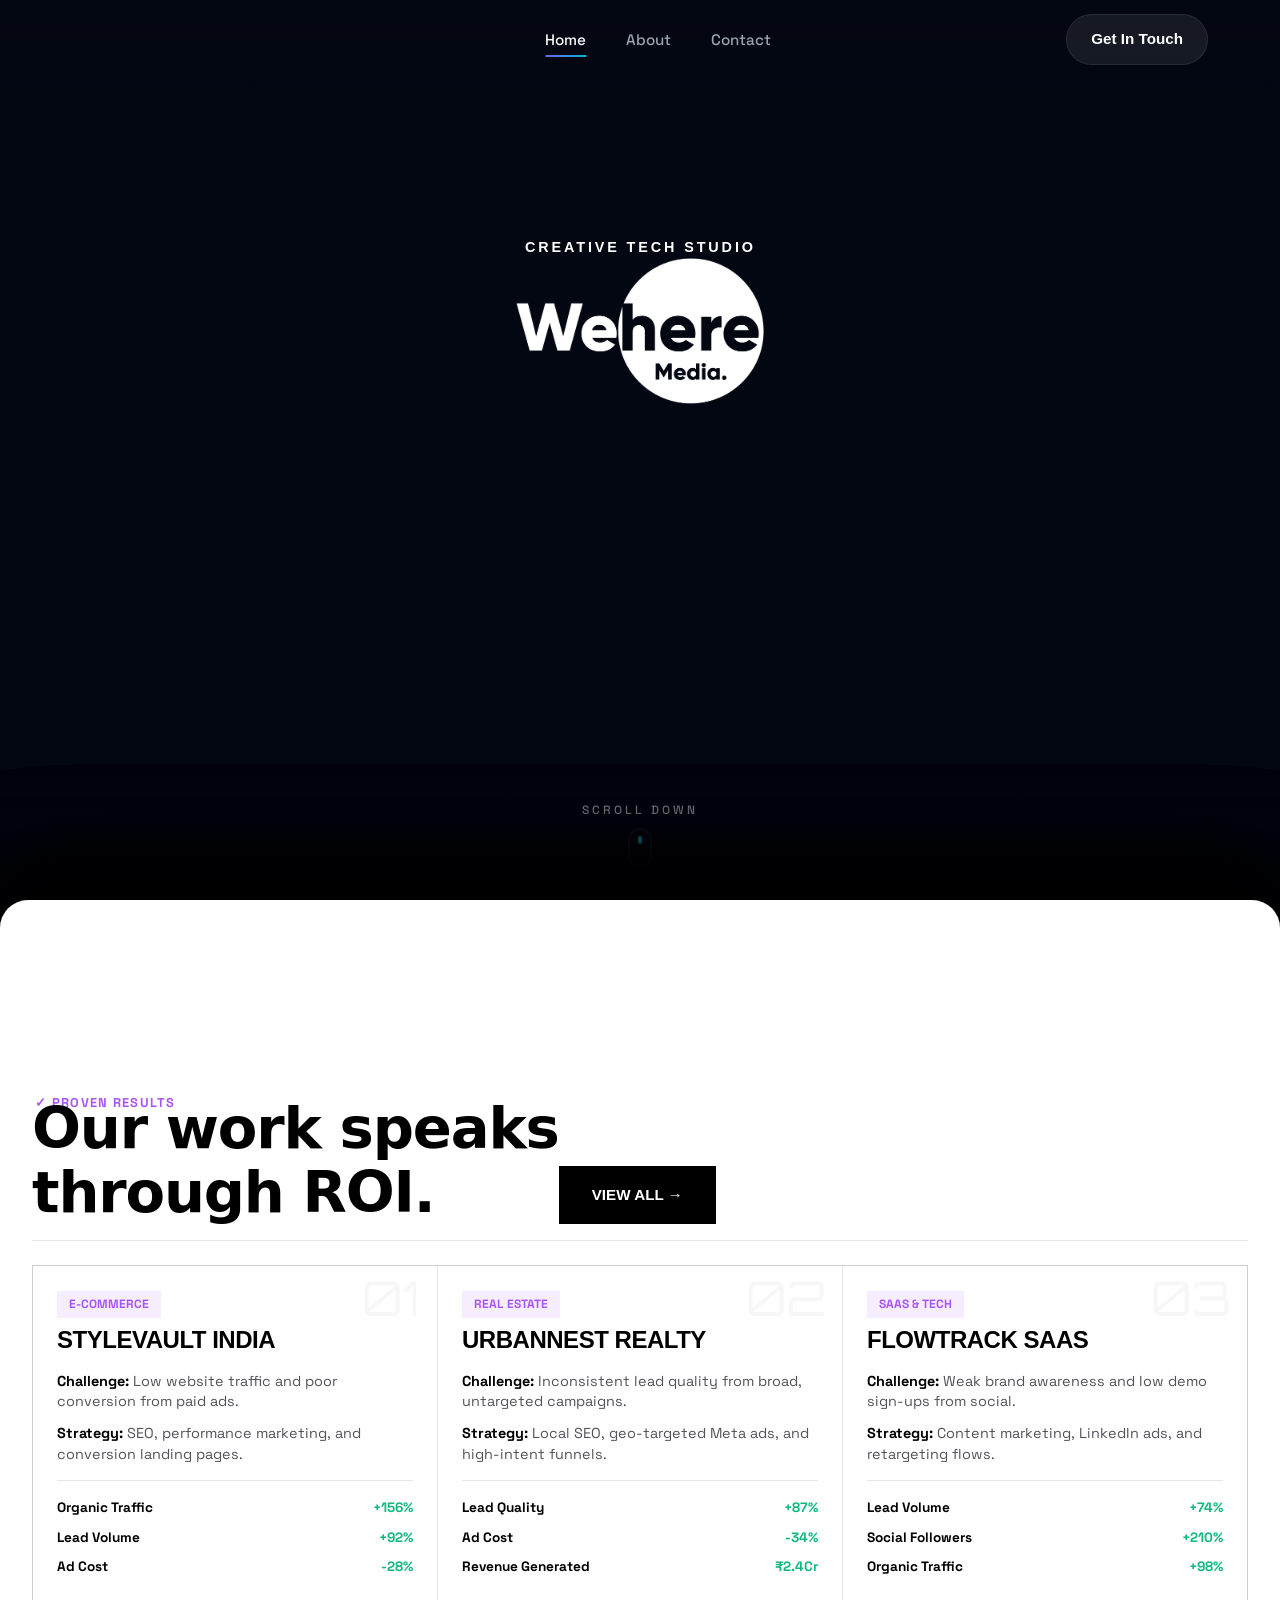
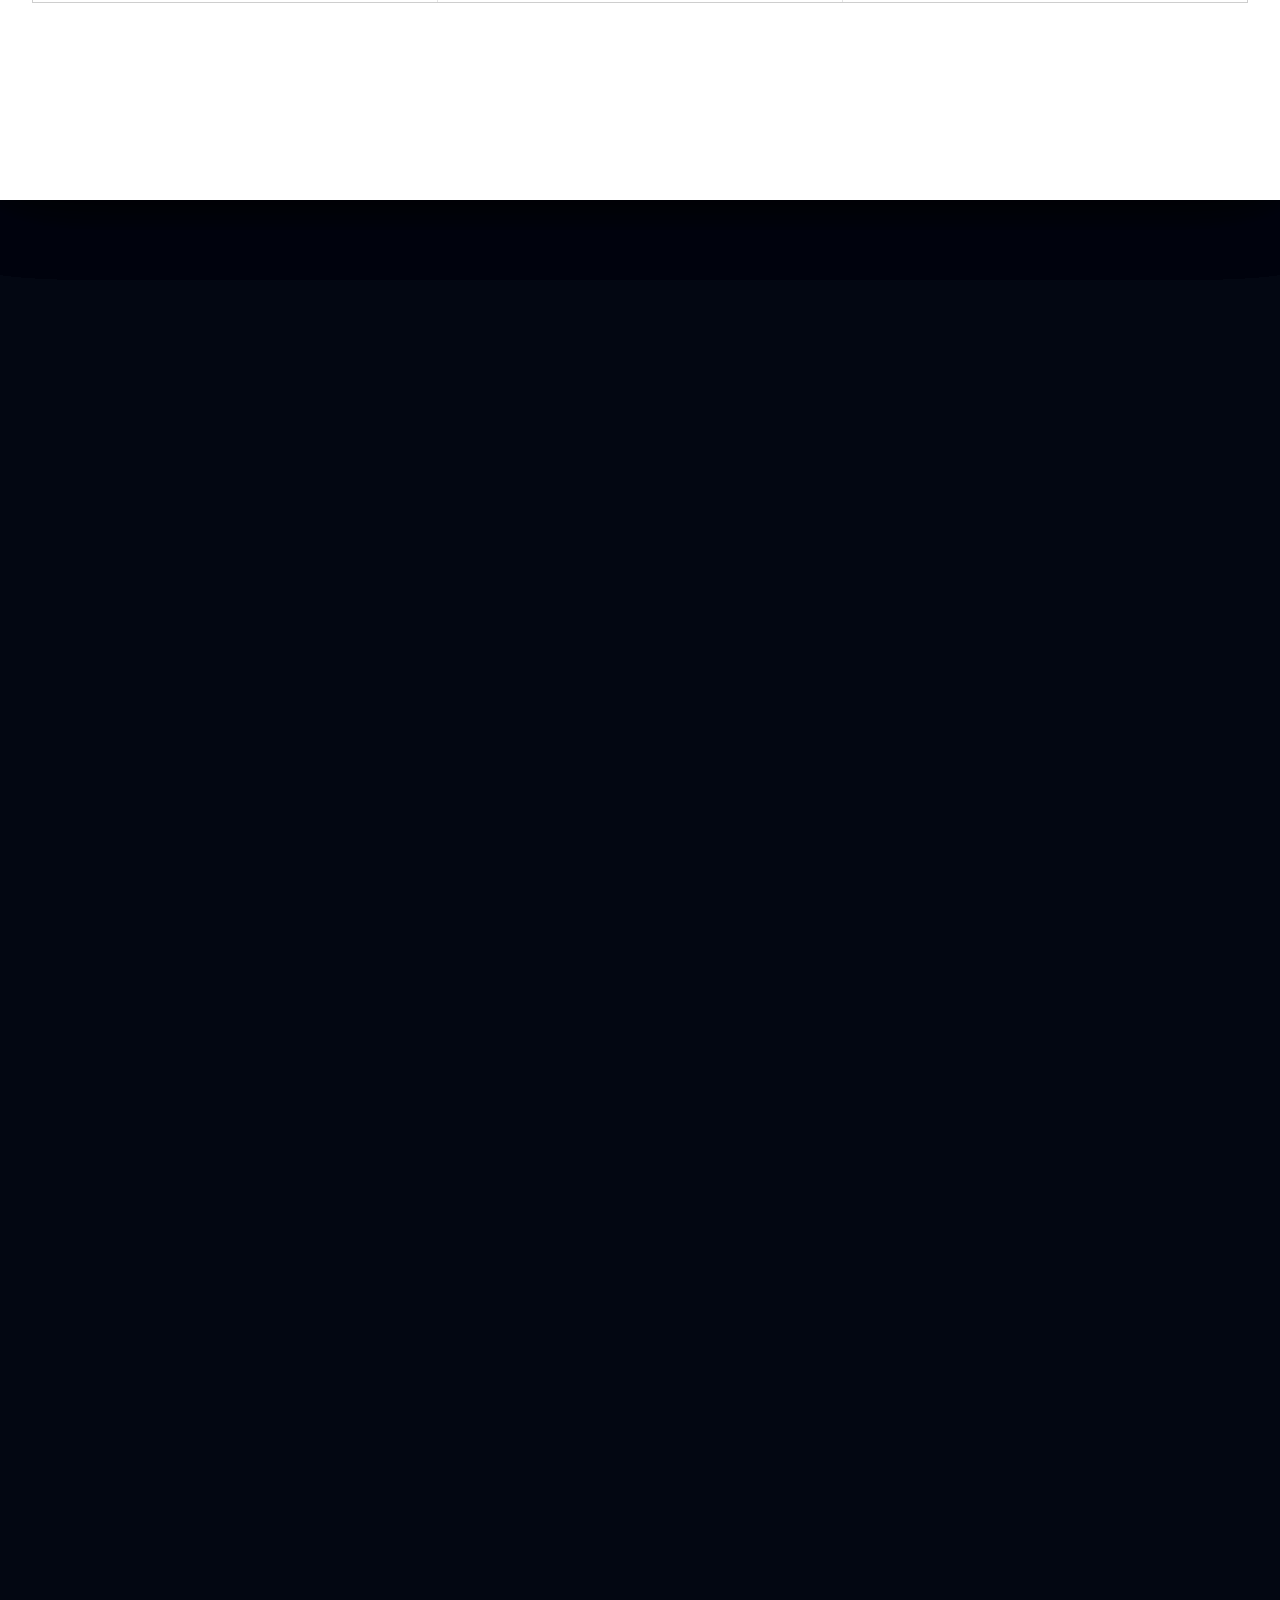
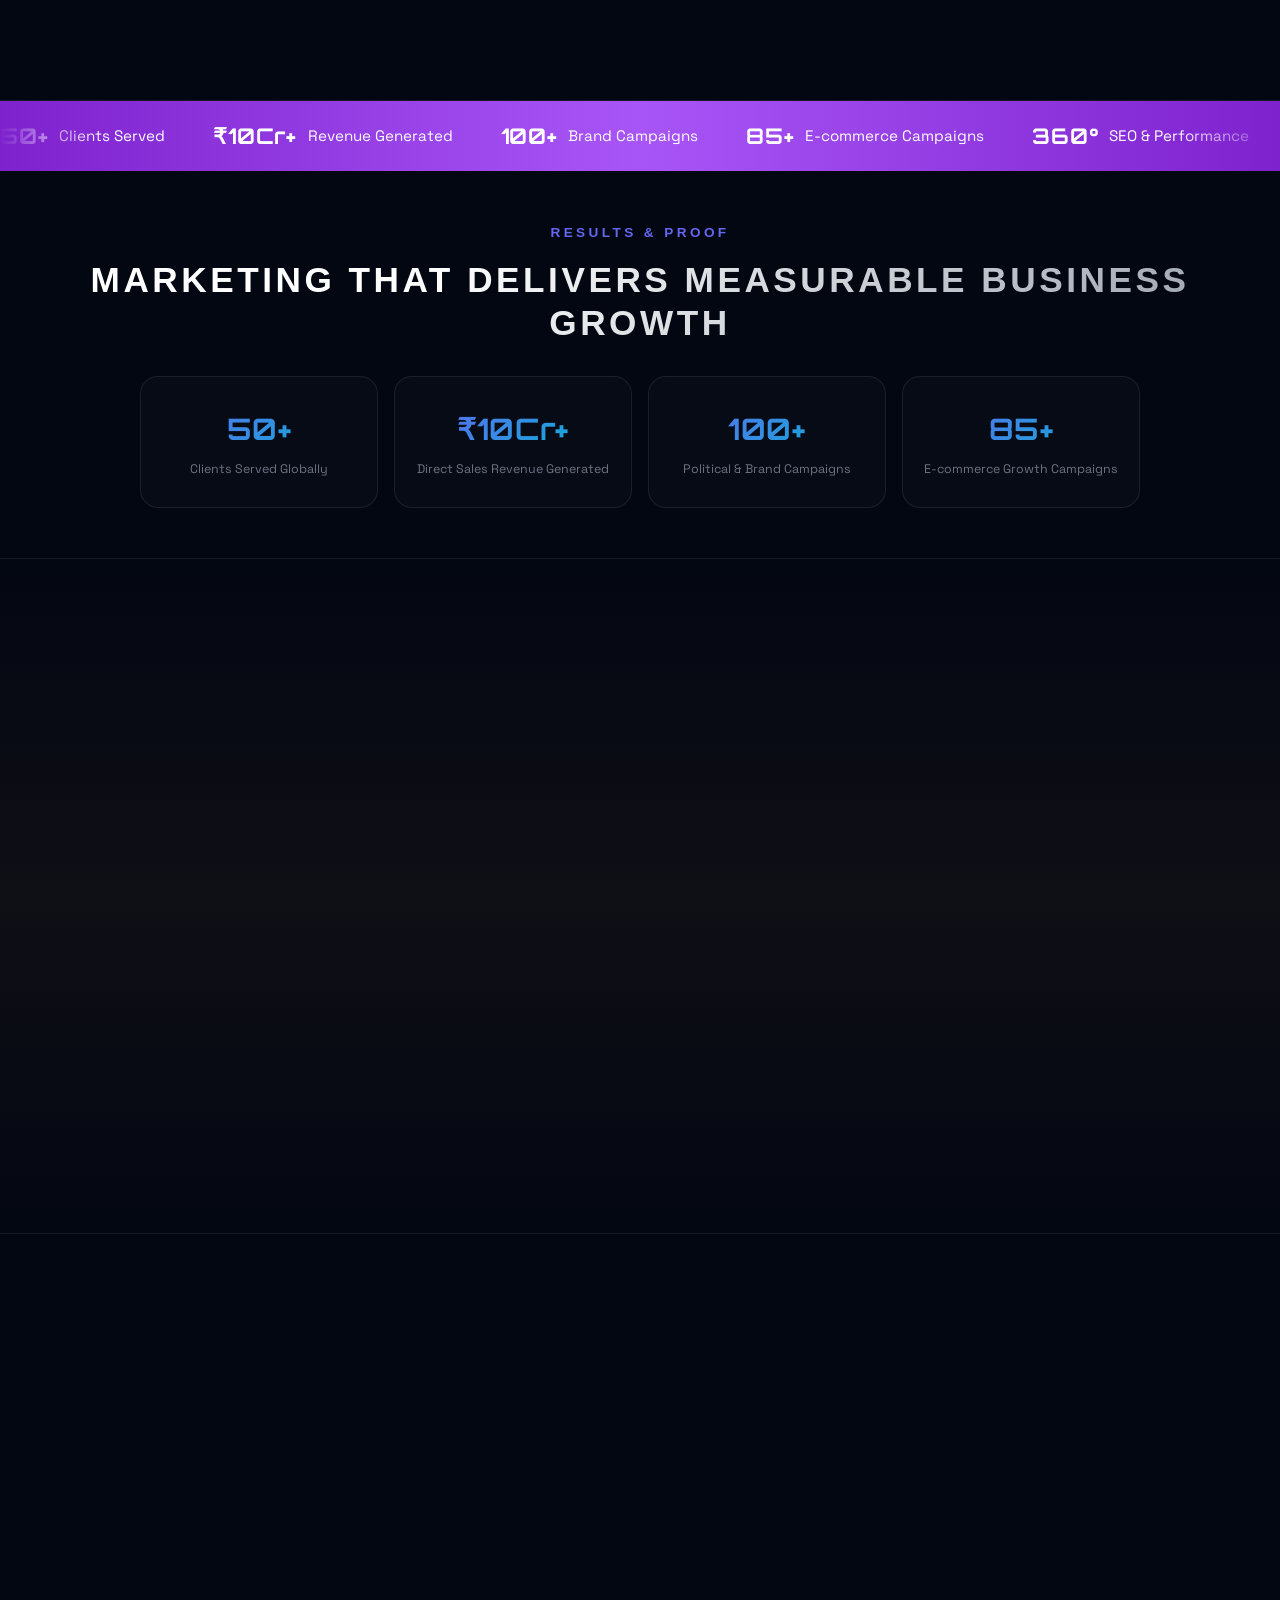
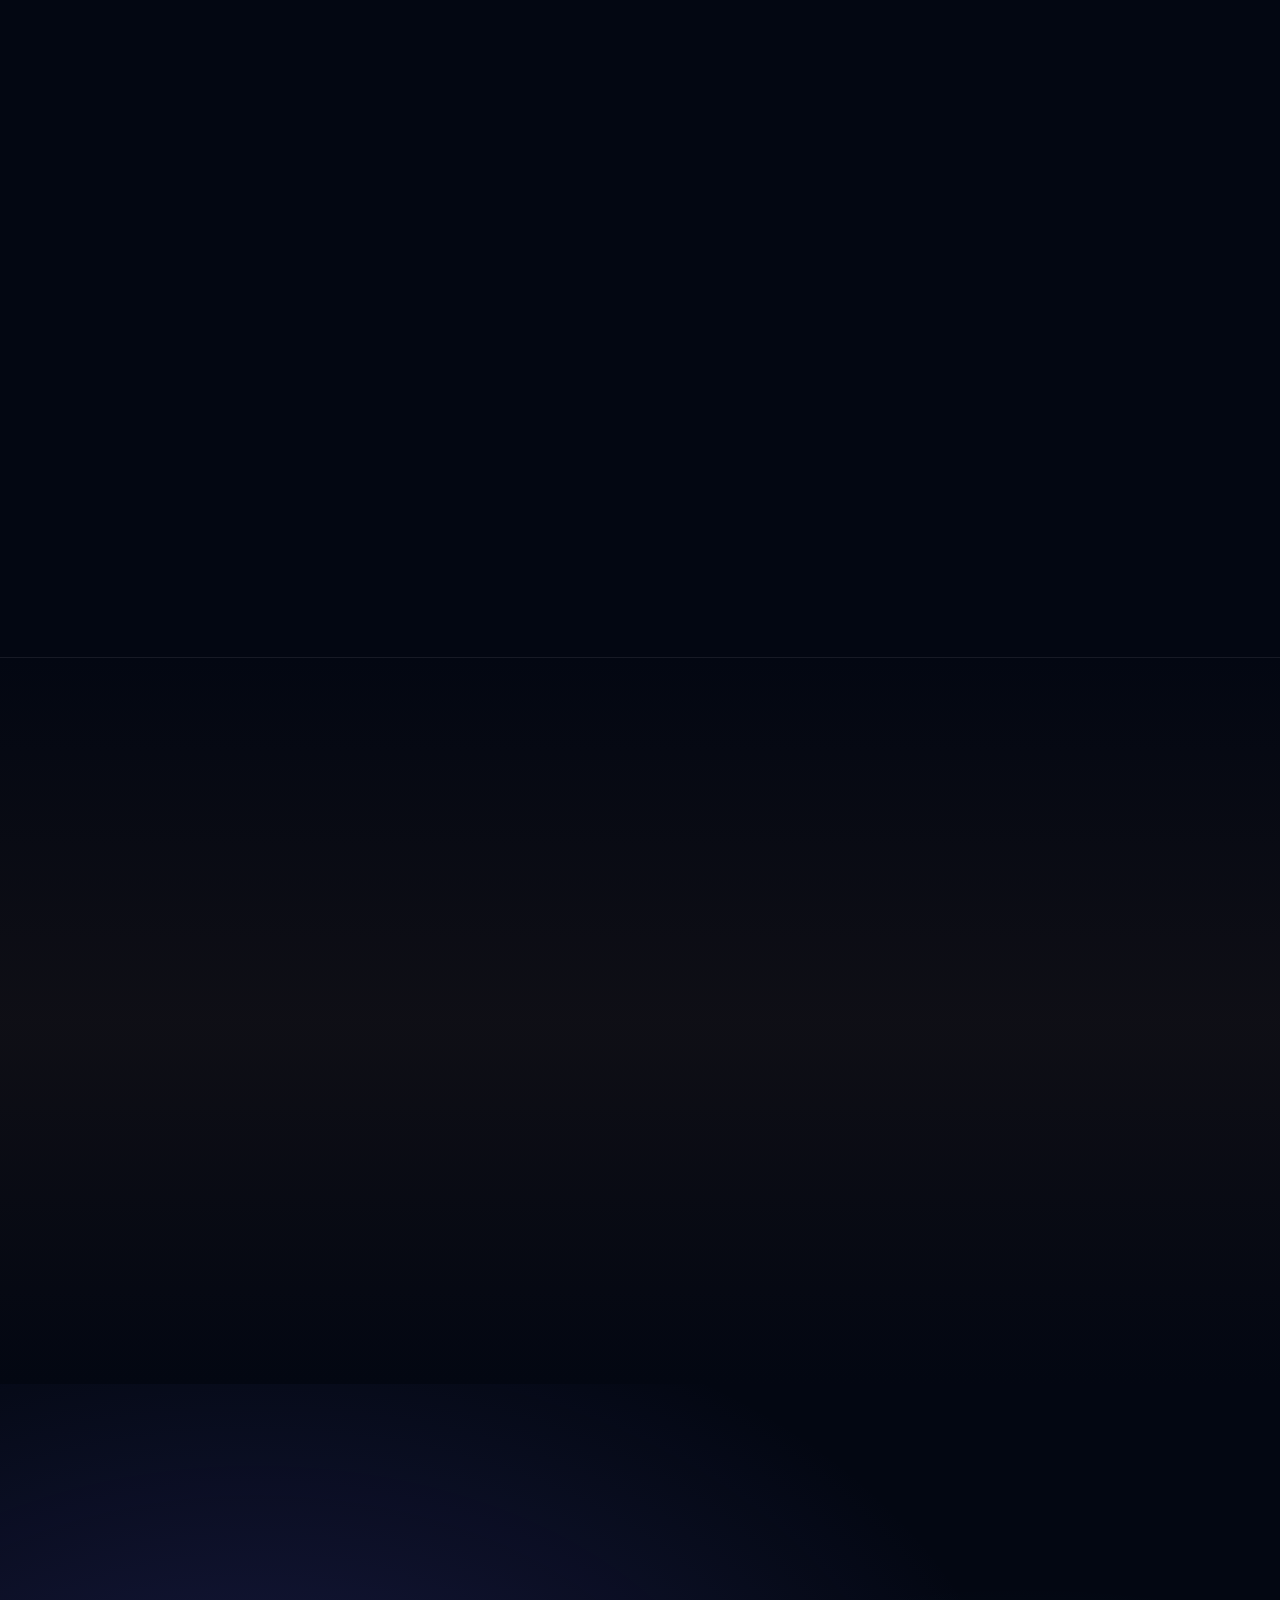
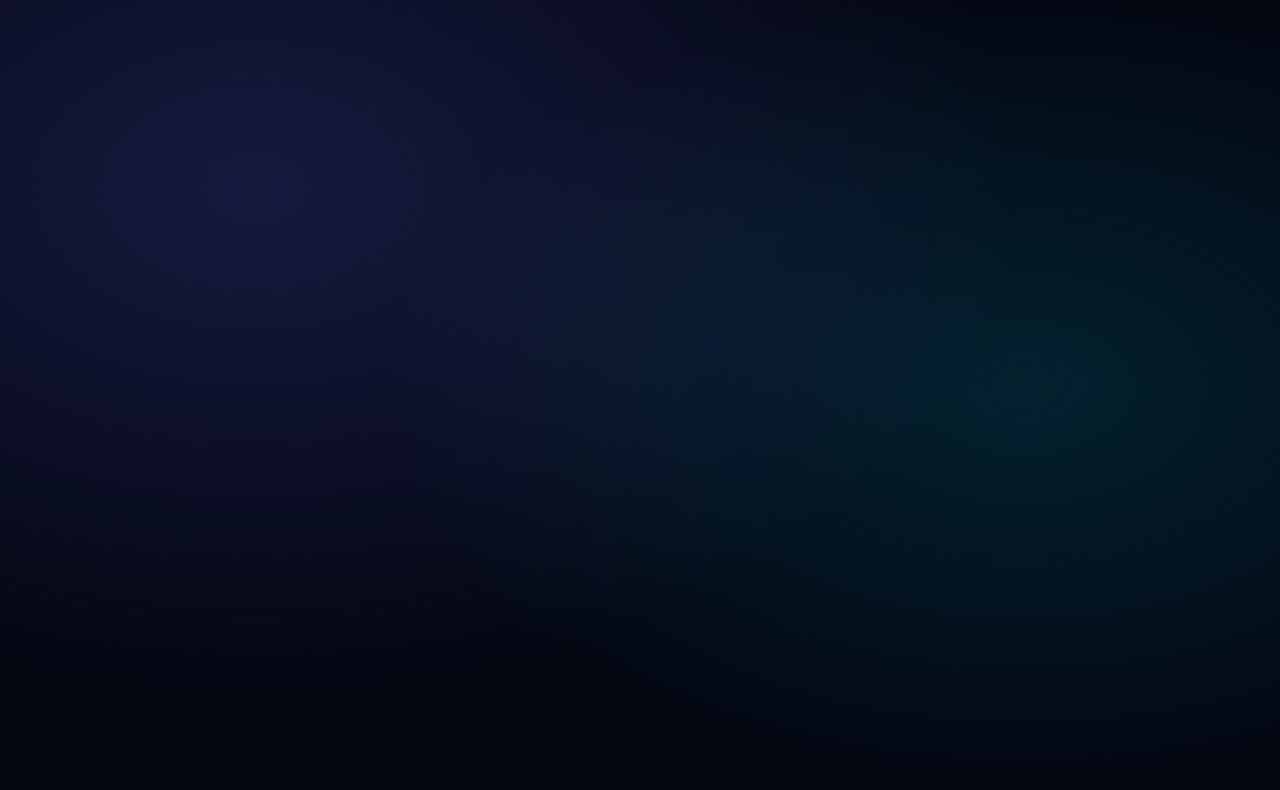
==== index.html @ 3d8b49f6 "first commit" ====
<!DOCTYPE html>
<html lang="en">

<head>
    <meta charset="UTF-8">
    <meta name="viewport" content="width=device-width, initial-scale=1.0">
    <meta name="description"
        content="We Here - An immersive, premium responsive website with cinematic scroll-driven background video playback and frosted-glass aesthetics.">
    <title>We Here | Immersive Cinematic Scroll Experience</title>
    <!-- Stylesheet -->
    <link rel="stylesheet" href="styles.css">
</head>

<body>

    <!-- STICKY NAVIGATION BAR -->
    <header class="header-nav" id="main-nav">
        <div class="container">
            <a href="#" class="logo" id="nav-logo-wrap">
                <img src="assets/main-logo.webp" alt="Wehere Media Logo" class="logo-img" id="nav-logo"
                    style="opacity: 0; height: 100px; width: auto;" />
            </a>

            <nav class="nav-links">
                <ul class="nav-menu" id="nav-menu">
                    <li><a href="index.html" class="nav-link active-link">Home</a></li>
                    <li><a href="about.html" class="nav-link">About</a></li>
                    <li><a href="contact.html" class="nav-link">Contact</a></li>
                </ul>
            </nav>

            <div class="nav-actions">
                <a href="contact.html" class="btn btn-secondary">Get In Touch</a>
                <button class="mobile-toggle" id="mobile-toggle" aria-label="Toggle Menu">
                    <span></span>
                    <span></span>
                    <span></span>
                </button>
            </div>
        </div>
    </header>

    <!-- UNIFIED APP SCROLLER WRAPPER -->
    <div class="app-scroller">

        <!-- FIXED/STICKY VIEWPORT CONTAINER FOR DESKTOP SCROLLYTELLING -->
        <div class="viewport-container" id="viewport-container">

            <!-- HERO STICKY STAGE -->
            <div class="hero-sticky-container" id="hero-sticky">
                <!-- Background Video -->
                <video class="hero-video-bg" id="hero-video" muted playsinline preload="auto"
                    src="assets/We Here SITE.mp4"></video>

                <!-- Dark Contrast Overlay -->
                <div class="hero-overlay"></div>

                <!-- Scrollytelling Overlay Slides -->
                <div class="hero-slides-wrapper">
                    <!-- Slide 1 (SEO Optimized Main Presentation) -->
                    <div class="hero-slide active" data-peak="0.50">
                        <span class="slide-tag" id="hero-tag">Creative Tech Studio</span>
                        <div class="hero-logo-placeholder">
                            <img src="assets/main-logo.webp" alt="Wehere Media Logo" class="hero-logo-img"
                                id="hero-logo-placeholder" />
                        </div>
                        <h1 id="hero-heading" style="opacity: 0; transform: translateY(-172px);">
                            <span class="gradient-accent-text">Immersive Web</span>
                            <span class="stroke-only-text">Experiences</span>
                        </h1>
                        <a href="#experience" class="btn btn-primary" id="hero-cta"
                            style="opacity: 0; transform: translateY(20px);">Begin the Scroll</a>
                    </div>
                </div>

                <!-- Scroll Indicator -->
                <div class="scroll-indicator" id="scroll-indicator">
                    <span>Scroll Down</span>
                    <div class="scroll-mouse">
                        <div class="scroll-wheel"></div>
                    </div>
                </div>
            </div>

            <!-- THE REVEALING / TRANSITIONING PANEL -->
            <!-- Emerges from the bottom-right corner of the hero section and expands to cover the screen -->
            <div class="transitioning-panel" id="transitioning-panel">
                <div class="horizontal-slides-container" id="horizontal-slides">

                    <!-- SERVICES INTRO PANEL -->
                    <div class="horizontal-slide-panel services-intro-panel" id="services-intro-panel">
                        <section class="features-section" id="experience" style="width: 100%;">
                            <div class="container">
                                <div class="section-header services-intro-header">
                                    <span class="section-tag">What We Offer</span>
                                    <h2 class="section-title gradient-text">Our Digital Marketing Services</h2>
                                    <p class="section-desc">Scroll to explore each service in detail.</p>
                                </div>
                            </div>
                        </section>
                    </div>

                    <!-- SERVICE PANEL 01 -->
                    <div class="horizontal-slide-panel service-slide-panel panel-light" id="service-seo-panel">
                        <section class="service-panel-section">
                            <div class="service-panel-inner sp-layout">
                                <div class="sp-top">
                                    <div class="sp-brand">WE HERE</div>
                                    <p class="sp-desc">Improve your rankings, organic traffic, and website visibility on
                                        Google through data-driven SEO strategies and technical optimization.</p>
                                    <a href="services/seo.html" class="sp-arrow">↗</a>
                                </div>
                                <div class="sp-image-wrapper">
                                    <img src="https://images.unsplash.com/photo-1460925895917-afdab827c52f?q=80&w=2426&auto=format&fit=crop"
                                        alt="Optimization" class="sp-image">
                                </div>
                                <div class="sp-bottom">
                                    <span class="sp-label">SEARCH ENGINE</span>
                                    <h3 class="sp-title">Optimization</h3>
                                </div>
                            </div>
                        </section>
                    </div>

                    <!-- SERVICE PANEL 02 -->
                    <div class="horizontal-slide-panel service-slide-panel panel-dark" id="service-social-panel">
                        <section class="service-panel-section">
                            <div class="service-panel-inner sp-layout">
                                <div class="sp-top">
                                    <div class="sp-brand">WE HERE</div>
                                    <p class="sp-desc">Build brand awareness and engagement across Instagram, Facebook,
                                        LinkedIn, and more with compelling creative campaigns.</p>
                                    <a href="services/social-media-marketing.html" class="sp-arrow">↗</a>
                                </div>
                                <div class="sp-image-wrapper">
                                    <img src="https://images.unsplash.com/photo-1611162617474-5b21e879e113?q=80&w=2574&auto=format&fit=crop"
                                        alt="Marketing" class="sp-image">
                                </div>
                                <div class="sp-bottom">
                                    <span class="sp-label">SOCIAL MEDIA</span>
                                    <h3 class="sp-title">Marketing</h3>
                                </div>
                            </div>
                        </section>
                    </div>

                    <!-- SERVICE PANEL 03 -->
                    <div class="horizontal-slide-panel service-slide-panel panel-light" id="service-performance-panel">
                        <section class="service-panel-section">
                            <div class="service-panel-inner sp-layout">
                                <div class="sp-top">
                                    <div class="sp-brand">WE HERE</div>
                                    <p class="sp-desc">Run data-driven ad campaigns focused on leads, sales, and
                                        measurable ROI across Google, Meta, and LinkedIn platforms.</p>
                                    <a href="services/performance-marketing.html" class="sp-arrow">↗</a>
                                </div>
                                <div class="sp-image-wrapper">
                                    <img src="https://images.unsplash.com/photo-1551288049-bebda4e38f71?q=80&w=2670&auto=format&fit=crop"
                                        alt="Marketing" class="sp-image">
                                </div>
                                <div class="sp-bottom">
                                    <span class="sp-label">PERFORMANCE</span>
                                    <h3 class="sp-title">Marketing</h3>
                                </div>
                            </div>
                        </section>
                    </div>

                    <!-- SERVICE PANEL 04 -->
                    <div class="horizontal-slide-panel service-slide-panel panel-dark" id="service-content-panel">
                        <section class="service-panel-section">
                            <div class="service-panel-inner sp-layout">
                                <div class="sp-top">
                                    <div class="sp-brand">WE HERE</div>
                                    <p class="sp-desc">Create blogs, website content, captions, reels, scripts, and
                                        brand communication that converts your audience.</p>
                                    <a href="services/content-marketing.html" class="sp-arrow">↗</a>
                                </div>
                                <div class="sp-image-wrapper">
                                    <img src="https://images.unsplash.com/photo-1542435503-956c469947f6?q=80&w=2574&auto=format&fit=crop"
                                        alt="Strategy" class="sp-image">
                                </div>
                                <div class="sp-bottom">
                                    <span class="sp-label">CONTENT</span>
                                    <h3 class="sp-title">Strategy</h3>
                                </div>
                            </div>
                        </section>
                    </div>

                    <!-- SERVICE PANEL 05 -->
                    <div class="horizontal-slide-panel service-slide-panel panel-light" id="service-web-panel">
                        <section class="service-panel-section">
                            <div class="service-panel-inner sp-layout">
                                <div class="sp-top">
                                    <div class="sp-brand">WE HERE</div>
                                    <p class="sp-desc">Design and develop high-converting, fast, and secure websites
                                        that serve as your ultimate digital storefront.</p>
                                    <a href="services/website-design-development.html" class="sp-arrow">↗</a>
                                </div>
                                <div class="sp-image-wrapper">
                                    <img src="https://images.unsplash.com/photo-1547658719-da2b51169166?q=80&w=2564&auto=format&fit=crop"
                                        alt="Development" class="sp-image">
                                </div>
                                <div class="sp-bottom">
                                    <span class="sp-label">FRONTEND & UI</span>
                                    <h3 class="sp-title">Development</h3>
                                </div>
                            </div>
                        </section>
                    </div>

                    <!-- SERVICE PANEL 06 -->
                    <div class="horizontal-slide-panel service-slide-panel panel-dark" id="service-branding-panel">
                        <section class="service-panel-section">
                            <div class="service-panel-inner sp-layout">
                                <div class="sp-top">
                                    <div class="sp-brand">WE HERE</div>
                                    <p class="sp-desc">Develop strong brand messaging, campaign concepts, visual
                                        direction, and ad creatives that stand out.</p>
                                    <a href="services/branding.html" class="sp-arrow">↗</a>
                                </div>
                                <div class="sp-image-wrapper">
                                    <img src="https://images.unsplash.com/photo-1561070791-2526d30994b5?q=80&w=2000&auto=format&fit=crop"
                                        alt="Branding" class="sp-image">
                                </div>
                                <div class="sp-bottom">
                                    <span class="sp-label">CREATIVE</span>
                                    <h3 class="sp-title">Branding</h3>
                                </div>
                            </div>
                        </section>
                    </div>

                    <!-- SERVICE PANEL 07 -->
                    <div class="horizontal-slide-panel service-slide-panel panel-light" id="service-google-panel">
                        <section class="service-panel-section">
                            <div class="service-panel-inner sp-layout">
                                <div class="sp-top">
                                    <div class="sp-brand">WE HERE</div>
                                    <p class="sp-desc">Reach high-intent customers through search, display, YouTube, and
                                        remarketing campaigns.</p>
                                    <a href="services/google-ads.html" class="sp-arrow">↗</a>
                                </div>
                                <div class="sp-image-wrapper">
                                    <img src="https://images.unsplash.com/photo-1573804633927-bfcbcd909acd?q=80&w=2627&auto=format&fit=crop"
                                        alt="Google Ads" class="sp-image">
                                </div>
                                <div class="sp-bottom">
                                    <span class="sp-label">SEARCH & DISPLAY</span>
                                    <h3 class="sp-title">Google Ads</h3>
                                </div>
                            </div>
                        </section>
                    </div>

                    <!-- SERVICE PANEL 08 -->
                    <div class="horizontal-slide-panel service-slide-panel panel-dark" id="service-meta-panel">
                        <section class="service-panel-section">
                            <div class="service-panel-inner sp-layout">
                                <div class="sp-top">
                                    <div class="sp-brand">WE HERE</div>
                                    <p class="sp-desc">Generate leads and sales through high-converting Facebook and
                                        Instagram advertising campaigns.</p>
                                    <a href="services/meta-ads.html" class="sp-arrow">↗</a>
                                </div>
                                <div class="sp-image-wrapper">
                                    <img src="https://images.unsplash.com/photo-1611162616475-46b635cb6868?q=80&w=2574&auto=format&fit=crop"
                                        alt="Meta Ads" class="sp-image">
                                </div>
                                <div class="sp-bottom">
                                    <span class="sp-label">SOCIAL CAMPAIGNS</span>
                                    <h3 class="sp-title">Meta Ads</h3>
                                </div>
                            </div>
                        </section>
                    </div>
                    <!-- PANEL 2: INTERACTIVE SHOWCASE UI PLAYGROUND -->
                    <div class="horizontal-slide-panel full-slide-panel" id="showcase-panel">
                        <section class="showcase-section" id="showcase" style="width: 100%;">
                            <div class="container">
                                <div class="showcase-wrapper">
                                    <div class="showcase-content">
                                        <span class="section-tag">Interactive Showcase</span>
                                        <h2 class="section-title gradient-text">A Stunning UI Playground</h2>
                                        <p class="section-desc" style="margin-bottom: 2rem;">Hover, scroll, and click.
                                            This page is designed to feel highly alive, responding to every gesture with
                                            delightful micro-interactions.</p>

                                        <ul
                                            style="list-style: none; display: flex; flex-direction: column; gap: 1rem; margin-bottom: 2rem;">
                                            <li style="display: flex; align-items: center; gap: 0.8rem;">
                                                <span style="color: var(--color-secondary); font-size: 1.2rem;">✔</span>
                                                <span>Ultra-Smooth WebGL/HTML5 Sync</span>
                                            </li>
                                            <li style="display: flex; align-items: center; gap: 0.8rem;">
                                                <span style="color: var(--color-secondary); font-size: 1.2rem;">✔</span>
                                                <span>Zero Autoplay Obstruction Issues</span>
                                            </li>
                                            <li style="display: flex; align-items: center; gap: 0.8rem;">
                                                <span style="color: var(--color-secondary); font-size: 1.2rem;">✔</span>
                                                <span>Tailored, Dark Theme Nightfall Colorways</span>
                                            </li>
                                        </ul>

                                        <a href="mailto:hello@wehere.com" class="btn btn-primary">Start a Project</a>
                                    </div>

                                    <div class="showcase-media">
                                        <div class="mac-frame">
                                            <div class="mac-header">
                                                <span class="mac-dots"></span>
                                            </div>
                                            <div class="showcase-inner-image">
                                                <div class="floating-glass-card">
                                                    <div class="glass-header">
                                                        <span style="font-weight:600; font-size:0.8rem;">Interactive
                                                            State</span>
                                                        <span class="glass-pill">Operational</span>
                                                    </div>
                                                    <div class="glass-body">
                                                        <div class="glass-row"></div>
                                                        <div class="glass-row"></div>
                                                        <div class="glass-row"></div>
                                                    </div>
                                                </div>
                                            </div>
                                        </div>
                                    </div>
                                </div>
                            </div>
                        </section>
                    </div>

                </div>
            </div>

        </div>

        <!-- VERTICAL SCROLL TRACK FOR SCRUBBING -->
        <div class="scroll-track" id="scroll-track"></div>

        <!-- PROBLEM SECTION — overlaps previous panel on scroll (desktop) -->
        <section class="overlay-section problem-section" id="problem" style="background: #000; color: #fff;">
            <div class="container"
                style="max-width: 1400px; padding-top: calc(var(--header-height) + 1rem); padding-bottom: 1rem;">

                <div class="sp-top"
                    style="position: relative; display: flex; flex-direction: column; gap: 0.5rem; margin-bottom: 1.5rem; border-bottom: 1px solid rgba(255,255,255,0.1); padding-bottom: 1rem; overflow: hidden;">
                    <img src="assets/dashboard-graphic.png" alt=""
                        style="position: absolute; top: 50%; right: 0; transform: translateY(-50%); max-width: 600px; width: 100%; opacity: 0.5; mix-blend-mode: screen; pointer-events: none; z-index: 0; object-fit: contain;">
                    <div style="position: relative; z-index: 1;">
                        <p class="sp-label" style="color: #a855f7; font-size: 0.8rem;">⚡ THE CHALLENGE</p>
                        <h2 class="sp-title"
                            style="font-size: clamp(2rem, 4.5vw, 4.5rem); letter-spacing: -0.02em; line-height: 1.1;">
                            Struggling to get results<br>from your marketing?</h2>
                    </div>
                </div>

                <div class="problem-bento"
                    style="display: grid; grid-template-columns: repeat(3, 1fr); gap: 1px; background: rgba(255,255,255,0.1); border: 1px solid rgba(255,255,255,0.1);">

                    <div class="p-card"
                        style="background: var(--color-bg-base); padding: 2.5rem 2rem; min-height: 220px; position: relative; overflow: hidden; display: flex; flex-direction: column; gap: 0.75rem;">
                        <span
                            style="font-family: 'Orbitron', sans-serif; font-size: 3rem; color: rgba(255,255,255,0.05); position: absolute; top: 0.5rem; right: 1rem; line-height: 1; pointer-events: none;">01</span>
                        <h3 style="font-size: 1.25rem; font-weight: 700; margin: 0; color: #fff;">Wasted Ad Spend</h3>
                        <p style="font-size: 0.9rem; color: #a1a1aa; margin: 0; line-height: 1.4;">Your ads are burning
                            budget with minimal conversions and no clear ROI visibility.</p>
                    </div>

                    <div class="p-card"
                        style="background: var(--color-bg-base); padding: 2.5rem 2rem; min-height: 220px; position: relative; overflow: hidden; display: flex; flex-direction: column; gap: 0.75rem;">
                        <span
                            style="font-family: 'Orbitron', sans-serif; font-size: 3rem; color: rgba(255,255,255,0.05); position: absolute; top: 0.5rem; right: 1rem; line-height: 1; pointer-events: none;">02</span>
                        <h3 style="font-size: 1.25rem; font-weight: 700; margin: 0; color: #fff;">Invisible on Google
                        </h3>
                        <p style="font-size: 0.9rem; color: #a1a1aa; margin: 0; line-height: 1.4;">Your website is
                            invisible on search engines while competitors dominate page one.</p>
                    </div>

                    <div class="p-card"
                        style="background: var(--color-bg-base); padding: 2.5rem 2rem; min-height: 220px; position: relative; overflow: hidden; display: flex; flex-direction: column; gap: 0.75rem;">
                        <span
                            style="font-family: 'Orbitron', sans-serif; font-size: 3rem; color: rgba(255,255,255,0.05); position: absolute; top: 0.5rem; right: 1rem; line-height: 1; pointer-events: none;">03</span>
                        <h3 style="font-size: 1.25rem; font-weight: 700; margin: 0; color: #fff;">Zero Engagement</h3>
                        <p style="font-size: 0.9rem; color: #a1a1aa; margin: 0; line-height: 1.4;">Social media content
                            gets posted but generates zero meaningful audience engagement.</p>
                    </div>

                    <div class="p-card"
                        style="background: var(--color-bg-base); padding: 2.5rem 2rem; min-height: 220px; position: relative; overflow: hidden; display: flex; flex-direction: column; gap: 0.75rem;">
                        <span
                            style="font-family: 'Orbitron', sans-serif; font-size: 3rem; color: rgba(255,255,255,0.05); position: absolute; top: 0.5rem; right: 1rem; line-height: 1; pointer-events: none;">04</span>
                        <h3 style="font-size: 1.25rem; font-weight: 700; margin: 0; color: #fff;">Stagnant Pipeline</h3>
                        <p style="font-size: 0.9rem; color: #a1a1aa; margin: 0; line-height: 1.4;">Competitors are
                            rapidly scaling leads while your sales pipeline stays completely stagnant.</p>
                    </div>

                    <div class="p-card"
                        style="background: var(--color-bg-base); padding: 2.5rem 2rem; min-height: 220px; position: relative; overflow: hidden; display: flex; flex-direction: column; gap: 0.75rem;">
                        <span
                            style="font-family: 'Orbitron', sans-serif; font-size: 3rem; color: rgba(255,255,255,0.05); position: absolute; top: 0.5rem; right: 1rem; line-height: 1; pointer-events: none;">05</span>
                        <h3 style="font-size: 1.25rem; font-weight: 700; margin: 0; color: #fff;">Scattered Branding
                        </h3>
                        <p style="font-size: 0.9rem; color: #a1a1aa; margin: 0; line-height: 1.4;">Your brand message is
                            scattered with no consistent voice across digital channels.</p>
                    </div>

                    <div class="p-card"
                        style="background: var(--color-bg-base); padding: 2.5rem 2rem; min-height: 220px; position: relative; overflow: hidden; display: flex; flex-direction: column; gap: 0.75rem;">
                        <span
                            style="font-family: 'Orbitron', sans-serif; font-size: 3rem; color: rgba(255,255,255,0.05); position: absolute; top: 0.5rem; right: 1rem; line-height: 1; pointer-events: none;">06</span>
                        <h3 style="font-size: 1.25rem; font-weight: 700; margin: 0; color: #fff;">Vanity Metrics</h3>
                        <p style="font-size: 0.9rem; color: #a1a1aa; margin: 0; line-height: 1.4;">Current agency
                            reports show vanity metrics but zero real business growth proof.</p>
                    </div>

                </div>
            </div>
        </section>

        <!-- WHY CHOOSE US — overlaps problem section on scroll (desktop) -->
        <section class="overlay-section why-choose-section" id="why-choose-us" style="background: #fff; color: #000;">
            <div class="container"
                style="max-width: 1400px; padding-top: calc(var(--header-height) + 1rem); padding-bottom: 1rem;">

                <div class="sp-top"
                    style="position: relative; display: flex; flex-direction: column; gap: 0.5rem; margin-bottom: 1.5rem; border-bottom: 1px solid rgba(0,0,0,0.1); padding-bottom: 1rem; overflow: hidden;">
                    <img src="assets/solution-graphic.png" alt=""
                        style="position: absolute; top: 50%; right: 0; transform: translateY(-50%); max-width: 600px; width: 100%; opacity: 0.5; mix-blend-mode: multiply; pointer-events: none; z-index: 0; object-fit: contain;">
                    <div style="position: relative; z-index: 1;">
                        <p class="sp-label" style="color: #a855f7; font-size: 0.8rem; font-weight: 800;">✓ THE SOLUTION
                        </p>
                        <h2 class="sp-title"
                            style="font-size: clamp(2rem, 4.5vw, 4.5rem); letter-spacing: -0.02em; line-height: 1.1; color: #000;">
                            Why choose WeHere<br>as your partner?</h2>
                    </div>
                </div>

                <div class="problem-bento"
                    style="display: grid; grid-template-columns: repeat(4, 1fr); gap: 1px; background: rgba(0,0,0,0.1); border: 1px solid rgba(0,0,0,0.1);">

                    <div class="p-card light-card"
                        style="background: #ffffff; padding: 2.5rem 2rem; min-height: 220px; position: relative; overflow: hidden; display: flex; flex-direction: column; gap: 0.5rem;">
                        <span
                            style="font-family: 'Orbitron', sans-serif; font-size: 3rem; color: rgba(0,0,0,0.03); position: absolute; top: 0.5rem; right: 1rem; line-height: 1; pointer-events: none;">01</span>
                        <h3
                            style="font-size: 1.15rem; font-weight: 800; margin: 0; color: #000; text-transform: uppercase;">
                            Strategy-First</h3>
                        <p style="font-size: 0.85rem; color: #52525b; margin: 0; line-height: 1.4;">No execution without
                            a clear, data-driven roadmap.</p>
                    </div>
                    <div class="p-card light-card"
                        style="background: #ffffff; padding: 2.5rem 2rem; min-height: 220px; position: relative; overflow: hidden; display: flex; flex-direction: column; gap: 0.5rem;">
                        <span
                            style="font-family: 'Orbitron', sans-serif; font-size: 3rem; color: rgba(0,0,0,0.03); position: absolute; top: 0.5rem; right: 1rem; line-height: 1; pointer-events: none;">02</span>
                        <h3
                            style="font-size: 1.15rem; font-weight: 800; margin: 0; color: #000; text-transform: uppercase;">
                            Creative Ads</h3>
                        <p style="font-size: 0.85rem; color: #52525b; margin: 0; line-height: 1.4;">Campaigns that
                            actually resonate and convert real audiences.</p>
                    </div>
                    <div class="p-card light-card"
                        style="background: #ffffff; padding: 2.5rem 2rem; min-height: 220px; position: relative; overflow: hidden; display: flex; flex-direction: column; gap: 0.5rem;">
                        <span
                            style="font-family: 'Orbitron', sans-serif; font-size: 3rem; color: rgba(0,0,0,0.03); position: absolute; top: 0.5rem; right: 1rem; line-height: 1; pointer-events: none;">03</span>
                        <h3
                            style="font-size: 1.15rem; font-weight: 800; margin: 0; color: #000; text-transform: uppercase;">
                            SEO Engine</h3>
                        <p style="font-size: 0.85rem; color: #52525b; margin: 0; line-height: 1.4;">Content architecture
                            built for sustainable organic growth.</p>
                    </div>
                    <div class="p-card light-card"
                        style="background: #ffffff; padding: 2.5rem 2rem; min-height: 220px; position: relative; overflow: hidden; display: flex; flex-direction: column; gap: 0.5rem;">
                        <span
                            style="font-family: 'Orbitron', sans-serif; font-size: 3rem; color: rgba(0,0,0,0.03); position: absolute; top: 0.5rem; right: 1rem; line-height: 1; pointer-events: none;">04</span>
                        <h3
                            style="font-size: 1.15rem; font-weight: 800; margin: 0; color: #000; text-transform: uppercase;">
                            ROAS Focus</h3>
                        <p style="font-size: 0.85rem; color: #52525b; margin: 0; line-height: 1.4;">Performance
                            campaigns laser-focused on leads and sales.</p>
                    </div>
                    <div class="p-card light-card"
                        style="background: #ffffff; padding: 2.5rem 2rem; min-height: 220px; position: relative; overflow: hidden; display: flex; flex-direction: column; gap: 0.5rem;">
                        <span
                            style="font-family: 'Orbitron', sans-serif; font-size: 3rem; color: rgba(0,0,0,0.03); position: absolute; top: 0.5rem; right: 1rem; line-height: 1; pointer-events: none;">05</span>
                        <h3
                            style="font-size: 1.15rem; font-weight: 800; margin: 0; color: #000; text-transform: uppercase;">
                            Transparency</h3>
                        <p style="font-size: 0.85rem; color: #52525b; margin: 0; line-height: 1.4;">Crystal clear
                            reporting with real revenue attribution models.</p>
                    </div>
                    <div class="p-card light-card"
                        style="background: #ffffff; padding: 2.5rem 2rem; min-height: 220px; position: relative; overflow: hidden; display: flex; flex-direction: column; gap: 0.5rem;">
                        <span
                            style="font-family: 'Orbitron', sans-serif; font-size: 3rem; color: rgba(0,0,0,0.03); position: absolute; top: 0.5rem; right: 1rem; line-height: 1; pointer-events: none;">06</span>
                        <h3
                            style="font-size: 1.15rem; font-weight: 800; margin: 0; color: #000; text-transform: uppercase;">
                            Deep Intel</h3>
                        <p style="font-size: 0.85rem; color: #52525b; margin: 0; line-height: 1.4;">Thorough industry
                            research and competitor intelligence analysis.</p>
                    </div>
                    <div class="p-card light-card"
                        style="background: #ffffff; padding: 2.5rem 2rem; min-height: 220px; position: relative; overflow: hidden; display: flex; flex-direction: column; gap: 0.5rem;">
                        <span
                            style="font-family: 'Orbitron', sans-serif; font-size: 3rem; color: rgba(0,0,0,0.03); position: absolute; top: 0.5rem; right: 1rem; line-height: 1; pointer-events: none;">07</span>
                        <h3
                            style="font-size: 1.15rem; font-weight: 800; margin: 0; color: #000; text-transform: uppercase;">
                            AI Workflows</h3>
                        <p style="font-size: 0.85rem; color: #52525b; margin: 0; line-height: 1.4;">Proprietary
                            AI-powered marketing workflows for speed and precision.</p>
                    </div>
                    <div class="p-card light-card"
                        style="background: #ffffff; padding: 2.5rem 2rem; min-height: 220px; position: relative; overflow: hidden; display: flex; flex-direction: column; gap: 0.5rem;">
                        <span
                            style="font-family: 'Orbitron', sans-serif; font-size: 3rem; color: rgba(0,0,0,0.03); position: absolute; top: 0.5rem; right: 1rem; line-height: 1; pointer-events: none;">08</span>
                        <h3
                            style="font-size: 1.15rem; font-weight: 800; margin: 0; color: #000; text-transform: uppercase;">
                            Growth Focus</h3>
                        <p style="font-size: 0.85rem; color: #52525b; margin: 0; line-height: 1.4;">Unwavering real
                            business growth focus—not just vanity metrics.</p>
                    </div>

                </div>
            </div>
        </section>

        <!-- PROCESS — overlaps why choose us, 6 narrow steps scroll right to left -->
        <section class="process-section" id="process">
            <div class="process-section-shell">
                <div class="process-section-header">
                    <span class="section-tag">How We Work</span>
                    <h2 class="section-title gradient-text">Our Digital Marketing Process</h2>
                </div>
                <div class="process-slides-viewport">
                    <div class="process-slides-track" id="process-slides">
                        <article class="process-step-panel">
                            <div class="process-step-header">
                                <span class="process-step-num">01</span>
                                <h3>Business Discovery</h3>
                            </div>
                            <p>Deep-dive into your business model, audience personas, market dynamics, growth goals, and
                                current digital footprint.</p>
                            <div class="process-step-details">
                                <h4>Key Activities</h4>
                                <ul>
                                    <li>Market &amp; Competitor Analysis</li>
                                    <li>Audience Persona Development</li>
                                    <li>KPI &amp; Growth Goal Setting</li>
                                </ul>
                            </div>
                        </article>
                        <article class="process-step-panel">
                            <div class="process-step-header">
                                <span class="process-step-num">02</span>
                                <h3>Website &amp; Competitor Audit</h3>
                            </div>
                            <p>Comprehensive technical SEO audit, competitor keyword mapping, content gap analysis, and
                                conversion funnel review.</p>
                            <div class="process-step-details">
                                <h4>Key Activities</h4>
                                <ul>
                                    <li>Technical SEO Audit</li>
                                    <li>Keyword Gap Analysis</li>
                                    <li>Conversion Funnel Review</li>
                                </ul>
                            </div>
                        </article>
                        <article class="process-step-panel">
                            <div class="process-step-header">
                                <span class="process-step-num">03</span>
                                <h3>Strategy Planning</h3>
                            </div>
                            <p>Custom digital marketing blueprint aligned to your budget, timelines, KPIs, and business
                                growth milestones.</p>
                            <div class="process-step-details">
                                <h4>Key Activities</h4>
                                <ul>
                                    <li>Multi-Channel Roadmap</li>
                                    <li>Budget &amp; Resource Allocation</li>
                                    <li>Content &amp; Creative Direction</li>
                                </ul>
                            </div>
                        </article>
                        <article class="process-step-panel">
                            <div class="process-step-header">
                                <span class="process-step-num">04</span>
                                <h3>Campaign Execution</h3>
                            </div>
                            <p>Launch SEO, paid ads, social campaigns, content engines, website updates, and creative
                                assets across all channels.</p>
                            <div class="process-step-details">
                                <h4>Key Activities</h4>
                                <ul>
                                    <li>Ad Account Setup &amp; Launch</li>
                                    <li>SEO Implementation</li>
                                    <li>Social Media Rollout</li>
                                </ul>
                            </div>
                        </article>
                        <article class="process-step-panel">
                            <div class="process-step-header">
                                <span class="process-step-num">05</span>
                                <h3>Tracking &amp; Optimization</h3>
                            </div>
                            <p>Real-time performance monitoring, A/B creative testing, bid optimization, and continuous
                                ROAS improvement cycles.</p>
                            <div class="process-step-details">
                                <h4>Key Activities</h4>
                                <ul>
                                    <li>A/B Testing &amp; Scaling</li>
                                    <li>Bid &amp; Budget Adjustments</li>
                                    <li>Conversion Rate Optimization</li>
                                </ul>
                            </div>
                        </article>
                        <article class="process-step-panel">
                            <div class="process-step-header">
                                <span class="process-step-num">06</span>
                                <h3>Monthly Reporting</h3>
                            </div>
                            <p>Transparent dashboards showing traffic, leads, conversions, revenue attribution,
                                rankings, and campaign insights.</p>
                            <div class="process-step-details">
                                <h4>Key Activities</h4>
                                <ul>
                                    <li>Custom Analytics Dashboards</li>
                                    <li>ROI &amp; ROAS Tracking</li>
                                    <li>Strategic Growth Insights</li>
                                </ul>
                            </div>
                        </article>
                    </div>
                </div>
            </div>
        </section>

        <!-- INDUSTRIES — overlaps process section on scroll -->
        <section class="overlay-section industries-section" id="industries" style="background: #000; color: #fff;">
            <div class="container"
                style="max-width: 1400px; padding-top: calc(var(--header-height) + 1rem); padding-bottom: 2rem;">

                <div class="sp-top"
                    style="position: relative; display: flex; flex-direction: column; gap: 0.5rem; margin-bottom: 1.5rem; border-bottom: 1px solid rgba(255,255,255,0.1); padding-bottom: 1rem; overflow: hidden;">
                    <img src="assets/dashboard-graphic.png" alt=""
                        style="position: absolute; top: -20%; right: 0; max-width: 600px; width: 100%; opacity: 0.4; mix-blend-mode: screen; pointer-events: none; z-index: 0; object-fit: contain;">
                    <div style="position: relative; z-index: 1;">
                        <p class="sp-label" style="color: #a855f7; font-size: 0.8rem;">⚡ INDUSTRIES WE SERVE</p>
                        <h2 class="sp-title"
                            style="font-size: clamp(2rem, 4.5vw, 4.5rem); letter-spacing: -0.02em; line-height: 1.1;">
                            Who do we help<br>scale faster?</h2>
                    </div>
                </div>

                <div class="industries-bento"
                    style="display: grid; grid-template-columns: repeat(4, 1fr); gap: 1px; background: rgba(255,255,255,0.1); border: 1px solid rgba(255,255,255,0.1);">

                    <a href="industries/e-commerce.html" class="i-card"
                        style="background: var(--color-bg-base); padding: 2rem 1.5rem; display: flex; align-items: center; justify-content: space-between; text-decoration: none;">
                        <span
                            style="font-size: 1.15rem; font-weight: 800; color: #fff; text-transform: uppercase;">E-commerce</span>
                        <span class="i-arrow" style="color: #52525b; font-size: 1.5rem;">↗</span>
                    </a>
                    <a href="industries/real-estate.html" class="i-card"
                        style="background: var(--color-bg-base); padding: 2rem 1.5rem; display: flex; align-items: center; justify-content: space-between; text-decoration: none;">
                        <span style="font-size: 1.15rem; font-weight: 800; color: #fff; text-transform: uppercase;">Real
                            Estate</span>
                        <span class="i-arrow" style="color: #52525b; font-size: 1.5rem;">↗</span>
                    </a>
                    <a href="industries/healthcare.html" class="i-card"
                        style="background: var(--color-bg-base); padding: 2rem 1.5rem; display: flex; align-items: center; justify-content: space-between; text-decoration: none;">
                        <span
                            style="font-size: 1.15rem; font-weight: 800; color: #fff; text-transform: uppercase;">Healthcare</span>
                        <span class="i-arrow" style="color: #52525b; font-size: 1.5rem;">↗</span>
                    </a>
                    <a href="industries/education.html" class="i-card"
                        style="background: var(--color-bg-base); padding: 2rem 1.5rem; display: flex; align-items: center; justify-content: space-between; text-decoration: none;">
                        <span
                            style="font-size: 1.15rem; font-weight: 800; color: #fff; text-transform: uppercase;">Education</span>
                        <span class="i-arrow" style="color: #52525b; font-size: 1.5rem;">↗</span>
                    </a>
                    <a href="industries/hospitality.html" class="i-card"
                        style="background: var(--color-bg-base); padding: 2rem 1.5rem; display: flex; align-items: center; justify-content: space-between; text-decoration: none;">
                        <span
                            style="font-size: 1.15rem; font-weight: 800; color: #fff; text-transform: uppercase;">Hospitality</span>
                        <span class="i-arrow" style="color: #52525b; font-size: 1.5rem;">↗</span>
                    </a>
                    <a href="industries/automotive.html" class="i-card"
                        style="background: var(--color-bg-base); padding: 2rem 1.5rem; display: flex; align-items: center; justify-content: space-between; text-decoration: none;">
                        <span
                            style="font-size: 1.15rem; font-weight: 800; color: #fff; text-transform: uppercase;">Automotive</span>
                        <span class="i-arrow" style="color: #52525b; font-size: 1.5rem;">↗</span>
                    </a>
                    <a href="industries/finance.html" class="i-card"
                        style="background: var(--color-bg-base); padding: 2rem 1.5rem; display: flex; align-items: center; justify-content: space-between; text-decoration: none;">
                        <span
                            style="font-size: 1.15rem; font-weight: 800; color: #fff; text-transform: uppercase;">Finance</span>
                        <span class="i-arrow" style="color: #52525b; font-size: 1.5rem;">↗</span>
                    </a>
                    <a href="industries/local-businesses.html" class="i-card"
                        style="background: var(--color-bg-base); padding: 2rem 1.5rem; display: flex; align-items: center; justify-content: space-between; text-decoration: none;">
                        <span
                            style="font-size: 1.15rem; font-weight: 800; color: #fff; text-transform: uppercase;">Local
                            Biz</span>
                        <span class="i-arrow" style="color: #52525b; font-size: 1.5rem;">↗</span>
                    </a>
                    <a href="industries/political-campaigns.html" class="i-card"
                        style="background: var(--color-bg-base); padding: 2rem 1.5rem; display: flex; align-items: center; justify-content: space-between; text-decoration: none;">
                        <span
                            style="font-size: 1.15rem; font-weight: 800; color: #fff; text-transform: uppercase;">Politics</span>
                        <span class="i-arrow" style="color: #52525b; font-size: 1.5rem;">↗</span>
                    </a>
                    <a href="industries/personal-brands.html" class="i-card"
                        style="background: var(--color-bg-base); padding: 2rem 1.5rem; display: flex; align-items: center; justify-content: space-between; text-decoration: none;">
                        <span
                            style="font-size: 1.15rem; font-weight: 800; color: #fff; text-transform: uppercase;">Brands</span>
                        <span class="i-arrow" style="color: #52525b; font-size: 1.5rem;">↗</span>
                    </a>
                    <a href="industries/saas-technology.html" class="i-card"
                        style="background: var(--color-bg-base); padding: 2rem 1.5rem; display: flex; align-items: center; justify-content: space-between; text-decoration: none;">
                        <span style="font-size: 1.15rem; font-weight: 800; color: #fff; text-transform: uppercase;">SaaS
                            & Tech</span>
                        <span class="i-arrow" style="color: #52525b; font-size: 1.5rem;">↗</span>
                    </a>
                    <a href="industries/luxury-services.html" class="i-card"
                        style="background: var(--color-bg-base); padding: 2rem 1.5rem; display: flex; align-items: center; justify-content: space-between; text-decoration: none;">
                        <span
                            style="font-size: 1.15rem; font-weight: 800; color: #fff; text-transform: uppercase;">Luxury</span>
                        <span class="i-arrow" style="color: #52525b; font-size: 1.5rem;">↗</span>
                    </a>

                </div>
            </div>
        </section>

        <!-- CASE STUDIES — overlaps industries section on scroll -->
        <section class="overlay-section case-studies-section" id="case-studies" style="background: #fff; color: #000;">
            <div class="container"
                style="max-width: 1400px; padding-top: calc(var(--header-height) + 1rem); padding-bottom: 2rem;">

                <div class="sp-top"
                    style="display: flex; flex-direction: column; gap: 0.5rem; margin-bottom: 1.5rem; border-bottom: 1px solid rgba(0,0,0,0.1); padding-bottom: 1rem;">
                    <div style="display: flex; justify-content: space-between; align-items: flex-end;">
                        <div>
                            <p class="sp-label" style="color: #a855f7; font-size: 0.8rem; font-weight: 800;">✓ PROVEN
                                RESULTS</p>
                            <h2 class="sp-title"
                                style="font-size: clamp(2rem, 4.5vw, 4.5rem); letter-spacing: -0.02em; line-height: 1.1; color: #000;">
                                Our work speaks<br>through ROI.</h2>
                        </div>
                        <a href="case-studies.html" class="btn"
                            style="background: #000; color: #fff; padding: 1rem 2rem; font-weight: 700; text-decoration: none; border-radius: 0;">VIEW
                            ALL →</a>
                    </div>
                </div>

                <div class="case-studies-bento"
                    style="display: grid; grid-template-columns: repeat(3, 1fr); gap: 1px; background: rgba(0,0,0,0.1); border: 1px solid rgba(0,0,0,0.1);">

                    <div class="cs-card light-card"
                        style="background: #ffffff; padding: 1.5rem; position: relative; overflow: hidden; display: flex; flex-direction: column; gap: 1rem; min-height: 220px;">
                        <span
                            style="font-family: 'Orbitron', sans-serif; font-size: 3rem; color: rgba(0,0,0,0.03); position: absolute; top: 0.5rem; right: 1rem; line-height: 1; pointer-events: none;">01</span>
                        <div>
                            <span
                                style="display: inline-block; background: rgba(168, 85, 247, 0.1); color: #a855f7; padding: 0.25rem 0.75rem; font-size: 0.75rem; font-weight: 800; text-transform: uppercase; margin-bottom: 0.5rem;">E-Commerce</span>
                            <h3
                                style="font-size: 1.5rem; font-weight: 800; margin: 0; color: #000; text-transform: uppercase;">
                                StyleVault India</h3>
                        </div>
                        <div style="display: flex; flex-direction: column; gap: 0.75rem;">
                            <p style="font-size: 0.9rem; color: #52525b; margin: 0; line-height: 1.4;"><strong
                                    style="color:#000;">Challenge:</strong> Low website traffic and poor conversion from
                                paid ads.</p>
                            <p style="font-size: 0.9rem; color: #52525b; margin: 0; line-height: 1.4;"><strong
                                    style="color:#000;">Strategy:</strong> SEO, performance marketing, and conversion
                                landing pages.</p>
                        </div>
                        <div
                            style="margin-top: auto; padding-top: 1rem; border-top: 1px solid rgba(0,0,0,0.1); display: flex; flex-direction: column; gap: 0.5rem;">
                            <div
                                style="display: flex; justify-content: space-between; font-size: 0.85rem; font-weight: 700; color: #000;">
                                <span>Organic Traffic</span> <span style="color: #10b981;">+156%</span>
                            </div>
                            <div
                                style="display: flex; justify-content: space-between; font-size: 0.85rem; font-weight: 700; color: #000;">
                                <span>Lead Volume</span> <span style="color: #10b981;">+92%</span>
                            </div>
                            <div
                                style="display: flex; justify-content: space-between; font-size: 0.85rem; font-weight: 700; color: #000;">
                                <span>Ad Cost</span> <span style="color: #10b981;">-28%</span>
                            </div>
                        </div>
                    </div>

                    <div class="cs-card light-card"
                        style="background: #ffffff; padding: 1.5rem; position: relative; overflow: hidden; display: flex; flex-direction: column; gap: 1rem; min-height: 220px;">
                        <span
                            style="font-family: 'Orbitron', sans-serif; font-size: 3rem; color: rgba(0,0,0,0.03); position: absolute; top: 0.5rem; right: 1rem; line-height: 1; pointer-events: none;">02</span>
                        <div>
                            <span
                                style="display: inline-block; background: rgba(168, 85, 247, 0.1); color: #a855f7; padding: 0.25rem 0.75rem; font-size: 0.75rem; font-weight: 800; text-transform: uppercase; margin-bottom: 0.5rem;">Real
                                Estate</span>
                            <h3
                                style="font-size: 1.5rem; font-weight: 800; margin: 0; color: #000; text-transform: uppercase;">
                                UrbanNest Realty</h3>
                        </div>
                        <div style="display: flex; flex-direction: column; gap: 0.75rem;">
                            <p style="font-size: 0.9rem; color: #52525b; margin: 0; line-height: 1.4;"><strong
                                    style="color:#000;">Challenge:</strong> Inconsistent lead quality from broad,
                                untargeted campaigns.</p>
                            <p style="font-size: 0.9rem; color: #52525b; margin: 0; line-height: 1.4;"><strong
                                    style="color:#000;">Strategy:</strong> Local SEO, geo-targeted Meta ads, and
                                high-intent funnels.</p>
                        </div>
                        <div
                            style="margin-top: auto; padding-top: 1rem; border-top: 1px solid rgba(0,0,0,0.1); display: flex; flex-direction: column; gap: 0.5rem;">
                            <div
                                style="display: flex; justify-content: space-between; font-size: 0.85rem; font-weight: 700; color: #000;">
                                <span>Lead Quality</span> <span style="color: #10b981;">+87%</span>
                            </div>
                            <div
                                style="display: flex; justify-content: space-between; font-size: 0.85rem; font-weight: 700; color: #000;">
                                <span>Ad Cost</span> <span style="color: #10b981;">-34%</span>
                            </div>
                            <div
                                style="display: flex; justify-content: space-between; font-size: 0.85rem; font-weight: 700; color: #000;">
                                <span>Revenue Generated</span> <span style="color: #10b981;">₹2.4Cr</span>
                            </div>
                        </div>
                    </div>

                    <div class="cs-card light-card"
                        style="background: #ffffff; padding: 1.5rem; position: relative; overflow: hidden; display: flex; flex-direction: column; gap: 1rem; min-height: 220px;">
                        <span
                            style="font-family: 'Orbitron', sans-serif; font-size: 3rem; color: rgba(0,0,0,0.03); position: absolute; top: 0.5rem; right: 1rem; line-height: 1; pointer-events: none;">03</span>
                        <div>
                            <span
                                style="display: inline-block; background: rgba(168, 85, 247, 0.1); color: #a855f7; padding: 0.25rem 0.75rem; font-size: 0.75rem; font-weight: 800; text-transform: uppercase; margin-bottom: 0.5rem;">SaaS
                                & Tech</span>
                            <h3
                                style="font-size: 1.5rem; font-weight: 800; margin: 0; color: #000; text-transform: uppercase;">
                                FlowTrack SaaS</h3>
                        </div>
                        <div style="display: flex; flex-direction: column; gap: 0.75rem;">
                            <p style="font-size: 0.9rem; color: #52525b; margin: 0; line-height: 1.4;"><strong
                                    style="color:#000;">Challenge:</strong> Weak brand awareness and low demo sign-ups
                                from social.</p>
                            <p style="font-size: 0.9rem; color: #52525b; margin: 0; line-height: 1.4;"><strong
                                    style="color:#000;">Strategy:</strong> Content marketing, LinkedIn ads, and
                                retargeting flows.</p>
                        </div>
                        <div
                            style="margin-top: auto; padding-top: 1rem; border-top: 1px solid rgba(0,0,0,0.1); display: flex; flex-direction: column; gap: 0.5rem;">
                            <div
                                style="display: flex; justify-content: space-between; font-size: 0.85rem; font-weight: 700; color: #000;">
                                <span>Lead Volume</span> <span style="color: #10b981;">+74%</span>
                            </div>
                            <div
                                style="display: flex; justify-content: space-between; font-size: 0.85rem; font-weight: 700; color: #000;">
                                <span>Social Followers</span> <span style="color: #10b981;">+210%</span>
                            </div>
                            <div
                                style="display: flex; justify-content: space-between; font-size: 0.85rem; font-weight: 700; color: #000;">
                                <span>Organic Traffic</span> <span style="color: #10b981;">+98%</span>
                            </div>
                        </div>
                    </div>

                </div>
            </div>
        </section>


    </div>

    <!-- SITE TAIL — unique scroll experience after scrollytelling -->
    <div class="site-tail" id="site-tail">

        <!-- 10. RESULTS — animated stat marquee band -->
        <section class="tail-section tail-results" id="results">
            <div class="tail-results-band">
                <div class="stats-marquee" aria-hidden="true">
                    <div class="stats-marquee-track">
                        <div class="marquee-stat"><strong>50+</strong><span>Clients Served</span></div>
                        <div class="marquee-stat"><strong>₹10Cr+</strong><span>Revenue Generated</span></div>
                        <div class="marquee-stat"><strong>100+</strong><span>Brand Campaigns</span></div>
                        <div class="marquee-stat"><strong>85+</strong><span>E-commerce Campaigns</span></div>
                        <div class="marquee-stat"><strong>360°</strong><span>SEO &amp; Performance</span></div>
                        <div class="marquee-stat"><strong>50+</strong><span>Clients Served</span></div>
                        <div class="marquee-stat"><strong>₹10Cr+</strong><span>Revenue Generated</span></div>
                        <div class="marquee-stat"><strong>100+</strong><span>Brand Campaigns</span></div>
                        <div class="marquee-stat"><strong>85+</strong><span>E-commerce Campaigns</span></div>
                        <div class="marquee-stat"><strong>360°</strong><span>SEO &amp; Performance</span></div>
                        <div class="marquee-stat"><strong>50+</strong><span>Clients Served</span></div>
                        <div class="marquee-stat"><strong>₹10Cr+</strong><span>Revenue Generated</span></div>
                        <div class="marquee-stat"><strong>100+</strong><span>Brand Campaigns</span></div>
                        <div class="marquee-stat"><strong>85+</strong><span>E-commerce Campaigns</span></div>
                        <div class="marquee-stat"><strong>360°</strong><span>SEO &amp; Performance</span></div>
                        <div class="marquee-stat"><strong>50+</strong><span>Clients Served</span></div>
                        <div class="marquee-stat"><strong>₹10Cr+</strong><span>Revenue Generated</span></div>
                        <div class="marquee-stat"><strong>100+</strong><span>Brand Campaigns</span></div>
                        <div class="marquee-stat"><strong>85+</strong><span>E-commerce Campaigns</span></div>
                        <div class="marquee-stat"><strong>360°</strong><span>SEO &amp; Performance</span></div>

                    </div>
                </div>
            </div>
            <div class="container tail-results-body">
                <span class="section-tag">Results &amp; Proof</span>
                <h2 class="section-title gradient-text">Marketing That Delivers Measurable Business Growth</h2>
                <div class="results-highlight-grid">
                    <div class="result-highlight"><span class="result-num">50+</span><span class="result-label">Clients
                            Served Globally</span></div>
                    <div class="result-highlight"><span class="result-num">₹10Cr+</span><span
                            class="result-label">Direct Sales Revenue Generated</span></div>
                    <div class="result-highlight"><span class="result-num">100+</span><span
                            class="result-label">Political &amp; Brand Campaigns</span></div>
                    <div class="result-highlight"><span class="result-num">85+</span><span
                            class="result-label">E-commerce Growth Campaigns</span></div>
                </div>
            </div>
        </section>

        <!-- 11. TESTIMONIALS — horizontal snap rail -->
        <!-- <section class="tail-section tail-testimonials" id="testimonials">
            <div class="container">
                <div class="tail-section-head">
                    <span class="section-tag">Client Stories</span>
                    <h2 class="section-title gradient-text">What Our Clients Say</h2>
                    <p class="tail-section-hint">Scroll sideways →</p>
                </div>
            </div>
            <div class="testimonials-rail-wrap">
                <div class="testimonials-rail">
                    <article class="testimonial-slide">
                        <div class="quote-mark">"</div>
                        <p>Their SEO and ad strategy doubled our qualified leads in three months. Reporting was clear
                            and the team was always proactive.</p>
                        <div class="testimonial-slide-foot">
                            <div class="testimonial-avatar">PS</div>
                            <div><strong>Priya Sharma</strong><span>StyleVault India · SEO &amp; Performance
                                    Marketing</span></div>
                        </div>
                    </article>
                    <article class="testimonial-slide">
                        <div class="quote-mark">"</div>
                        <p>We finally started getting serious property inquiries from the right locations. Their local
                            targeting approach made all the difference.</p>
                        <div class="testimonial-slide-foot">
                            <div class="testimonial-avatar">RK</div>
                            <div><strong>Rahul Kapoor</strong><span>UrbanNest Realty · Google Ads &amp; Social
                                    Media</span></div>
                        </div>
                    </article>
                    <article class="testimonial-slide">
                        <div class="quote-mark">"</div>
                        <p>Content, LinkedIn ads, and landing page optimization helped us grow demos consistently
                            without wasting budget.</p>
                        <div class="testimonial-slide-foot">
                            <div class="testimonial-avatar">AM</div>
                            <div><strong>Ananya Mehta</strong><span>FlowTrack SaaS · Content &amp; Meta Ads</span></div>
                        </div>
                    </article>
                    <article class="testimonial-slide">
                        <div class="quote-mark">"</div>
                        <p>Professional, transparent, and focused on revenue — not vanity metrics. Our ROAS improved
                            significantly after onboarding.</p>
                        <div class="testimonial-slide-foot">
                            <div class="testimonial-avatar">VG</div>
                            <div><strong>Vikram Gill</strong><span>Northline Foods · Performance Marketing</span></div>
                        </div>
                    </article>
                    <article class="testimonial-slide">
                        <div class="quote-mark">"</div>
                        <p>From strategy to execution, they understood our brand voice and delivered campaigns that
                            actually converted.</p>
                        <div class="testimonial-slide-foot">
                            <div class="testimonial-avatar">NK</div>
                            <div><strong>Neha Kaur</strong><span>Bloom Salon · Branding &amp; Social Media</span></div>
                        </div>
                    </article>
                </div>
            </div>
        </section> -->

        <!-- 12. LOCATION SEO — split radar visual -->
        <section class="tail-section tail-location" id="location-seo" style="overflow: hidden;">
            <div class="container location-split">
                <div class="location-copy tail-reveal" style="min-width: 0;">
                    <span class="section-tag">Local &amp; Global Reach</span>
                    <h2 class="section-title gradient-text">India-Based Agency Powering Global Digital Growth</h2>
                    <p>We provide full-stack digital marketing services for businesses across India and international
                        markets. Our team helps brands build visibility, attract high-intent customers, and scale online
                        through SEO, performance ads, social media, strategic content, and conversion-optimized web
                        design.</p>

                    <div class="location-stats">
                        <div class="stat-item">
                            <strong>15+</strong>
                            <span>Countries Served</span>
                        </div>
                        <div class="stat-item">
                            <strong>24/7</strong>
                            <span>Global Support</span>
                        </div>
                    </div>
                </div>
                <div class="location-visual tail-reveal" style="min-width: 0;">
                    <div class="holographic-map-container">
                        <div class="map-glow"></div>
                        <img src="assets/global-reach-map.png"
                            alt="We Here global reach map showing India-based digital marketing agency with worldwide client connections"
                            class="base-map" loading="lazy">

                        <div class="radar-overlay">
                            <span class="radar-ring"></span>
                            <span class="radar-ring delay-1"></span>
                            <span class="radar-ring delay-2"></span>
                            <span class="radar-core">IN</span>
                        </div>
                    </div>
                </div>
            </div>
        </section>

        <!-- 13. TOOLS — bento platform mosaic -->
        <section class="tail-section tail-tools" id="tools-platforms">
            <div class="container">
                <div class="tail-section-head tail-reveal">
                    <span class="section-tag">Our Stack</span>
                    <h2 class="section-title gradient-text">Platforms We Work With</h2>
                </div>
                <div class="tech-orbit-container tail-reveal">
                    <div class="orbit-center">
                        <span>Our<br>Stack</span>
                    </div>

                    <!-- Ring 1 -->
                    <div class="orbit-ring ring-1">
                        <div class="orbit-node" style="--angle: 0deg">
                            <div class="node-label"><span>Google Ads</span></div>
                        </div>
                        <div class="orbit-node" style="--angle: 90deg">
                            <div class="node-label"><span>Meta Ads</span></div>
                        </div>
                        <div class="orbit-node" style="--angle: 180deg">
                            <div class="node-label"><span>WordPress</span></div>
                        </div>
                        <div class="orbit-node" style="--angle: 270deg">
                            <div class="node-label"><span>Shopify</span></div>
                        </div>
                    </div>

                    <!-- Ring 2 -->
                    <div class="orbit-ring ring-2">
                        <div class="orbit-node" style="--angle: 0deg">
                            <div class="node-label"><span>Instagram</span></div>
                        </div>
                        <div class="orbit-node" style="--angle: 72deg">
                            <div class="node-label"><span>Facebook</span></div>
                        </div>
                        <div class="orbit-node" style="--angle: 144deg">
                            <div class="node-label"><span>LinkedIn</span></div>
                        </div>
                        <div class="orbit-node" style="--angle: 216deg">
                            <div class="node-label"><span>Canva</span></div>
                        </div>
                        <div class="orbit-node" style="--angle: 288deg">
                            <div class="node-label"><span>YouTube</span></div>
                        </div>
                    </div>

                    <!-- Ring 3 -->
                    <div class="orbit-ring ring-3">
                        <div class="orbit-node" style="--angle: 36deg">
                            <div class="node-label"><span>Google Analytics</span></div>
                        </div>
                        <div class="orbit-node" style="--angle: 108deg">
                            <div class="node-label"><span>Search Console</span></div>
                        </div>
                        <div class="orbit-node" style="--angle: 180deg">
                            <div class="node-label"><span>Adobe Suite</span></div>
                        </div>
                        <div class="orbit-node" style="--angle: 252deg">
                            <div class="node-label"><span>AI Marketing Tools</span></div>
                        </div>
                        <div class="orbit-node" style="--angle: 324deg">
                            <div class="node-label"><span>CRM Platforms</span></div>
                        </div>
                    </div>
                </div>
            </div>
        </section>

        <!-- 14. BLOG — magazine layout -->
        <!-- <section class="tail-section tail-blog" id="blog">
            <div class="container">
                <div class="tail-section-head tail-reveal">
                    <span class="section-tag">Insights</span>
                    <h2 class="section-title gradient-text">Digital Marketing Insights &amp; Resources</h2>
                </div>
                <div class="blog-magazine tail-reveal">
                    <a href="blog/how-to-choose-digital-marketing-agency.html" class="blog-featured">
                        <span class="blog-tag">Featured</span>
                        <h3>How to Choose the Right Digital Marketing Agency</h3>
                        <p>The critical questions every business must ask before committing to a long-term digital
                            marketing partnership.</p>
                        <span class="blog-read">Read article →</span>
                    </a>
                    <div class="blog-stack">
                        <a href="blog/seo-vs-paid-ads.html" class="blog-stack-item"><span>SEO vs Paid
                                Ads</span><small>Which strategy delivers better ROI for your business?</small></a>
                        <a href="blog/social-media-for-small-business.html" class="blog-stack-item"><span>Social Media
                                for SMBs</span><small>Practical social strategies that drive real growth</small></a>
                        <a href="blog/website-not-generating-leads.html" class="blog-stack-item"><span>Website Not
                                Converting?</span><small>Diagnose and fix your lead generation gaps</small></a>
                        <a href="blog/best-digital-marketing-strategies-2026.html" class="blog-stack-item"><span>2026
                                Strategy Guide</span><small>The definitive digital marketing playbook</small></a>
                        <a href="blog/performance-marketing-roi.html" class="blog-stack-item"><span>Performance
                                Marketing ROI</span><small>How to track, test, and scale campaigns
                                profitably</small></a>
                    </div>
                </div>
            </div>
        </section> -->

        <!-- 15. FAQ — sticky split layout -->
        <section class="tail-section tail-faq" id="faq">
            <div class="container faq-split">
                <div class="faq-split-head tail-reveal">
                    <span class="section-tag">FAQ</span>
                    <h2 class="section-title gradient-text">Frequently Asked Questions About Digital Marketing Services
                    </h2>
                    <p>Clear answers to the questions businesses ask before starting digital marketing.</p>
                </div>
                <div class="faq-accordion tail-reveal">
                    <details class="faq-item" open>
                        <summary>What are digital marketing services?</summary>
                        <p>Digital marketing services include SEO, social media marketing, paid ads, content marketing,
                            website optimization, email marketing, and online brand strategy.</p>
                    </details>
                    <details class="faq-item">
                        <summary>Why does my business need digital marketing?</summary>
                        <p>Digital marketing helps your business reach more people online, generate leads, increase
                            sales, and build brand trust.</p>
                    </details>
                    <details class="faq-item">
                        <summary>How long does digital marketing take to show results?</summary>
                        <p>Paid ads can generate faster results, while SEO and organic content usually take longer but
                            build sustainable growth.</p>
                    </details>
                    <details class="faq-item">
                        <summary>Which digital marketing service is best for my business?</summary>
                        <p>It depends on your goals. SEO is good for long-term visibility, paid ads are good for quick
                            leads, and social media is good for brand awareness.</p>
                    </details>
                    <details class="faq-item">
                        <summary>Do you provide monthly digital marketing packages?</summary>
                        <p>Yes, we offer customized monthly plans based on the client's business goals, budget,
                            platforms, and required services.</p>
                    </details>
                    <details class="faq-item">
                        <summary>Can digital marketing help small businesses?</summary>
                        <p>Yes, digital marketing is highly useful for small businesses because it helps them compete
                            online, target local customers, and generate cost-effective leads.</p>
                    </details>
                </div>
            </div>
        </section>

        <!-- 16 & 17. FINAL CTA + FOOTER -->
        <section class="tail-section tail-cta" id="final-cta">
            <div class="cta-mesh-bg" aria-hidden="true"></div>
            <div class="container">
                <div class="final-cta-box tail-reveal">
                    <span class="section-tag">Let's Grow Together</span>
                    <h2 class="section-title gradient-text">Ready to Scale Your Business Online?</h2>
                    <p class="final-cta-desc">Let's architect a digital marketing strategy that drives measurable
                        visibility, qualified traffic, high-intent leads, and sustainable revenue growth.</p>
                    <div class="final-cta-buttons">
                        <a href="contact.html" class="btn btn-primary">Get
                            Free Marketing Audit</a>
                        <a href="contact.html" class="btn btn-secondary">Book
                            a Consultation</a>
                    </div>
                </div>
            </div>
            <footer class="footer site-footer tail-reveal">
                <div class="container">
                    <div class="footer-top">
                        <div class="footer-brand">
                            <a href="#" class="logo footer-logo">
                                <img src="assets/main-logo.webp" alt="Wehere Media Logo" class="logo-img" style="height: 180px; width: auto;" />
                            </a>
                            <p>We Here is a digital marketing agency helping brands across India and global markets grow
                                through SEO, paid ads, social media, content, and high-converting websites.</p>
                            <p class="footer-contact"><a href="mailto:hello@wehere.com">hello@wehere.com</a> · <a
                                    href="tel:+911234567890">+91 12345 67890</a></p>
                        </div>
                        <div class="footer-links">
                            <div class="footer-group">
                                <h4>Services</h4>
                                <ul>
                                    <li><a href="services/search-engine-optimization.html">SEO</a></li>
                                    <li><a href="services/social-media-marketing.html">Social Media</a></li>
                                    <li><a href="services/performance-marketing.html">Performance Marketing</a></li>
                                    <li><a href="services/content-marketing.html">Content Marketing</a></li>
                                    <li><a href="services/website-design-development.html">Website Design</a></li>
                                </ul>
                            </div>
                            <div class="footer-group">
                                <h4>Industries</h4>
                                <ul>
                                    <li><a href="industries/e-commerce.html">E-commerce</a></li>
                                    <li><a href="industries/real-estate.html">Real Estate</a></li>
                                    <li><a href="industries/healthcare.html">Healthcare</a></li>
                                    <li><a href="industries/saas-technology.html">SaaS &amp; Technology</a></li>
                                </ul>
                            </div>
                            <div class="footer-group">
                                <h4>Resources</h4>
                                <ul>
                                    <li><a href="about.html">About Us</a></li>
                                    <li><a href="contact.html">Contact Us</a></li>
                                    <li><a href="#blog">Blog</a></li>
                                    <li><a href="case-studies.html">Case Studies</a></li>
                                    <li><a href="#faq">FAQ</a></li>
                                    <li><a href="privacy-policy.html">Privacy Policy</a></li>
                                    <li><a href="terms-and-conditions.html">Terms &amp; Conditions</a></li>
                                </ul>
                            </div>
                        </div>
                    </div>
                    <div class="footer-bottom">
                        <p>&copy; 2026 We Here. All rights reserved.</p>
                        <div class="social-links">
                            <a href="#" class="social-link" aria-label="Twitter">𝕏</a>
                            <a href="#" class="social-link" aria-label="LinkedIn">in</a>
                            <a href="#" class="social-link" aria-label="Instagram">◎</a>
                        </div>
                    </div>
                </div>
            </footer>
        </section>

    </div>

    <!-- LENIS SMOOTH SCROLL SYSTEM CDN -->
    <script src="https://unpkg.com/lenis@1.1.18/dist/lenis.min.js"></script>

    <!-- INTERACTIVE JAVASCRIPT SYSTEM -->
    <script src="main.js" defer></script>
</body>

</html>
---- styles.css ----
/* -------------------------------------------------------------
 * WE HERE - Premium Responsive Web Experience Design System
 * ------------------------------------------------------------- */

/* --- Google Fonts --- */
@import url('https://fonts.googleapis.com/css2?family=Inter:wght@300;400;500;600;700&family=Outfit:wght@300;400;500;600;700;800&family=Syncopate:wght@700&family=Space+Grotesk:wght@300;400;500;600&family=Orbitron:wght@500;600;700;800;900&display=swap');

/* --- Design Tokens / Variables --- */
:root {
    /* Color Palette */
    --color-bg-base: #030712;
    --color-bg-surface: #0b0f19;
    --color-bg-surface-elevated: #111827;

    --color-primary: #6366f1;
    /* Electric Indigo */
    --color-primary-glow: rgba(99, 102, 241, 0.15);
    --color-secondary: #06b6d4;
    /* Vibrant Cyan */
    --color-secondary-glow: rgba(6, 182, 212, 0.15);

    --color-text-primary: #f9fafb;
    --color-text-secondary: #9ca3af;
    --color-text-muted: #6b7280;

    --color-white: #ffffff;
    --color-border: rgba(255, 255, 255, 0.08);
    --color-border-hover: rgba(255, 255, 255, 0.15);

    /* Typography */
    --font-heading: 'Syncopate', sans-serif;
    --font-body: 'Space Grotesk', sans-serif;

    /* Layout & Spacing */
    --container-max-width: 1200px;
    --header-height: 80px;

    /* Animation & Transitions */
    --transition-smooth: all 0.4s cubic-bezier(0.16, 1, 0.3, 1);
    --transition-quick: all 0.2s ease;
}

/* --- Lenis Smooth Scroll Integration --- */
html.lenis,
html.lenis body {
    height: auto;
}

.lenis.lenis-smooth {
    scroll-behavior: auto !important;
}

.lenis.lenis-smooth [data-lenis-prevent] {
    overflow: clip;
}

.lenis.lenis-stopped {
    overflow: hidden;
}

.lenis.lenis-scrolling iframe {
    pointer-events: none;
}

/* --- Base Resets & Defaults --- */
*,
*::before,
*::after {
    box-sizing: border-box;
    margin: 0;
    padding: 0;
}

html {
    font-size: 16px;
    background-color: var(--color-bg-base);
    color: var(--color-text-primary);
    font-family: var(--font-body);
    -webkit-font-smoothing: antialiased;
}

body {
    overflow-x: hidden;
    line-height: 1.6;
}

/* Custom Scrollbar */
::-webkit-scrollbar {
    width: 10px;
}

::-webkit-scrollbar-track {
    background: var(--color-bg-base);
}

::-webkit-scrollbar-thumb {
    background: #1f2937;
    border-radius: 5px;
    border: 2px solid var(--color-bg-base);
}

::-webkit-scrollbar-thumb:hover {
    background: #374151;
}

/* Typography Presets */
h1,
h2,
h3,
h4,
h5,
h6 {
    font-family: var(--font-heading);
    font-weight: 700;
    letter-spacing: -0.02em;
    line-height: 1.2;
}

p {
    color: var(--color-text-secondary);
}

a {
    color: inherit;
    text-decoration: none;
    transition: var(--transition-quick);
}

/* --- Layout Utility Classes --- */
.container {
    width: 100%;
    max-width: var(--container-max-width);
    margin: 0 auto;
    padding: 0 2rem;
}

.gradient-text {
    background: linear-gradient(135deg, var(--color-white) 30%, var(--color-text-secondary) 100%);
    -webkit-background-clip: text;
    -webkit-text-fill-color: transparent;
}

.gradient-accent-text {
    background: linear-gradient(135deg, #a5b4fc 0%, var(--color-primary) 50%, var(--color-secondary) 100%);
    -webkit-background-clip: text;
    -webkit-text-fill-color: transparent;
}

/* --- Buttons --- */
.btn {
    display: inline-flex;
    align-items: center;
    justify-content: center;
    padding: 0.75rem 1.5rem;
    border-radius: 50px;
    font-family: var(--font-heading);
    font-weight: 600;
    font-size: 0.95rem;
    cursor: pointer;
    transition: var(--transition-smooth);
    border: 1px solid transparent;
    position: relative;
    overflow: hidden;
}

.btn-primary {
    background: linear-gradient(135deg, var(--color-primary), #4f46e5);
    color: var(--color-white);
    box-shadow: 0 4px 20px rgba(99, 102, 241, 0.3);
}

.btn-primary:hover {
    transform: translateY(-2px);
    box-shadow: 0 6px 24px rgba(99, 102, 241, 0.45);
}

.btn-secondary {
    background: rgba(255, 255, 255, 0.08);
    border-color: var(--color-border);
    color: var(--color-white);
}

.btn-secondary:hover {
    background: rgba(255, 255, 255, 0.1);
    border-color: var(--color-border-hover);
    transform: translateY(-2px);
}

/* --- Sticky Transparent Navigation Header --- */
.header-nav {
    position: fixed;
    top: 0;
    left: 0;
    width: 100%;
    height: var(--header-height);
    z-index: 1000;
    transition: var(--transition-smooth);
    border-bottom: 1px solid transparent;
    display: flex;
    align-items: center;
}

/* Dynamic Navbar State on Scroll & Secondary Pages */
.header-nav.scrolled,
.header-nav.secondary-nav {
    background: rgba(3, 7, 18, 0.95);
    height: 70px;
    border-bottom: 1px solid var(--color-border);
    box-shadow: 0 4px 30px rgba(0, 0, 0, 0.4);
}

.header-nav .container {
    display: flex;
    justify-content: space-between;
    align-items: center;
}

/* Logo Brand */
.logo {
    font-family: var(--font-heading);
    font-weight: 800;
    font-size: 1.6rem;
    letter-spacing: -0.03em;
    display: flex;
    align-items: center;
    gap: 0.5rem;
    transition: opacity 0.3s ease;
}

.logo-img,
#nav-logo {
    display: block;
    object-fit: contain;
}

.logo-dot {
    width: 8px;
    height: 8px;
    background: var(--color-secondary);
    border-radius: 50%;
    display: inline-block;
    box-shadow: 0 0 10px var(--color-secondary);
}

/* Giant Hero Logo & Floating Docking Logo Styles (Images) */
.hero-logo-placeholder {
    margin-bottom: 1.5rem;
    margin-top: -5rem;
    text-align: center;
    user-select: none;
}

.hero-logo-img {
    height: 20vw;
    width: auto;
    display: inline-block;
    vertical-align: middle;
}

.floating-logo-img {
    position: fixed;
    z-index: 9999;
    pointer-events: none;
    display: none;
    object-fit: contain;
    will-change: left, top, width, height, opacity;
}

@media (max-width: 991px) {
    .hero-logo-placeholder {
        margin-top: -3.25rem;
    }

    .hero-logo-img {
        height: 84px;
    }
}

/* Nav Links */
.nav-menu {
    display: flex;
    align-items: center;
    list-style: none;
    gap: 2.5rem;
}

.nav-link {
    font-size: 0.95rem;
    font-weight: 500;
    color: var(--color-text-secondary);
    position: relative;
    padding: 0.5rem 0;
}

.nav-link:hover,
.nav-link.active-link {
    color: var(--color-text-primary);
}

.nav-link::after {
    content: '';
    position: absolute;
    bottom: 0;
    left: 50%;
    width: 0;
    height: 2px;
    background: linear-gradient(90deg, var(--color-primary), var(--color-secondary));
    transition: var(--transition-quick);
    transform: translateX(-50%);
}

.nav-link:hover::after,
.nav-link.active-link::after {
    width: 100%;
}

.nav-actions {
    display: flex;
    align-items: center;
    gap: 1rem;
}

/* Responsive Mobile Toggle */
.mobile-toggle {
    display: none;
    background: none;
    border: none;
    cursor: pointer;
    flex-direction: column;
    gap: 6px;
    z-index: 1010;
}

.mobile-toggle span {
    display: block;
    width: 25px;
    height: 2px;
    background: var(--color-text-primary);
    transition: var(--transition-quick);
}

/* --- Scroll-driven Video Hero Section --- */
.hero-scroll-track {
    height: 400vh;
    /* Giving enough scroll buffer for controlling the video playback */
    position: relative;
}

.hero-sticky-container {
    position: sticky;
    top: 0;
    height: 100vh;
    width: 100%;
    overflow: hidden;
    display: flex;
    justify-content: center;
    align-items: center;
}

/* The Background Video - Edge to Edge, Cover */
.hero-video-bg {
    position: absolute;
    top: 50%;
    left: 50%;
    width: 100%;
    height: 100%;
    transform: translate(-50%, -50%);
    object-fit: cover;
    z-index: 1;
    pointer-events: none;
    /* Make sure click doesn't trigger anything */
    will-change: transform;
}

/* Cinematic Dark Gradient Overlay */
.hero-overlay {
    position: absolute;
    top: 0;
    left: 0;
    width: 100%;
    height: 100%;
    background: linear-gradient(to bottom,
            rgba(3, 7, 18, 0.4) 0%,
            transparent 15%,
            transparent 85%,
            rgba(3, 7, 18, 0.6) 100%);
    z-index: 2;
}

/* Slides Content Container */
.hero-slides-wrapper {
    position: relative;
    width: 100%;
    height: 100%;
    z-index: 3;
}

.hero-slide {
    position: absolute;
    top: 0;
    left: 0;
    width: 100%;
    height: 100%;
    display: flex;
    flex-direction: column;
    justify-content: center;
    align-items: center;
    text-align: center;
    padding: 0 1.5rem;
    opacity: 0;
    transform: translateY(20px);
    transition: opacity 0.5s ease, transform 0.5s ease;
    pointer-events: none;
}

/* Active Slide State */
.hero-slide.active {
    opacity: 1;
    transform: translateY(0);
    pointer-events: auto;
}

/* Slide Typography */
.hero-slide .slide-tag {
    font-family: var(--font-heading);
    font-size: 0.9rem;
    text-transform: uppercase;
    letter-spacing: 0.2em;
    color: #ffffff;
    margin-bottom: 1.5rem;
    font-weight: 600;
    white-space: nowrap;
    will-change: transform;
}

.hero-slide h1 {
    font-family: 'Orbitron', sans-serif;
    font-size: 3.4rem;
    max-width: 1100px;
    margin-top: -3.35rem;
    margin-bottom: 1.8rem;
    font-weight: 700;
    letter-spacing: 0.14em;
    text-transform: uppercase;
    line-height: 1.05;
    color: transparent;
    background: none;
}

/* Filled line — deep purple bottom to bright magenta top */
.hero-slide h1 .gradient-accent-text {
    font-family: inherit;
    -webkit-text-stroke: 0 transparent;
    -webkit-text-fill-color: transparent;
    color: transparent;
    background: linear-gradient(to top,
            #f0abfc 0%,
            #c026d3 50%,
            #7c3aed 85%,
            #5b21b6 100%);
    -webkit-background-clip: text;
    background-clip: text;
    display: block;
    position: relative;
    z-index: 2;
    line-height: 1.15;
    margin-bottom: 0.12em;
    filter: drop-shadow(0 0 18px rgba(192, 38, 211, 0.22));
}

/* Outline line — hollow with soft white stroke, tucked under line above */
.hero-slide h1 .stroke-only-text {
    font-family: inherit;
    font-size: 5rem;
    font-weight: inherit;
    letter-spacing: inherit;
    font-style: normal;
    line-height: 0.92;
    -webkit-text-fill-color: transparent;
    color: transparent;
    background: none;
    -webkit-background-clip: border-box;
    background-clip: border-box;
    -webkit-text-stroke: 1.25px rgba(255, 255, 255, 0.88);
    paint-order: stroke fill;
    display: block;
    position: relative;
    z-index: 1;
    margin-top: 0.18em;
    -webkit-mask-image: linear-gradient(to bottom,
            transparent 0%,
            rgba(0, 0, 0, 0.2) 14%,
            rgba(0, 0, 0, 0.72) 30%,
            black 48%,
            black 100%);
    mask-image: linear-gradient(to bottom,
            transparent 0%,
            rgba(0, 0, 0, 0.2) 14%,
            rgba(0, 0, 0, 0.72) 30%,
            black 48%,
            black 100%);
}

.hero-slide .btn#hero-cta {
    margin-top: 0.25rem;
}

.hero-slide p {
    font-family: var(--font-body);
    font-size: 1.2rem;
    max-width: 650px;
    margin-bottom: 2.5rem;
    color: var(--color-text-secondary);
    font-weight: 400;
    line-height: 1.7;
    letter-spacing: 0.03em;
    will-change: transform, opacity;
}

/* Hero content scroll-driven animation support */
.hero-slide .slide-tag,
.hero-slide h1,
.hero-slide .btn {
    will-change: transform, opacity;
}

/* Scroll Indicator Overlay */
.scroll-indicator {
    position: absolute;
    bottom: 2rem;
    left: 50%;
    transform: translateX(-50%);
    z-index: 10;
    display: flex;
    flex-direction: column;
    align-items: center;
    gap: 0.5rem;
    opacity: 0.8;
    transition: var(--transition-smooth);
}

.scroll-indicator.hide {
    opacity: 0;
    pointer-events: none;
}

.scroll-indicator span {
    font-size: 0.75rem;
    text-transform: uppercase;
    letter-spacing: 0.25em;
    color: var(--color-text-secondary);
    font-weight: 500;
}

.scroll-mouse {
    width: 24px;
    height: 40px;
    border: 2px solid var(--color-border);
    border-radius: 20px;
    position: relative;
}

.scroll-wheel {
    width: 4px;
    height: 8px;
    background-color: var(--color-secondary);
    border-radius: 2px;
    position: absolute;
    top: 6px;
    left: 50%;
    transform: translateX(-50%);
    animation: scroll-wheel-anim 1.6s infinite ease-in-out;
}

@keyframes scroll-wheel-anim {
    0% {
        top: 6px;
        opacity: 1;
    }

    50% {
        top: 18px;
        opacity: 0;
    }

    100% {
        top: 6px;
        opacity: 1;
    }
}

/* --- Features Bento Grid Section --- */
.features-section {
    padding: 8rem 0;
    background: var(--color-bg-base);
    position: relative;
}

.section-header {
    text-align: center;
    margin-bottom: 5rem;
}

.section-tag {
    font-family: var(--font-heading);
    font-size: 0.85rem;
    text-transform: uppercase;
    letter-spacing: 0.25em;
    color: var(--color-primary);
    font-weight: 600;
    margin-bottom: 1rem;
    display: inline-block;
}

.section-title {
    font-size: 2.2rem;
    letter-spacing: 0.1em;
    text-transform: uppercase;
    margin-bottom: 1.5rem;
}

.section-desc {
    font-size: 1.1rem;
    max-width: 600px;
    margin: 0 auto;
}

/* Bento Grid */
.bento-grid {
    display: grid;
    grid-template-columns: repeat(3, 1fr);
    gap: 2rem;
    margin-top: 3rem;
}

/* Service slide panels — narrow horizontal strips */
.services-intro-panel {
    border-right: 1px solid var(--color-border);
}

.service-panel-section {
    width: 100%;
    height: 100%;
    display: flex;
    align-items: center;
    justify-content: center;
}

.service-panel-inner {
    width: 100%;
    max-width: 100%;
    display: flex;
    flex-direction: column;
    gap: 1rem;
    padding: 0 0.5rem;
}

.service-panel-index {
    font-size: 0.72rem;
    letter-spacing: 0.2em;
    color: var(--color-secondary);
    font-weight: 600;
}

.service-panel-head {
    display: flex;
    align-items: flex-start;
    gap: 0.85rem;
}

.service-panel-head .icon-box {
    width: 44px;
    height: 44px;
    flex-shrink: 0;
    border-radius: 12px;
    margin-bottom: 0;
}

.service-panel-head h3 {
    font-size: 1.05rem;
    letter-spacing: 0.04em;
    line-height: 1.25;
    margin: 0;
    padding-top: 0.35rem;
}

.service-panel-desc {
    font-size: 0.88rem;
    line-height: 1.55;
    color: var(--color-text-muted);
    margin: 0;
    max-width: 36ch;
}

.service-panel-graphic {
    flex: 1;
    min-height: 100px;
    max-height: 140px;
    border-radius: 16px;
    background: rgba(255, 255, 255, 0.02);
    border: 1px solid rgba(255, 255, 255, 0.06);
    display: flex;
    align-items: center;
    justify-content: center;
    padding: 1rem 1.25rem;
}

.service-panel-graphic svg {
    width: 100%;
    height: 100%;
    max-height: 100px;
}

.service-panel-cta {
    align-self: flex-start;
    padding: 0.65rem 1.25rem;
    font-size: 0.82rem;
}

.services-intro-header .section-desc {
    margin-top: 0.75rem;
    max-width: 28ch;
}

/* --- Problem Section — overlaps previous content on scroll --- */
.problem-section {
    position: relative;
    z-index: 2;
    padding: 7rem 0 8rem;
    background: linear-gradient(180deg, var(--color-bg-base) 0%, var(--color-bg-surface) 45%, var(--color-bg-base) 100%);
    border-top: 1px solid var(--color-border);
    margin-top: -4rem;
}

.problem-section::before {
    content: '';
    position: absolute;
    top: 10%;
    right: -5%;
    width: 400px;
    height: 400px;
    background: radial-gradient(circle, rgba(239, 68, 68, 0.06) 0%, transparent 70%);
    pointer-events: none;
    filter: blur(60px);
}

.problem-header {
    margin-bottom: 3.5rem;
}

.problem-header .section-title {
    max-width: 820px;
    margin-left: auto;
    margin-right: auto;
    line-height: 1.25;
}

.problem-header .section-tag {
    color: #ef4444;
    background: rgba(239, 68, 68, 0.1);
    padding: 0.35rem 1rem;
    border-radius: 999px;
    border: 1px solid rgba(239, 68, 68, 0.2);
}

.problem-list {
    list-style: none;
    display: grid;
    grid-template-columns: repeat(2, minmax(0, 1fr));
    gap: 1.25rem;
    max-width: 960px;
    margin: 0 auto 3rem;
    padding: 0;
    counter-reset: problem-counter;
}

.problem-item {
    display: flex;
    align-items: flex-start;
    gap: 1rem;
    padding: 1.35rem 1.5rem;
    background: rgba(255, 255, 255, 0.02);
    border: 1px solid var(--color-border);
    border-radius: 18px;
    transition: var(--transition-smooth);
    position: relative;
    overflow: hidden;
    counter-increment: problem-counter;
    backdrop-filter: blur(8px);
    -webkit-backdrop-filter: blur(8px);
}

.problem-item::before {
    content: '';
    position: absolute;
    top: 0;
    left: 0;
    width: 3px;
    height: 100%;
    background: linear-gradient(180deg, #ef4444, rgba(239, 68, 68, 0.1));
    border-radius: 3px 0 0 3px;
    opacity: 0;
    transition: opacity 0.4s ease;
}

.problem-item:hover::before {
    opacity: 1;
}

.problem-item:hover {
    border-color: rgba(239, 68, 68, 0.35);
    background: rgba(239, 68, 68, 0.04);
    transform: translateY(-3px);
    box-shadow: 0 8px 32px rgba(239, 68, 68, 0.08);
}

.problem-marker {
    flex-shrink: 0;
    width: 28px;
    height: 28px;
    margin-top: 0.1rem;
    border-radius: 50%;
    background: rgba(239, 68, 68, 0.12);
    border: 1px solid rgba(239, 68, 68, 0.3);
    box-shadow: 0 0 16px rgba(239, 68, 68, 0.2);
    display: flex;
    align-items: center;
    justify-content: center;
    position: relative;
}

.problem-marker::after {
    content: '✕';
    color: #ef4444;
    font-size: 0.65rem;
    font-weight: 700;
}

.problem-item p {
    margin: 0;
    font-size: 1rem;
    line-height: 1.55;
    color: var(--color-text-secondary);
    font-weight: 400;
}

.problem-closing {
    max-width: 760px;
    margin: 0 auto;
    text-align: center;
    font-size: 1.12rem;
    line-height: 1.7;
    color: var(--color-text-muted);
    padding: 2rem 2.5rem;
    border-radius: 20px;
    background: linear-gradient(135deg, rgba(99, 102, 241, 0.08), rgba(6, 182, 212, 0.05));
    border: 1px solid rgba(99, 102, 241, 0.18);
    backdrop-filter: blur(12px);
    -webkit-backdrop-filter: blur(12px);
    position: relative;
}

.problem-closing::before {
    content: '💡';
    display: block;
    font-size: 1.5rem;
    margin-bottom: 0.75rem;
}

/* --- Why Choose Us Section — solution overlap --- */
.why-choose-section {
    position: relative;
    z-index: 3;
    padding: 7rem 0 8rem;
    background: linear-gradient(180deg, #0a0a12 0%, var(--color-bg-surface) 50%, #0a0a12 100%);
    border-top: 1px solid var(--color-border);
    margin-top: -4rem;
}

.why-choose-section::before {
    content: '';
    position: absolute;
    top: 15%;
    left: -8%;
    width: 500px;
    height: 500px;
    background: radial-gradient(circle, rgba(6, 182, 212, 0.06) 0%, transparent 70%);
    pointer-events: none;
    filter: blur(60px);
}

.why-choose-header {
    margin-bottom: 3rem;
}

.why-choose-header .section-tag {
    color: var(--color-secondary);
    background: rgba(6, 182, 212, 0.1);
    padding: 0.35rem 1rem;
    border-radius: 999px;
    border: 1px solid rgba(6, 182, 212, 0.2);
}

.why-choose-header .section-title {
    max-width: 860px;
    margin-left: auto;
    margin-right: auto;
    line-height: 1.25;
}

.why-choose-list {
    list-style: none;
    display: grid;
    grid-template-columns: repeat(2, minmax(0, 1fr));
    gap: 1rem;
    max-width: 980px;
    margin: 0 auto;
    padding: 0;
    counter-reset: why-counter;
}

.why-choose-item {
    display: flex;
    align-items: flex-start;
    gap: 1rem;
    padding: 1.25rem 1.35rem;
    background: rgba(255, 255, 255, 0.025);
    border: 1px solid var(--color-border);
    border-radius: 16px;
    transition: var(--transition-smooth);
    counter-increment: why-counter;
    backdrop-filter: blur(8px);
    -webkit-backdrop-filter: blur(8px);
    position: relative;
    overflow: hidden;
}

.why-choose-item::after {
    content: '';
    position: absolute;
    bottom: 0;
    right: 0;
    width: 60px;
    height: 60px;
    background: radial-gradient(circle, rgba(6, 182, 212, 0.08) 0%, transparent 70%);
    pointer-events: none;
    transition: var(--transition-smooth);
}

.why-choose-item:hover {
    border-color: rgba(6, 182, 212, 0.4);
    background: rgba(6, 182, 212, 0.05);
    transform: translateY(-3px);
    box-shadow: 0 8px 32px rgba(6, 182, 212, 0.08);
}

.why-choose-item:hover::after {
    width: 120px;
    height: 120px;
}

.why-choose-marker {
    flex-shrink: 0;
    width: 28px;
    height: 28px;
    display: flex;
    align-items: center;
    justify-content: center;
    border-radius: 10px;
    font-size: 0.72rem;
    font-weight: 700;
    color: #06b6d4;
    background: linear-gradient(135deg, rgba(6, 182, 212, 0.15), rgba(99, 102, 241, 0.1));
    border: 1px solid rgba(6, 182, 212, 0.3);
    box-shadow: 0 0 16px rgba(6, 182, 212, 0.15);
}

.why-choose-item p {
    margin: 0;
    font-size: 0.95rem;
    line-height: 1.5;
    color: var(--color-text-secondary);
    padding-top: 0.1rem;
    font-weight: 400;
}

/* --- Process Section — narrow steps, right to left --- */
.process-section {
    position: relative;
    z-index: 4;
    padding: 6rem 0 5rem;
    background: linear-gradient(180deg, var(--color-bg-base) 0%, #0c0c14 50%, var(--color-bg-base) 100%);
    border-top: 1px solid var(--color-border);
    margin-top: -4rem;
}

.process-section::before {
    content: '';
    position: absolute;
    bottom: 0;
    left: 50%;
    transform: translateX(-50%);
    width: 80%;
    height: 1px;
    background: linear-gradient(90deg, transparent, rgba(99, 102, 241, 0.3), rgba(6, 182, 212, 0.3), transparent);
}

.process-section-shell {
    width: 100%;
    height: 100%;
    display: flex;
    flex-direction: column;
    gap: 2rem;
}

.process-section-header {
    text-align: center;
    padding: 0 2rem;
    flex-shrink: 0;
}

.process-section-header .section-tag {
    color: var(--color-primary);
    background: rgba(99, 102, 241, 0.1);
    padding: 0.35rem 1rem;
    border-radius: 999px;
    border: 1px solid rgba(99, 102, 241, 0.2);
}

.process-section-header .section-title {
    max-width: 720px;
    margin: 0 auto;
    line-height: 1.25;
}

.process-slides-viewport {
    flex: 1;
    width: 100%;
    overflow: hidden;
    min-height: 0;
}

.process-slides-track {
    display: flex;
    flex-direction: row;
    height: 100%;
    will-change: transform;
}

.process-step-panel {
    flex-shrink: 0;
    height: 100%;
    min-height: 280px;
    padding: 2rem 2rem 2.5rem;
    border-right: 1px solid var(--color-border);
    background: linear-gradient(180deg, rgba(255, 255, 255, 0.02) 0%, rgba(99, 102, 241, 0.04) 100%);
    display: flex;
    flex-direction: column;
    gap: 1rem;
    box-sizing: border-box;
    position: relative;
    transition: var(--transition-smooth);
    overflow: hidden;
    z-index: 1;
}

.process-step-panel:hover {
    background: linear-gradient(180deg, rgba(99, 102, 241, 0.06) 0%, rgba(6, 182, 212, 0.04) 100%);
}

.process-step-panel::after {
    content: '';
    position: absolute;
    bottom: 0;
    left: 2rem;
    right: 2rem;
    height: 2px;
    background: linear-gradient(90deg, var(--color-primary), var(--color-secondary));
    opacity: 0;
    transition: opacity 0.4s ease;
}

.process-step-panel:hover::after {
    opacity: 0.5;
}

.process-step-header {
    display: flex;
    flex-direction: column;
    gap: 1rem;
    margin-bottom: 1.5rem;
}

.process-step-num {
    font-family: 'Orbitron', sans-serif;
    font-size: clamp(4.5rem, 7vw, 7rem);
    letter-spacing: 0.05em;
    font-weight: 800;
    line-height: 1;
    background: linear-gradient(135deg, rgba(99, 102, 241, 0.8), rgba(6, 182, 212, 0.6));
    -webkit-background-clip: text;
    -webkit-text-fill-color: transparent;
    background-clip: text;
    opacity: 0.9;
}

.process-step-panel h3 {
    font-size: clamp(2.5rem, 3.5vw, 3.5rem);
    letter-spacing: -0.02em;
    line-height: 1.1;
    font-weight: 700;
    margin: 0;
    text-transform: uppercase;
    color: #f8fafc;
}

.process-step-panel p {
    margin: 0 0 1.5rem 0;
    font-size: 0.95rem;
    line-height: 1.6;
    color: var(--color-text-secondary);
    max-width: 38ch;
}

.process-step-details {
    margin-top: auto;
    padding-top: 1.5rem;
    border-top: 1px dashed rgba(255, 255, 255, 0.1);
    display: flex;
    flex-direction: column;
    gap: 0.85rem;
}

.process-step-details h4 {
    margin: 0;
    font-size: 0.75rem;
    letter-spacing: 0.12em;
    text-transform: uppercase;
    color: var(--color-primary);
    font-weight: 700;
}

.process-step-details ul {
    list-style: none;
    padding: 0;
    margin: 0;
    display: flex;
    flex-direction: column;
    gap: 0.65rem;
}

.process-step-details li {
    font-size: 0.88rem;
    color: var(--color-text-main);
    display: flex;
    align-items: flex-start;
    gap: 0.65rem;
    line-height: 1.4;
    position: relative;
}

.process-step-details li::before {
    content: '◇';
    color: var(--color-secondary);
    font-size: 0.75rem;
    margin-top: 0.15rem;
}

/* --- Industries Section --- */
.industries-section {
    position: relative;
    z-index: 5;
    padding: 7rem 0 8rem;
    background: linear-gradient(180deg, var(--color-bg-base) 0%, #0b0b14 55%, var(--color-bg-base) 100%);
    border-top: 1px solid var(--color-border);
    margin-top: -4rem;
}

.industries-header {
    margin-bottom: 3rem;
}

.industries-header .section-title {
    max-width: 820px;
    margin-left: auto;
    margin-right: auto;
    line-height: 1.25;
}

.industries-grid {
    display: grid;
    grid-template-columns: repeat(4, minmax(0, 1fr));
    gap: 1rem;
    max-width: 1100px;
    margin: 0 auto;
}

.industries-header .section-tag {
    color: #a78bfa;
    background: rgba(167, 139, 250, 0.1);
    padding: 0.35rem 1rem;
    border-radius: 999px;
    border: 1px solid rgba(167, 139, 250, 0.2);
}

.industry-card {
    display: flex;
    align-items: center;
    justify-content: space-between;
    gap: 0.75rem;
    padding: 1.15rem 1.25rem;
    text-decoration: none;
    color: inherit;
    background: rgba(255, 255, 255, 0.02);
    border: 1px solid var(--color-border);
    border-radius: 16px;
    transition: var(--transition-smooth);
    position: relative;
    overflow: hidden;
    min-height: 56px;
}

.industry-card::before {
    content: '';
    position: absolute;
    inset: 0;
    background: radial-gradient(400px circle at var(--mouse-x, 50%) var(--mouse-y, 50%),
            rgba(99, 102, 241, 0.12),
            transparent 40%);
    opacity: 0;
    transition: opacity 0.3s ease;
    pointer-events: none;
}

.industry-card:hover::before {
    opacity: 1;
}

.industry-card:hover {
    border-color: rgba(99, 102, 241, 0.45);
    background: rgba(99, 102, 241, 0.06);
    transform: translateY(-3px);
    box-shadow: 0 8px 28px rgba(99, 102, 241, 0.1);
}

.industry-card-label {
    font-size: 0.88rem;
    font-weight: 600;
    letter-spacing: 0.04em;
    line-height: 1.3;
    position: relative;
    z-index: 1;
}

.industry-card-arrow {
    flex-shrink: 0;
    font-size: 0.9rem;
    color: var(--color-text-muted);
    transition: var(--transition-quick);
    position: relative;
    z-index: 1;
}

.industry-card:hover .industry-card-arrow {
    color: var(--color-secondary);
    transform: translateX(3px);
}

/* --- Case Studies Section --- */
.case-studies-section {
    position: relative;
    z-index: 6;
    padding: 7rem 0 8rem;
    background: linear-gradient(180deg, var(--color-bg-base) 0%, #0a0a12 50%, var(--color-bg-base) 100%);
    border-top: 1px solid var(--color-border);
    margin-top: -4rem;
}

.case-studies-header {
    margin-bottom: 2.5rem;
}

.case-studies-header .section-title {
    max-width: 720px;
    margin-left: auto;
    margin-right: auto;
    line-height: 1.25;
}

.case-studies-grid {
    display: grid;
    grid-template-columns: repeat(3, minmax(0, 1fr));
    gap: 1.25rem;
    max-width: 1180px;
    margin: 0 auto 2.5rem;
}

.case-study-card {
    padding: 1.5rem;
    background: rgba(255, 255, 255, 0.02);
    border: 1px solid var(--color-border);
    border-radius: 20px;
    display: flex;
    flex-direction: column;
    gap: 0.85rem;
    transition: var(--transition-smooth);
}

.case-study-card:hover {
    border-color: rgba(6, 182, 212, 0.35);
    background: rgba(6, 182, 212, 0.04);
    transform: translateY(-4px);
    box-shadow: 0 12px 40px rgba(6, 182, 212, 0.08);
}

.case-studies-header .section-tag {
    color: var(--color-secondary);
    background: rgba(6, 182, 212, 0.1);
    padding: 0.35rem 1rem;
    border-radius: 999px;
    border: 1px solid rgba(6, 182, 212, 0.2);
}

.case-study-top {
    display: flex;
    flex-direction: column;
    gap: 0.35rem;
    padding-bottom: 0.65rem;
    border-bottom: 1px solid rgba(255, 255, 255, 0.06);
}

.case-study-client {
    font-size: 1rem;
    letter-spacing: 0.04em;
    margin: 0;
    line-height: 1.3;
}

.case-study-industry {
    font-size: 0.72rem;
    letter-spacing: 0.14em;
    text-transform: uppercase;
    color: var(--color-secondary);
    font-weight: 600;
}

.case-study-line {
    margin: 0;
    font-size: 0.82rem;
    line-height: 1.55;
    color: var(--color-text-muted);
}

.case-study-line span {
    display: block;
    font-size: 0.68rem;
    letter-spacing: 0.12em;
    text-transform: uppercase;
    color: var(--color-primary);
    font-weight: 600;
    margin-bottom: 0.2rem;
}

.case-study-metrics {
    list-style: none;
    margin: 0.25rem 0 0;
    padding: 0;
    display: flex;
    flex-direction: column;
    gap: 0.4rem;
}

.case-study-metrics li {
    font-size: 0.78rem;
    line-height: 1.4;
    color: var(--color-text-main);
    padding: 0.45rem 0.65rem;
    border-radius: 8px;
    background: rgba(99, 102, 241, 0.08);
    border: 1px solid rgba(99, 102, 241, 0.15);
}

.case-studies-cta {
    text-align: center;
}

/* ==========================================================================
   SITE TAIL — unique layouts after scrollytelling (sections 10–17)
   ========================================================================== */
.site-tail {
    position: relative;
    z-index: 50;
    background: var(--color-bg-base);
}

body.scrolly-complete .site-tail {
    z-index: 60;
}

.tail-section {
    border-top: 1px solid var(--color-border);
    overflow: hidden;
}

.tail-section:nth-child(even) {
    background: linear-gradient(180deg, var(--color-bg-base) 0%, rgba(15, 15, 22, 0.98) 50%, var(--color-bg-base) 100%);
}

.tail-section-head {
    margin-bottom: 2rem;
}

.tail-section-hint {
    font-size: 0.78rem;
    letter-spacing: 0.14em;
    text-transform: uppercase;
    color: var(--color-text-muted);
    margin: 0.5rem 0 0;
}

.tail-reveal {
    opacity: 1;
    transform: none;
    transition: opacity 0.7s ease, transform 0.7s cubic-bezier(0.22, 1, 0.36, 1);
}

.tail-reveal:not(.is-inview) {
    opacity: 0;
    transform: translateY(36px);
}

.tail-reveal.is-inview,
.tail-section.is-inview {
    opacity: 1;
    transform: translateY(0);
}

/* 10. Results — marquee band */
.tail-results {
    padding-top: 0;
}

.tail-results-band {
    background: linear-gradient(90deg, #7e22ce, #a855f7, #7e22ce);
    padding: 1.1rem 0;
    margin-bottom: 3rem;
}

.stats-marquee {
    overflow: hidden;
    mask-image: linear-gradient(90deg, transparent, #000 8%, #000 92%, transparent);
}

.stats-marquee-track {
    display: flex;
    gap: 3rem;
    width: max-content;
    animation: stats-marquee 28s linear infinite;
}

@keyframes stats-marquee {
    from {
        transform: translateX(0);
    }

    to {
        transform: translateX(-50%);
    }
}

.marquee-stat {
    display: flex;
    align-items: center;
    gap: 0.65rem;
    white-space: nowrap;
    color: #fff;
    font-size: 0.95rem;
}

.marquee-stat strong {
    font-family: 'Orbitron', sans-serif;
    font-size: 1.35rem;
    letter-spacing: 0.04em;
}

.tail-results-body {
    text-align: center;
    margin-bottom: 50px;
}

.results-highlight-grid {
    display: grid;
    grid-template-columns: repeat(4, minmax(0, 1fr));
    gap: 1rem;
    max-width: 1000px;
    margin: 2rem auto 0;
}

.result-num {
    font-family: 'Orbitron', sans-serif;
    font-size: 1.85rem;
    font-weight: 700;
    background: linear-gradient(135deg, #6366f1, #06b6d4);
    -webkit-background-clip: text;
    background-clip: text;
    color: transparent;
    letter-spacing: 0.02em;
}

.result-label {
    font-size: 0.78rem;
    line-height: 1.4;
    color: var(--color-text-muted);
}

.result-highlight {
    padding: 1.75rem 1.25rem;
    border-radius: 18px;
    border: 1px solid var(--color-border);
    background: rgba(255, 255, 255, 0.02);
    display: flex;
    flex-direction: column;
    gap: 0.55rem;
    text-align: center;
    transition: var(--transition-smooth);
    position: relative;
    overflow: hidden;
}

.result-highlight::before {
    content: '';
    position: absolute;
    top: 0;
    left: 0;
    width: 100%;
    height: 3px;
    background: linear-gradient(90deg, var(--color-primary), var(--color-secondary));
    opacity: 0;
    transition: opacity 0.4s ease;
}

.result-highlight:hover {
    border-color: rgba(99, 102, 241, 0.3);
    transform: translateY(-3px);
    box-shadow: 0 8px 28px rgba(99, 102, 241, 0.08);
}

.result-highlight:hover::before {
    opacity: 1;
}

/* 11. Testimonials — horizontal snap rail */
.tail-testimonials {
    padding-bottom: 4rem;
}

.testimonials-rail-wrap {
    padding: 0 0 0 max(1.5rem, calc((100vw - 1200px) / 2 + 1.5rem));
}

.testimonials-rail {
    display: flex;
    gap: 1.25rem;
    overflow-x: auto;
    scroll-snap-type: x mandatory;
    scroll-padding-left: 1.5rem;
    padding-bottom: 1rem;
    -webkit-overflow-scrolling: touch;
    scrollbar-width: thin;
}

.testimonial-slide {
    flex: 0 0 min(420px, 82vw);
    scroll-snap-align: start;
    padding: 2rem;
    border-radius: 24px;
    border: 1px solid var(--color-border);
    background: rgba(255, 255, 255, 0.025);
    display: flex;
    flex-direction: column;
    gap: 1rem;
    transition: var(--transition-smooth);
    position: relative;
    overflow: hidden;
}

.testimonial-slide::before {
    content: '';
    position: absolute;
    top: 0;
    left: 0;
    width: 100%;
    height: 2px;
    background: linear-gradient(90deg, var(--color-primary), var(--color-secondary));
    opacity: 0;
    transition: opacity 0.4s ease;
}

.testimonial-slide:hover {
    border-color: rgba(99, 102, 241, 0.25);
    background: rgba(99, 102, 241, 0.03);
    transform: translateY(-3px);
}

.testimonial-slide:hover::before {
    opacity: 1;
}

.quote-mark {
    font-size: 3.5rem;
    line-height: 1;
    background: linear-gradient(135deg, var(--color-primary), var(--color-secondary));
    -webkit-background-clip: text;
    -webkit-text-fill-color: transparent;
    background-clip: text;
    opacity: 0.7;
    font-family: Georgia, serif;
}

.testimonial-slide p {
    margin: 0;
    font-size: 1rem;
    line-height: 1.65;
    color: var(--color-text-main);
    flex: 1;
}

.testimonial-slide-foot {
    display: flex;
    align-items: center;
    gap: 0.85rem;
    padding-top: 0.75rem;
    border-top: 1px solid rgba(255, 255, 255, 0.06);
}

.testimonial-slide-foot strong {
    display: block;
    font-size: 0.88rem;
}

.testimonial-slide-foot span {
    font-size: 0.75rem;
    color: var(--color-text-muted);
}

.testimonial-avatar {
    width: 44px;
    height: 44px;
    border-radius: 50%;
    display: flex;
    align-items: center;
    justify-content: center;
    font-size: 0.78rem;
    font-weight: 700;
    color: var(--color-secondary);
    background: rgba(6, 182, 212, 0.12);
    border: 1px solid rgba(6, 182, 212, 0.3);
    flex-shrink: 0;
}

/* 12. Location — Holographic split */
.tail-location {
    padding: 6rem 0;
}

.location-split {
    display: grid;
    grid-template-columns: 1.1fr 0.9fr;
    gap: 5rem;
    align-items: center;
}

.location-copy {
    position: relative;
    z-index: 2;
}

.location-copy p {
    font-size: 1.05rem;
    line-height: 1.7;
    color: var(--color-text-muted);
    margin: 1.5rem 0 2rem;
}

.location-stats {
    display: flex;
    gap: 2.5rem;
    margin-top: 2.5rem;
    padding-top: 2.5rem;
    border-top: 1px solid rgba(255, 255, 255, 0.08);
}

.stat-item {
    display: flex;
    flex-direction: column;
    gap: 0.5rem;
}

.stat-item strong {
    font-family: 'Orbitron', sans-serif;
    font-size: 2.5rem;
    background: linear-gradient(135deg, #6366f1, #06b6d4);
    -webkit-background-clip: text;
    background-clip: text;
    color: transparent;
    line-height: 1;
}

.stat-item span {
    font-size: 0.75rem;
    text-transform: uppercase;
    letter-spacing: 0.15em;
    color: var(--color-text-muted);
    font-weight: 600;
}

.location-visual {
    position: relative;
    perspective: 1000px;
}

.holographic-map-container {
    position: relative;
    width: 100%;
    max-width: 600px;
    margin: 0 auto;
    aspect-ratio: 4 / 3;
    display: flex;
    align-items: center;
    justify-content: center;
    background: transparent;
    border: none;
    box-shadow: none;
    /* Soft 3D tilt */
    transform: perspective(1000px) rotateY(-5deg) rotateX(2deg);
    transform-style: preserve-3d;
    transition: transform 0.6s cubic-bezier(0.22, 1, 0.36, 1);
}

.holographic-map-container:hover {
    transform: perspective(1000px) rotateY(0deg) rotateX(0deg);
}

.map-glow {
    position: absolute;
    top: 50%;
    left: 50%;
    transform: translate(-50%, -50%);
    width: 120%;
    height: 120%;
    background: radial-gradient(circle, rgba(99, 102, 241, 0.15) 0%, rgba(6, 182, 212, 0.05) 40%, transparent 70%);
    pointer-events: none;
    z-index: 0;
    animation: map-pulse 8s ease-in-out infinite alternate;
}

@keyframes map-pulse {
    0% {
        opacity: 0.4;
        transform: translate(-50%, -50%) scale(0.95);
    }

    100% {
        opacity: 1;
        transform: translate(-50%, -50%) scale(1.05);
    }
}

.base-map {
    width: 100%;
    height: 100%;
    object-fit: cover;
    object-position: 55% 45%;
    display: block;
    opacity: 0.85;
    position: relative;
    z-index: 1;
    filter: contrast(1.2) sepia(0.5) hue-rotate(190deg) saturate(2);
    mix-blend-mode: screen;
    /* Fades the hard edges out seamlessly into the background */
    -webkit-mask-image: radial-gradient(circle at 55% 45%, rgba(0, 0, 0, 1) 35%, rgba(0, 0, 0, 0) 70%);
    mask-image: radial-gradient(circle at 55% 45%, rgba(0, 0, 0, 1) 35%, rgba(0, 0, 0, 0) 70%);
}

.radar-overlay {
    position: absolute;
    top: 0;
    left: 0;
    width: 100%;
    height: 100%;
    z-index: 2;
    pointer-events: none;
}

.radar-core {
    position: absolute;
    top: 48%;
    left: 55%;
    transform: translate(-50%, -50%);
    width: 48px;
    height: 48px;
    border-radius: 50%;
    display: flex;
    align-items: center;
    justify-content: center;
    font-weight: 700;
    font-size: 0.9rem;
    letter-spacing: 1px;
    /* Glassmorphic premium core instead of solid block */
    background: rgba(99, 102, 241, 0.2);
    backdrop-filter: blur(6px);
    border: 1px solid rgba(99, 102, 241, 0.8);
    color: #fff;
    box-shadow: 0 0 20px rgba(99, 102, 241, 0.6), inset 0 0 10px rgba(99, 102, 241, 0.4);
    z-index: 3;
}

.radar-core::after {
    content: '';
    position: absolute;
    inset: -6px;
    border-radius: 50%;
    border: 1px dashed rgba(255, 255, 255, 0.4);
    animation: spin-dashed 10s linear infinite;
}

@keyframes spin-dashed {
    0% {
        transform: rotate(0deg);
    }

    100% {
        transform: rotate(360deg);
    }
}

.radar-ring {
    position: absolute;
    top: 48%;
    left: 55%;
    width: 320px;
    height: 320px;
    margin-left: -160px;
    margin-top: -160px;
    border: 1px solid rgba(99, 102, 241, 0.4);
    border-radius: 50%;
    animation: radar-wave 4.5s cubic-bezier(0.1, 0.8, 0.3, 1) infinite;
}

.radar-ring.delay-1 {
    animation-delay: 1.1s;
}

.radar-ring.delay-2 {
    animation-delay: 2.2s;
}

@keyframes radar-wave {
    0% {
        transform: scale(0.1);
        opacity: 1;
        border-width: 2px;
    }

    100% {
        transform: scale(2.5);
        opacity: 0;
        border-width: 1px;
    }
}


/* End of Location Map interactions */

/* 13. Tools — Orbital Tech Ecosystem */
.tail-tools {
    padding: 6rem 0;
}

.tech-orbit-container {
    position: relative;
    width: 100%;
    height: 700px;
    display: flex;
    align-items: center;
    justify-content: center;
    margin: 3rem auto 0;
}

.orbit-center {
    position: relative;
    width: 120px;
    height: 120px;
    border-radius: 50%;
    background: linear-gradient(135deg, #6366f1, #06b6d4);
    display: flex;
    align-items: center;
    justify-content: center;
    text-align: center;
    font-weight: 700;
    font-size: 1.1rem;
    color: #fff;
    box-shadow: 0 0 40px rgba(99, 102, 241, 0.4), inset 0 0 20px rgba(255, 255, 255, 0.4);
    z-index: 10;
}

.orbit-center::before {
    content: '';
    position: absolute;
    inset: -10px;
    border-radius: 50%;
    border: 1px solid rgba(99, 102, 241, 0.5);
    animation: pulse-ring 2s ease-out infinite;
}

.orbit-ring {
    position: absolute;
    top: 50%;
    left: 50%;
    border-radius: 50%;
    border: 1px dashed rgba(255, 255, 255, 0.15);
    transform-origin: center;
    pointer-events: none;
}

.ring-1 {
    width: 280px;
    height: 280px;
    animation: spin-cw 20s linear infinite;
    z-index: 3;
}

.ring-2 {
    width: 480px;
    height: 480px;
    animation: spin-ccw 35s linear infinite;
    z-index: 2;
}

.ring-3 {
    width: 680px;
    height: 680px;
    animation: spin-cw 50s linear infinite;
    z-index: 1;
}

.orbit-node {
    position: absolute;
    top: 50%;
    left: 50%;
    width: 0;
    height: 0;
    transform: rotate(var(--angle)) translateX(var(--radius));
    pointer-events: auto;
}

.ring-1 .orbit-node {
    --radius: 140px;
}

.ring-2 .orbit-node {
    --radius: 240px;
}

.ring-3 .orbit-node {
    --radius: 340px;
}

.node-label {
    position: absolute;
    top: 50%;
    left: 50%;
    transform: translate(-50%, -50%);
    padding: 0.6rem 1.4rem;
    border-radius: 100px;
    background: rgba(20, 20, 30, 0.85);
    backdrop-filter: blur(8px);
    border: 1px solid rgba(255, 255, 255, 0.08);
    color: var(--color-text-main);
    font-size: 0.9rem;
    font-weight: 600;
    white-space: nowrap;
    transition: all 0.3s ease;
    cursor: default;
    box-shadow: 0 4px 15px rgba(0, 0, 0, 0.3);
}

.node-label span {
    display: block;
    transition: transform 0.3s cubic-bezier(0.175, 0.885, 0.32, 1.275);
}

.node-label:hover {
    background: rgba(99, 102, 241, 0.15);
    border-color: rgba(99, 102, 241, 0.5);
    color: #fff;
    box-shadow: 0 0 20px rgba(99, 102, 241, 0.3);
    z-index: 20;
}

.node-label:hover span {
    transform: scale(1.1);
}

.ring-1 .node-label {
    animation: anti-spin-cw 20s linear infinite;
}

.ring-2 .node-label {
    animation: anti-spin-ccw 35s linear infinite;
}

.ring-3 .node-label {
    animation: anti-spin-cw 50s linear infinite;
}

/* Pause animations on hover for easy reading (disabled) */
/* .tech-orbit-container:hover .orbit-ring,
.tech-orbit-container:hover .node-label {
    animation-play-state: paused;
} */

@keyframes spin-cw {
    0% {
        transform: translate(-50%, -50%) rotate(0deg);
    }

    100% {
        transform: translate(-50%, -50%) rotate(360deg);
    }
}

@keyframes spin-ccw {
    0% {
        transform: translate(-50%, -50%) rotate(0deg);
    }

    100% {
        transform: translate(-50%, -50%) rotate(-360deg);
    }
}

@keyframes anti-spin-cw {
    0% {
        transform: translate(-50%, -50%) rotate(calc(0deg - var(--angle)));
    }

    100% {
        transform: translate(-50%, -50%) rotate(calc(-360deg - var(--angle)));
    }
}

@keyframes anti-spin-ccw {
    0% {
        transform: translate(-50%, -50%) rotate(calc(0deg - var(--angle)));
    }

    100% {
        transform: translate(-50%, -50%) rotate(calc(360deg - var(--angle)));
    }
}

/* 14. Blog — magazine layout */
.tail-blog {
    padding: 6rem 0;
}

.blog-magazine {
    display: grid;
    grid-template-columns: 1.2fr 1fr;
    gap: 1.25rem;
    max-width: 1000px;
    margin: 0 auto;
}

.blog-featured {
    display: flex;
    flex-direction: column;
    gap: 0.85rem;
    padding: 2rem;
    text-decoration: none;
    color: inherit;
    border-radius: 24px;
    border: 1px solid var(--color-border);
    background: linear-gradient(160deg, rgba(99, 102, 241, 0.12), rgba(255, 255, 255, 0.02));
    transition: var(--transition-smooth);
    min-height: 320px;
    justify-content: flex-end;
    position: relative;
    overflow: hidden;
}

.blog-featured::before {
    content: '';
    position: absolute;
    top: 0;
    right: 0;
    width: 200px;
    height: 200px;
    background: url('assets/blog-featured.png') center/cover no-repeat;
    opacity: 0.15;
    border-radius: 0 24px 0 0;
    pointer-events: none;
}

.blog-featured:hover {
    border-color: rgba(99, 102, 241, 0.5);
    transform: translateY(-3px);
}

.blog-featured h3 {
    margin: 0;
    font-size: 1.35rem;
    line-height: 1.3;
    letter-spacing: 0.03em;
}

.blog-featured p {
    margin: 0;
    font-size: 0.9rem;
    color: var(--color-text-muted);
    line-height: 1.55;
}

.blog-read {
    font-size: 0.82rem;
    color: var(--color-secondary);
    font-weight: 600;
}

.blog-tag {
    font-size: 0.65rem;
    letter-spacing: 0.14em;
    text-transform: uppercase;
    color: var(--color-primary);
    font-weight: 600;
}

.blog-stack {
    display: flex;
    flex-direction: column;
    gap: 0.65rem;
}

.blog-stack-item {
    display: flex;
    flex-direction: column;
    gap: 0.2rem;
    padding: 1rem 1.15rem;
    text-decoration: none;
    color: inherit;
    border-radius: 14px;
    border: 1px solid var(--color-border);
    background: rgba(255, 255, 255, 0.02);
    transition: var(--transition-quick);
}

.blog-stack-item:hover {
    border-color: rgba(6, 182, 212, 0.35);
    padding-left: 1.35rem;
}

.blog-stack-item span {
    font-size: 0.88rem;
    font-weight: 600;
}

.blog-stack-item small {
    font-size: 0.75rem;
    color: var(--color-text-muted);
}

/* 15. FAQ — sticky split */
.tail-faq {
    padding: 6rem 0;
}

.faq-split {
    display: grid;
    grid-template-columns: 0.9fr 1.1fr;
    gap: 3rem;
    align-items: start;
}

.faq-split-head p {
    font-size: 0.95rem;
    line-height: 1.6;
    color: var(--color-text-muted);
    margin-top: 1rem;
}

.faq-accordion {
    display: flex;
    flex-direction: column;
    gap: 0.65rem;
}

.faq-item {
    border: 1px solid var(--color-border);
    border-radius: 14px;
    background: rgba(255, 255, 255, 0.02);
    overflow: hidden;
    transition: var(--transition-smooth);
}

.faq-item[open] {
    border-color: rgba(99, 102, 241, 0.25);
    background: rgba(99, 102, 241, 0.03);
}

.faq-item summary {
    padding: 1.15rem 1.25rem;
    cursor: pointer;
    font-size: 0.92rem;
    font-weight: 600;
    list-style: none;
    display: flex;
    align-items: center;
    justify-content: space-between;
    transition: color 0.3s ease;
}

.faq-item summary::after {
    content: '+';
    font-size: 1.2rem;
    font-weight: 300;
    color: var(--color-primary);
    transition: transform 0.3s ease;
}

.faq-item[open] summary::after {
    content: '−';
    transform: rotate(180deg);
}

.faq-item summary::-webkit-details-marker {
    display: none;
}

.faq-item p {
    margin: 0;
    padding: 0 1.25rem 1.15rem;
    font-size: 0.88rem;
    line-height: 1.65;
    color: var(--color-text-muted);
}

/* 16–17. Final CTA + footer */
.tail-cta {
    position: relative;
    padding: 6rem 0 0;
    border-top: none;
}

.cta-mesh-bg {
    position: absolute;
    inset: 0;
    background:
        radial-gradient(ellipse 60% 50% at 20% 40%, rgba(99, 102, 241, 0.2), transparent),
        radial-gradient(ellipse 50% 40% at 80% 60%, rgba(6, 182, 212, 0.15), transparent),
        var(--color-bg-base);
    pointer-events: none;
}

.final-cta-box {
    position: relative;
    text-align: center;
    max-width: 680px;
    margin: 0 auto 3rem;
}

.final-cta-desc {
    font-size: 1.05rem;
    line-height: 1.65;
    color: var(--color-text-muted);
    margin: 0 0 1.75rem;
}

.final-cta-buttons {
    display: flex;
    justify-content: center;
    gap: 1rem;
    flex-wrap: wrap;
}

.site-footer {
    position: relative;
    border-top: 1px solid var(--color-border);
    padding: 2.5rem 0 2rem;
    background: rgba(0, 0, 0, 0.35);
}

.site-footer .footer-contact {
    margin-top: 0.75rem;
    font-size: 0.88rem;
}

.site-footer .footer-contact a {
    color: var(--color-text-muted);
    text-decoration: none;
}

.site-footer .footer-contact a:hover {
    color: var(--color-secondary);
}

@media (min-width: 992px) {
    .faq-split-head {
        position: sticky;
        top: calc(var(--header-height) + 1.5rem);
    }
}

@media (max-width: 991px) {
    .results-highlight-grid {
        grid-template-columns: repeat(2, minmax(0, 1fr));
    }

    .location-split,
    .blog-magazine,
    .faq-split {
        grid-template-columns: 1fr;
    }

    .tools-bento {
        grid-template-columns: repeat(2, minmax(0, 1fr));
    }

    .tool-tile-lg {
        grid-column: span 2;
        grid-row: span 1;
        min-height: 100px;
    }

    .tool-tile-wide {
        grid-column: span 2;
    }
}

.bento-card {
    background: var(--color-bg-surface);
    border: 1px solid var(--color-border);
    border-radius: 24px;
    padding: 2.5rem;
    display: flex;
    flex-direction: column;
    transition: var(--transition-smooth);
    position: relative;
    overflow: hidden;
}

.bento-card::before {
    content: '';
    position: absolute;
    top: 0;
    left: 0;
    width: 100%;
    height: 100%;
    background: radial-gradient(800px circle at var(--mouse-x, 0) var(--mouse-y, 0), rgba(255, 255, 255, 0.05), transparent 40%);
    z-index: 1;
    pointer-events: none;
    opacity: 0;
    transition: opacity 0.5s ease;
}

.bento-card:hover::before {
    opacity: 1;
}

.bento-card:hover {
    transform: translateY(-6px);
    border-color: rgba(99, 102, 241, 0.3);
    box-shadow: 0 10px 30px rgba(99, 102, 241, 0.05);
}

.bento-card.large {
    grid-column: span 2;
    background: linear-gradient(135deg, var(--color-bg-surface), #111424);
}

.bento-card .icon-box {
    width: 50px;
    height: 50px;
    background: rgba(255, 255, 255, 0.03);
    border: 1px solid var(--color-border);
    border-radius: 12px;
    display: flex;
    align-items: center;
    justify-content: center;
    margin-bottom: 2rem;
    color: var(--color-secondary);
    font-size: 1.5rem;
    transition: var(--transition-smooth);
    z-index: 2;
}

.bento-card:hover .icon-box {
    background: var(--color-primary);
    color: var(--color-white);
    border-color: var(--color-primary);
    box-shadow: 0 0 15px rgba(99, 102, 241, 0.4);
}

.bento-card h3 {
    font-size: 1.2rem;
    letter-spacing: 0.05em;
    text-transform: uppercase;
    margin-bottom: 1rem;
    z-index: 2;
}

.bento-card p {
    font-size: 0.95rem;
    line-height: 1.7;
    z-index: 2;
}

/* Feature grid layout inside large card */
.bento-card-flex {
    display: flex;
    flex-direction: row;
    height: 100%;
    align-items: center;
    justify-content: space-between;
    gap: 2rem;
    z-index: 2;
}

.bento-card-flex .text-part {
    flex: 1;
}

.bento-card-flex .graphic-part {
    flex: 1;
    display: flex;
    justify-content: center;
    align-items: center;
    background: rgba(255, 255, 255, 0.02);
    border: 1px solid var(--color-border);
    border-radius: 16px;
    height: 180px;
    overflow: hidden;
    position: relative;
}

.bento-card-flex .graphic-part svg {
    width: 80%;
    height: auto;
}

/* --- Showcase Section --- */
.showcase-section {
    padding: 8rem 0;
    background: linear-gradient(180deg, var(--color-bg-base) 0%, var(--color-bg-surface) 100%);
    border-top: 1px solid var(--color-border);
}

.showcase-wrapper {
    display: flex;
    align-items: center;
    gap: 5rem;
}

.showcase-content {
    flex: 1;
}

.showcase-media {
    flex: 1.2;
    position: relative;
    border-radius: 24px;
    border: 1px solid var(--color-border);
    background: var(--color-bg-surface-elevated);
    padding: 1rem;
    box-shadow: 0 20px 50px rgba(0, 0, 0, 0.5);
    overflow: hidden;
}

.showcase-media::after {
    content: '';
    position: absolute;
    top: -20%;
    left: -20%;
    width: 60%;
    height: 60%;
    background: radial-gradient(circle, var(--color-primary-glow) 0%, transparent 60%);
    pointer-events: none;
}

.mac-frame {
    background: #1f2937;
    border-radius: 12px;
    overflow: hidden;
    border: 1px solid rgba(255, 255, 255, 0.1);
}

.mac-header {
    height: 28px;
    background: #111827;
    padding: 0 1rem;
    display: flex;
    align-items: center;
    gap: 6px;
}

.mac-dots {
    width: 8px;
    height: 8px;
    border-radius: 50%;
    background: #ef4444;
    display: inline-block;
    box-shadow: 14px 0 0 #f59e0b, 28px 0 0 #10b981;
}

.showcase-inner-image {
    width: 100%;
    height: 320px;
    background: url('assets/dashboard-graphic.png') center/cover no-repeat;
    display: flex;
    justify-content: center;
    align-items: center;
    position: relative;
    padding: 2rem;
}

.showcase-inner-image::after {
    content: '';
    position: absolute;
    inset: 0;
    background: linear-gradient(180deg, rgba(3, 7, 18, 0.35) 0%, rgba(3, 7, 18, 0.7) 100%);
    pointer-events: none;
}

.floating-glass-card {
    background: rgba(15, 23, 42, 0.8);
    border: 1px solid rgba(255, 255, 255, 0.08);
    border-radius: 16px;
    padding: 1.5rem;
    width: 80%;
    box-shadow: 0 10px 30px rgba(0, 0, 0, 0.4);
    animation: floating-anim 6s ease-in-out infinite;
}

@keyframes floating-anim {
    0% {
        transform: translateY(0px) rotate(0deg);
    }

    50% {
        transform: translateY(-12px) rotate(1deg);
    }

    100% {
        transform: translateY(0px) rotate(0deg);
    }
}

.glass-header {
    display: flex;
    justify-content: space-between;
    margin-bottom: 1rem;
    border-bottom: 1px solid rgba(255, 255, 255, 0.05);
    padding-bottom: 0.5rem;
}

.glass-pill {
    font-size: 0.7rem;
    padding: 0.25rem 0.6rem;
    border-radius: 50px;
    background: rgba(6, 182, 212, 0.15);
    color: var(--color-secondary);
    border: 1px solid rgba(6, 182, 212, 0.2);
}

.glass-body .glass-row {
    height: 10px;
    background: rgba(255, 255, 255, 0.06);
    border-radius: 4px;
    margin-bottom: 0.75rem;
    width: 100%;
}

.glass-body .glass-row:nth-child(2) {
    width: 85%;
}

.glass-body .glass-row:nth-child(3) {
    width: 60%;
    background: var(--color-primary);
    opacity: 0.6;
}

/* --- Call To Action Section --- */
.cta-section {
    padding: 8rem 0;
    position: relative;
    background: var(--color-bg-base);
    overflow: hidden;
}

.cta-section::before {
    content: '';
    position: absolute;
    bottom: 0;
    left: 50%;
    transform: translateX(-50%);
    width: 80%;
    height: 300px;
    background: radial-gradient(ellipse at bottom, rgba(99, 102, 241, 0.15) 0%, transparent 70%);
    pointer-events: none;
    z-index: 1;
}

.cta-box {
    background: linear-gradient(135deg, rgba(17, 24, 39, 0.8), rgba(11, 15, 25, 0.8));
    border: 1px solid var(--color-border);
    border-radius: 32px;
    padding: 5rem 2rem;
    text-align: center;
    position: relative;
    z-index: 2;
    overflow: hidden;
}

.cta-box::after {
    content: '';
    position: absolute;
    top: 0;
    right: 0;
    width: 250px;
    height: 250px;
    background: radial-gradient(circle, var(--color-secondary-glow) 0%, transparent 70%);
    pointer-events: none;
}

.cta-box h2 {
    font-size: 3.5rem;
    margin-bottom: 1.5rem;
    font-weight: 800;
}

.cta-box p {
    font-size: 1.2rem;
    max-width: 600px;
    margin: 0 auto 2.5rem;
}

/* --- Footer --- */
.footer {
    border-top: 1px solid var(--color-border);
    padding: 4rem 0 2rem;
    background: var(--color-bg-base);
    color: var(--color-text-secondary);
    font-size: 0.9rem;
}

.footer-top {
    display: flex;
    justify-content: space-between;
    align-items: flex-start;
    margin-bottom: 4rem;
}

.footer-brand {
    max-width: 300px;
}

.footer-logo {
    color: var(--color-white);
    margin-bottom: 1rem;
}

.footer-links {
    display: flex;
    gap: 5rem;
}

.footer-group h4 {
    color: var(--color-white);
    font-size: 0.95rem;
    margin-bottom: 1.5rem;
    text-transform: uppercase;
    letter-spacing: 0.1em;
}

.footer-group ul {
    list-style: none;
    display: flex;
    flex-direction: column;
    gap: 0.8rem;
}

.footer-group a:hover {
    color: var(--color-white);
}

.footer-bottom {
    display: flex;
    justify-content: space-between;
    align-items: center;
    border-top: 1px solid rgba(255, 255, 255, 0.05);
    padding-top: 2rem;
}

.social-links {
    display: flex;
    gap: 1.5rem;
}

.social-link {
    width: 40px;
    height: 40px;
    border-radius: 50%;
    border: 1px solid var(--color-border);
    display: flex;
    align-items: center;
    justify-content: center;
    transition: var(--transition-quick);
}

.social-link:hover {
    background: rgba(255, 255, 255, 0.05);
    border-color: var(--color-border-hover);
    color: var(--color-white);
    transform: translateY(-2px);
}

/* --- Responsive Media Queries --- */

/* Mobile Menu Navigation overlay */
@media (max-width: 991px) {
    .bento-grid {
        grid-template-columns: repeat(2, 1fr);
    }

    .service-slide-panel,
    .services-intro-panel {
        padding: 4rem 1.5rem 3rem;
        border-bottom: 1px solid var(--color-border);
    }

    .service-panel-inner {
        max-width: 520px;
        margin: 0 auto;
    }

    .service-panel-graphic {
        min-height: 80px;
        max-height: 120px;
    }

    .problem-list {
        grid-template-columns: 1fr;
        gap: 1rem;
    }

    .problem-section {
        padding: 5rem 0 6rem;
        margin-top: -5rem;
        border-radius: 24px 24px 0 0;
        box-shadow: 0 -20px 60px rgba(0, 0, 0, 0.35);
    }

    .problem-closing {
        font-size: 1rem;
        padding: 1.35rem 1.25rem;
    }

    .why-choose-list {
        grid-template-columns: 1fr;
        gap: 0.85rem;
    }

    .why-choose-section {
        padding: 5rem 0 6rem;
        margin-top: -5rem;
        border-radius: 24px 24px 0 0;
        box-shadow: 0 -20px 60px rgba(0, 0, 0, 0.35);
    }

    .process-section {
        padding: 5rem 0 4rem;
        margin-top: -5rem;
        border-radius: 24px 24px 0 0;
        box-shadow: 0 -20px 60px rgba(0, 0, 0, 0.35);
    }

    .process-slides-viewport {
        overflow: visible;
    }

    .process-slides-track {
        flex-direction: column;
        width: 100% !important;
        transform: none !important;
    }

    .process-step-panel {
        width: 100% !important;
        min-height: 0;
        border-right: none;
        border-bottom: 1px solid var(--color-border);
        padding: 1.5rem 0;
    }

    .industries-grid {
        grid-template-columns: repeat(2, minmax(0, 1fr));
        gap: 0.85rem;
    }

    .industries-section {
        padding: 5rem 0 6rem;
        margin-top: -5rem;
        border-radius: 24px 24px 0 0;
        box-shadow: 0 -20px 60px rgba(0, 0, 0, 0.35);
    }

    .industry-card {
        padding: 1rem 1.1rem;
    }

    .industry-card-label {
        font-size: 0.82rem;
    }

    .case-studies-grid {
        grid-template-columns: 1fr;
        gap: 1rem;
    }

    .case-studies-section {
        padding: 5rem 0 6rem;
        margin-top: -5rem;
        border-radius: 24px 24px 0 0;
        box-shadow: 0 -20px 60px rgba(0, 0, 0, 0.35);
    }

    .overlay-section {
        position: relative;
        transform: none !important;
        max-height: none;
        overflow: visible;
        padding: 5rem 0 4rem;
        margin-top: -5rem;
        border-radius: 24px 24px 0 0;
        box-shadow: 0 -20px 60px rgba(0, 0, 0, 0.35);
    }

    .stats-grid {
        grid-template-columns: 1fr;
    }

    .stat-card-wide {
        grid-column: span 1;
    }

    .testimonials-grid,
    .blog-grid {
        grid-template-columns: 1fr;
    }

    .bento-card.large {
        grid-column: span 2;
    }

    .showcase-wrapper {
        flex-direction: column;
        gap: 3rem;
    }

    .showcase-content,
    .showcase-media {
        width: 100%;
        flex: none;
    }
}

@media (max-width: 768px) {
    :root {
        --header-height: 70px;
    }

    .hero-slide h1 {
        font-size: 2rem;
        letter-spacing: 0.1em;
        margin-top: -2.1rem;
        line-height: 1;
    }

    .hero-slide h1 .stroke-only-text {
        font-size: 2.8rem;
        margin-top: 0.12em;
        line-height: 1;
        -webkit-text-stroke: 1px rgba(255, 255, 255, 0.85);
        -webkit-mask-image: linear-gradient(to bottom,
                transparent 0%,
                rgba(0, 0, 0, 0.25) 16%,
                rgba(0, 0, 0, 0.75) 32%,
                black 50%,
                black 100%);
        mask-image: linear-gradient(to bottom,
                transparent 0%,
                rgba(0, 0, 0, 0.25) 16%,
                rgba(0, 0, 0, 0.75) 32%,
                black 50%,
                black 100%);
    }

    .hero-slide h1 .gradient-accent-text {
        background: linear-gradient(to top,
                #5b21b6 0%,
                #9333ea 45%,
                #e879f9 100%);
        -webkit-background-clip: text;
        background-clip: text;
    }

    .hero-slide p {
        font-size: 1.05rem;
    }

    .section-title {
        font-size: 1.6rem;
        letter-spacing: 0.08em;
    }

    .cta-box h2 {
        font-size: 2.3rem;
    }

    /* Mobile Menu Drawer style */
    .mobile-toggle {
        display: flex;
    }

    .nav-menu {
        position: fixed;
        top: 0;
        right: -100%;
        width: 100%;
        height: 100vh;
        background: var(--color-bg-base);
        flex-direction: column;
        justify-content: center;
        align-items: center;
        gap: 2rem;
        z-index: 1005;
        transition: right 0.4s cubic-bezier(0.16, 1, 0.3, 1);
        border-left: 1px solid var(--color-border);
    }

    .nav-menu.open {
        right: 0;
    }

    .mobile-toggle.open span:nth-child(1) {
        transform: rotate(45deg) translate(5px, 6px);
    }

    .mobile-toggle.open span:nth-child(2) {
        opacity: 0;
    }

    .mobile-toggle.open span:nth-child(3) {
        transform: rotate(-45deg) translate(6px, -7px);
    }

    .nav-actions {
        display: none;
        /* Hide actions on tiny headers or embed in menu */
    }

    .bento-grid {
        grid-template-columns: 1fr;
    }

    .bento-card.large {
        grid-column: span 1;
    }

    .bento-card-flex {
        flex-direction: column;
    }

    .footer-top {
        flex-direction: column;
        gap: 3rem;
    }

    .footer-links {
        flex-wrap: wrap;
        gap: 3rem;
    }

    .footer-bottom {
        flex-direction: column;
        gap: 1.5rem;
        text-align: center;
    }
}

/* ==========================================================================
   DESKTOP TRANSITIONAL VERTICAL-TO-HORIZONTAL SCROLLER SYSTEM
   ========================================================================== */
@media (min-width: 992px) {

    /* Main Scroller Layout */
    .app-scroller {
        position: relative;
        width: 100%;
        height: 900vh;
        /* 800vh scroll range + 100vh viewport — synced in JS */
    }

    .viewport-container {
        position: fixed;
        top: 0;
        left: 0;
        width: 100vw;
        height: 100vh;
        overflow: hidden;
        z-index: 1;
    }

    /* Hero Sticky Viewport stays aligned */
    .hero-sticky-container {
        position: absolute;
        top: 0;
        left: 0;
        width: 100%;
        height: 100%;
        z-index: 1;
    }

    /* The Reveal Transitioning Panel - emerges from bottom-right */
    .transitioning-panel {
        position: absolute;
        bottom: 0;
        right: 0;
        width: 100vw;
        height: 100vh;
        transform-origin: bottom right;
        background: var(--color-bg-base);
        z-index: 10;
        transform: scale(0);
        opacity: 0;
        border-radius: 200px;
        box-shadow: -20px -20px 80px rgba(0, 0, 0, 0.6);
        pointer-events: none;
        overflow: hidden;
        will-change: transform, opacity, border-radius;
    }

    /* Horizontal Slide Panels */
    .horizontal-slides-container {
        display: flex;
        flex-direction: row;
        width: auto;
        height: 100vh;
        will-change: transform;
    }

    .horizontal-slide-panel {
        width: 100vw;
        height: 100vh;
        max-height: 100vh;
        flex-shrink: 0;
        display: flex;
        align-items: center;
        justify-content: center;
        overflow: hidden;
        box-sizing: border-box;
        padding: calc(var(--header-height) + 0.75rem) 2.5rem 1.25rem;
        background: var(--color-bg-base);
    }

    .service-slide-panel {
        border-right: 1px solid var(--color-border);
        background: linear-gradient(180deg, var(--color-bg-base) 0%, rgba(15, 15, 20, 0.98) 100%);
        padding: calc(var(--header-height) + 0.75rem) 2rem 1.25rem;
        align-items: stretch;
    }

    .services-intro-panel {
        padding: calc(var(--header-height) + 0.75rem) 2.5rem 1.25rem;
        align-items: center;
    }

    .horizontal-slide-panel .container {
        width: 100%;
        max-height: 100%;
    }

    #services-intro-panel {
        background: var(--color-bg-base);
    }

    #showcase-panel {
        background: linear-gradient(180deg, var(--color-bg-base) 0%, var(--color-bg-surface) 100%);
        border-left: 1px solid var(--color-border);
        border-right: 1px solid var(--color-border);
    }

    #contact-panel {
        background: var(--color-bg-base);
        align-items: center;
        justify-content: center;
        padding: calc(var(--header-height) + 0.75rem) 2rem 1rem;
    }

    .contact-panel-inner {
        width: 100%;
        max-height: calc(100vh - var(--header-height) - 1.25rem);
        display: flex;
        flex-direction: column;
        justify-content: center;
        align-items: stretch;
        gap: 0.65rem;
        overflow: hidden;
    }

    #contact-panel .cta-box::before,
    #contact-panel .cta-box::after {
        display: none;
    }

    #contact-panel .cta-section::before {
        display: none;
    }

    #contact-panel .footer-links {
        display: none;
    }

    #contact-panel .footer-top {
        flex-direction: column;
        align-items: flex-start;
        text-align: left;
        margin-bottom: 0.5rem;
    }

    #contact-panel .footer-brand p {
        max-width: 420px;
        font-size: 0.75rem;
        line-height: 1.35;
    }

    #contact-panel .footer-bottom {
        flex-direction: column;
        align-items: flex-start;
        gap: 0.35rem;
    }

    /* Fit all horizontal panel content within 100vh — no inner scroll */
    .horizontal-slide-panel .section-header {
        margin-bottom: 1.25rem;
    }

    .horizontal-slide-panel .section-tag {
        font-size: 0.75rem;
        margin-bottom: 0.5rem;
    }

    .horizontal-slide-panel .section-title {
        font-size: 1.15rem;
        margin-bottom: 0.35rem;
        letter-spacing: 0.06em;
        line-height: 1.2;
    }

    .horizontal-slide-panel .section-desc {
        font-size: 0.88rem;
        line-height: 1.45;
    }

    .services-intro-panel .section-header {
        margin-bottom: 0;
    }

    .service-slide-panel .service-panel-inner {
        height: 100%;
        max-height: calc(100vh - var(--header-height) - 2rem);
        justify-content: center;
        gap: 0.75rem;
    }

    .service-slide-panel .service-panel-head h3 {
        font-size: 0.95rem;
    }

    .service-slide-panel .service-panel-desc {
        font-size: 0.8rem;
        line-height: 1.45;
    }

    .service-slide-panel .service-panel-graphic {
        min-height: 72px;
        max-height: 100px;
        padding: 0.65rem 0.85rem;
    }

    .service-slide-panel .service-panel-graphic svg {
        max-height: 72px;
    }

    .service-slide-panel .service-panel-head .icon-box {
        width: 38px;
        height: 38px;
    }

    .service-slide-panel .service-panel-cta {
        padding: 0.55rem 1rem;
        font-size: 0.75rem;
    }

    .horizontal-slide-panel .bento-grid {
        gap: 0.75rem !important;
        margin-top: 0 !important;
    }

    .horizontal-slide-panel .bento-card {
        padding: 1.1rem 1.25rem;
        border-radius: 18px;
    }

    .horizontal-slide-panel .bento-card .icon-box {
        width: 34px;
        height: 34px;
        margin-bottom: 0.65rem;
        border-radius: 8px;
    }

    .horizontal-slide-panel .bento-card .icon-box svg {
        width: 16px;
        height: 16px;
    }

    .horizontal-slide-panel .bento-card h3 {
        font-size: 0.78rem;
        margin-bottom: 0.35rem;
    }

    .horizontal-slide-panel .bento-card p {
        font-size: 0.72rem;
        line-height: 1.4;
    }

    .horizontal-slide-panel .bento-card-flex {
        gap: 1rem;
    }

    .horizontal-slide-panel .bento-card-flex .graphic-part {
        height: 90px;
        border-radius: 12px;
    }

    .horizontal-slide-panel .showcase-wrapper {
        gap: 2rem !important;
        align-items: center;
    }

    .horizontal-slide-panel .showcase-content .section-desc {
        margin-bottom: 1rem !important;
        font-size: 0.85rem;
    }

    .horizontal-slide-panel .showcase-content ul {
        margin-bottom: 1rem !important;
        gap: 0.5rem !important;
    }

    .horizontal-slide-panel .showcase-content ul li {
        font-size: 0.85rem;
    }

    .horizontal-slide-panel .showcase-inner-image {
        height: 200px;
        padding: 1rem;
    }

    .horizontal-slide-panel .floating-glass-card {
        padding: 1rem;
        min-width: 180px;
    }

    .horizontal-slide-panel .cta-section {
        padding: 0 !important;
        flex-shrink: 0;
    }

    .horizontal-slide-panel .cta-box {
        padding: 0.9rem 1.25rem;
    }

    .horizontal-slide-panel .cta-box h2 {
        font-size: 1rem;
        margin-bottom: 0.35rem;
        letter-spacing: 0.05em;
        line-height: 1.2;
    }

    .horizontal-slide-panel .cta-box p {
        font-size: 0.72rem;
        margin-bottom: 0.6rem;
        line-height: 1.35;
    }

    .horizontal-slide-panel .cta-box .btn {
        padding: 0.5rem 1rem;
        font-size: 0.72rem;
    }

    #contact-panel .footer-logo {
        font-size: 1rem;
    }

    #contact-panel .footer-bottom p {
        font-size: 0.68rem;
    }

    #contact-panel .social-link {
        width: 28px;
        height: 28px;
        font-size: 0.7rem;
    }

    .horizontal-slide-panel .footer {
        padding: 0;
        flex-shrink: 0;
    }

    .horizontal-slide-panel .footer-top {
        margin-bottom: 0.75rem;
        gap: 1rem;
    }

    .horizontal-slide-panel .footer-brand p {
        font-size: 0.8rem;
        line-height: 1.4;
    }

    .horizontal-slide-panel .footer-group h4 {
        font-size: 0.75rem;
        margin-bottom: 0.5rem;
    }

    .horizontal-slide-panel .footer-group ul {
        gap: 0.35rem;
    }

    .horizontal-slide-panel .footer-group a {
        font-size: 0.8rem;
    }

    .horizontal-slide-panel .footer-bottom {
        padding-top: 0.75rem;
        font-size: 0.75rem;
    }

    /* Responsive Adaptations for horizontal contents to fit inside 100vh viewport */
    .features-section,
    .showcase-section,
    .cta-section {
        padding: 0 !important;
        background: transparent !important;
        border: none !important;
    }

    .bento-grid {
        gap: 1.25rem !important;
    }

    .showcase-wrapper {
        gap: 3rem !important;
    }

    /* Problem section slides up over the pinned viewport */
    .problem-section {
        position: fixed;
        bottom: 0;
        left: 0;
        width: 100%;
        min-height: 100vh;
        max-height: 100vh;
        overflow-y: auto;
        z-index: 25;
        margin-top: 0;
        transform: translateY(100%);
        will-change: transform;
        border-radius: 28px 28px 0 0;
        box-shadow: 0 -28px 90px rgba(0, 0, 0, 0.55);
        border-top: 1px solid rgba(255, 255, 255, 0.08);
    }

    .problem-section .container {
        padding-bottom: 2rem;
    }

    /* Why Choose Us slides up over the problem section */
    .why-choose-section {
        position: fixed;
        bottom: 0;
        left: 0;
        width: 100%;
        min-height: 100vh;
        max-height: 100vh;
        overflow-y: auto;
        z-index: 30;
        margin-top: 0;
        transform: translateY(100%);
        will-change: transform;
        border-radius: 28px 28px 0 0;
        box-shadow: 0 -28px 90px rgba(0, 0, 0, 0.6);
        border-top: 1px solid rgba(6, 182, 212, 0.15);
    }

    .why-choose-section .container {
        padding-bottom: 2rem;
    }

    .why-choose-header {
        margin-bottom: 1.75rem;
    }

    .why-choose-header .section-title {
        font-size: 1.05rem;
    }

    .why-choose-list {
        gap: 0.55rem;
    }

    .why-choose-item {
        padding: 0.75rem 1rem;
    }

    .why-choose-item p {
        font-size: 0.82rem;
        line-height: 1.4;
    }

    .why-choose-marker {
        width: 20px;
        height: 20px;
        font-size: 0.65rem;
    }

    /* Process section slides up, then steps scroll right to left */
    .process-section {
        position: fixed;
        bottom: 0;
        left: 0;
        width: 100%;
        height: 100vh;
        max-height: 100vh;
        z-index: 35;
        margin-top: 0;
        padding: calc(var(--header-height) + 1rem) 0 1.5rem;
        transform: translateY(100%);
        will-change: transform;
        border-radius: 28px 28px 0 0;
        box-shadow: 0 -28px 90px rgba(0, 0, 0, 0.62);
        border-top: 1px solid rgba(99, 102, 241, 0.2);
        overflow: hidden;
        box-sizing: border-box;
    }

    .process-section-shell {
        height: 100%;
        gap: 1.25rem;
    }

    .process-section-header {
        padding: 0 2.5rem;
    }

    .process-section-header .section-title {
        font-size: 1.05rem;
    }

    .process-slides-viewport {
        flex: 1;
        min-height: 0;
    }

    .process-step-panel {
        min-height: 0;
        padding: 1.5rem 2rem 2rem;
    }

    .process-step-panel h3 {
        font-size: 2.2rem;
        line-height: 1.1;
    }

    .process-step-panel p {
        font-size: 0.82rem;
        line-height: 1.5;
    }

    /* Industries section slides up over process */
    .industries-section {
        position: fixed;
        bottom: 0;
        left: 0;
        width: 100%;
        min-height: 100vh;
        max-height: 100vh;
        overflow-y: auto;
        z-index: 40;
        margin-top: 0;
        padding: calc(var(--header-height) + 1rem) 0 1.5rem;
        transform: translateY(100%);
        will-change: transform;
        border-radius: 28px 28px 0 0;
        box-shadow: 0 -28px 90px rgba(0, 0, 0, 0.62);
        border-top: 1px solid rgba(167, 139, 250, 0.2);
    }

    .industries-header {
        margin-bottom: 1.5rem;
    }

    .industries-header .section-title {
        font-size: 1rem;
    }

    .industries-grid {
        grid-template-columns: repeat(4, minmax(0, 1fr));
        gap: 0.55rem;
        padding: 0 0.5rem;
    }

    .industry-card {
        padding: 0.7rem 0.85rem;
        min-height: 48px;
        border-radius: 12px;
    }

    .industry-card-label {
        font-size: 0.72rem;
        letter-spacing: 0.03em;
    }

    .industry-card-arrow {
        font-size: 0.75rem;
    }

    /* Case studies section slides up over industries */
    .case-studies-section {
        position: fixed;
        bottom: 0;
        left: 0;
        width: 100%;
        min-height: 100vh;
        max-height: 100vh;
        overflow-y: auto;
        z-index: 45;
        margin-top: 0;
        padding: calc(var(--header-height) + 1rem) 0 1.5rem;
        transform: translateY(100%);
        will-change: transform;
        border-radius: 28px 28px 0 0;
        box-shadow: 0 -28px 90px rgba(0, 0, 0, 0.62);
        border-top: 1px solid rgba(6, 182, 212, 0.2);
    }

    .case-studies-header {
        margin-bottom: 1.25rem;
    }

    .case-studies-header .section-title {
        font-size: 1rem;
    }

    .case-studies-grid {
        grid-template-columns: repeat(3, minmax(0, 1fr));
        gap: 0.65rem;
        margin-bottom: 1.25rem;
    }

    .case-study-card {
        padding: 0.85rem;
        border-radius: 14px;
        gap: 0.55rem;
    }

    .case-study-client {
        font-size: 0.82rem;
    }

    .case-study-industry {
        font-size: 0.62rem;
    }

    .case-study-line {
        font-size: 0.68rem;
        line-height: 1.45;
    }

    .case-study-line span {
        font-size: 0.58rem;
    }

    .case-study-metrics li {
        font-size: 0.62rem;
        padding: 0.35rem 0.5rem;
    }

    .case-studies-cta .btn {
        padding: 0.6rem 1.15rem;
        font-size: 0.78rem;
    }

    /* Shared overlay section behavior (desktop) */
    .overlay-section {
        position: fixed;
        bottom: 0;
        left: 0;
        width: 100%;
        min-height: 100vh;
        max-height: 100vh;
        overflow-y: auto;
        margin-top: 0;
        padding: calc(var(--header-height) + 1rem) 0 1.5rem;
        transform: translateY(100%);
        will-change: transform;
        border-radius: 28px 28px 0 0;
        box-shadow: 0 -28px 90px rgba(0, 0, 0, 0.62);
        border-top: 1px solid rgba(255, 255, 255, 0.08);
        box-sizing: border-box;
    }

    .problem-section {
        z-index: 25;
    }

    .why-choose-section {
        z-index: 30;
    }

    .industries-section {
        z-index: 40;
    }

    .case-studies-section {
        z-index: 45;
    }

    .overlay-section .section-header {
        margin-bottom: 1.25rem;
    }

    .overlay-section .section-title {
        font-size: 1rem;
    }
}

@media (max-width: 991px) {
    .app-scroller {
        position: relative;
        width: 100%;
    }

    .viewport-container {
        position: relative;
        width: 100%;
    }

    .hero-sticky-container {
        position: relative;
        height: 100vh;
        width: 100%;
    }

    .transitioning-panel {
        position: relative;
        width: 100%;
        height: auto;
        transform: none !important;
        opacity: 1 !important;
        border-radius: 0 !important;
        pointer-events: auto !important;
        box-shadow: none !important;
        background: transparent;
    }

    .horizontal-slides-container {
        display: flex;
        flex-direction: column;
        width: 100%;
        height: auto;
    }

    .horizontal-slide-panel {
        width: 100%;
        height: auto;
        padding: 0;
        background: transparent !important;
    }
}

/* MASSIVE TYPOGRAPHY SLIDE PANELS */
.service-slide-panel.panel-light {
    background: #ffffff !important;
    color: #000000;
}

.service-slide-panel.panel-dark {
    background: #000000 !important;
    color: #ffffff;
}

.sp-layout {
    display: flex;
    flex-direction: column;
    justify-content: space-between;
    height: 100% !important;
    max-height: none !important;
    padding: calc(var(--header-height, 90px) + 2rem) 3rem 3rem !important;
    position: relative;
    overflow: hidden;
}

.sp-top {
    display: flex;
    justify-content: space-between;
    align-items: flex-start;
    z-index: 2;
}

.sp-brand {
    font-family: 'Orbitron', sans-serif;
    font-size: 2.5rem;
    font-weight: 800;
    line-height: 1;
    margin-bottom: 0.5rem;
    text-transform: uppercase;
}

.sp-desc {
    font-size: 1.15rem;
    line-height: 1.4;
    max-width: 450px;
    font-weight: 500;
    margin-top: 3.5rem;
}

.sp-arrow {
    font-size: 2.5rem;
    font-weight: 800;
    text-decoration: none;
    color: inherit;
    transition: transform 0.3s ease;
    margin-top: 2rem;
}

.sp-arrow:hover {
    transform: translate(5px, -5px);
}

.sp-image-wrapper {
    position: absolute;
    top: 0;
    left: 0;
    width: 100%;
    height: 100%;
    z-index: 0;
    opacity: 0.12;
    pointer-events: none;
}

.panel-light .sp-image-wrapper {
    mix-blend-mode: multiply;
}

.panel-dark .sp-image-wrapper {
    mix-blend-mode: screen;
}

.sp-image {
    width: 100%;
    height: 100%;
    object-fit: cover;
    filter: grayscale(100%);
    transition: filter 0.5s ease, opacity 0.5s ease, transform 1.5s ease;
}

.service-slide-panel:hover .sp-image {
    filter: grayscale(20%);
    opacity: 0.25;
    transform: scale(1.03);
}

.sp-bottom {
    z-index: 2;
    margin-top: auto;
}

.sp-label {
    display: block;
    font-size: 0.9rem;
    font-weight: 700;
    text-transform: uppercase;
    letter-spacing: 0.1em;
    margin-bottom: -1rem;
    margin-left: 0.2rem;
}

.sp-title {
    font-family: 'Inter', sans-serif;
    font-size: 8rem;
    font-weight: 800;
    letter-spacing: -0.04em;
    line-height: 1;
    margin: 0;
    white-space: nowrap;
}

/* Make Orbitron if you want extreme industrial, or Inter for the clean look. The reference is a clean sans. We'll use Inter/system-ui */
.sp-title {
    font-family: system-ui, -apple-system, BlinkMacSystemFont, 'Segoe UI', Roboto, sans-serif;
}

@media (max-width: 991px) {
    .sp-layout {
        padding: 2rem;
    }

    .sp-brand {
        font-size: 2rem;
    }

    .sp-desc {
        font-size: 1rem;
        max-width: 300px;
    }

    .sp-image-wrapper {
        position: relative;
        top: 0;
        right: 0;
        transform: none;
        width: 100%;
        height: 180px;
        margin: 2rem 0;
    }

    .sp-title {
        font-size: 4.5rem;
        margin-bottom: 0;
    }
}

.horizontal-slide-panel.service-slide-panel {
    padding: 0 !important;
}

@media (min-width: 992px) {
    .horizontal-slide-panel.service-slide-panel {
        padding: 0 !important;
    }
}

.p-card {
    transition: all 0.3s ease;
}

.p-card:hover {
    background: #111827 !important;
    transform: translateY(-5px);
}

.p-card:hover>span:first-child {
    color: rgba(168, 85, 247, 0.2) !important;
}

.problem-bento:hover .p-card:not(:hover) {
    opacity: 0.5;
}

.light-card {
    transition: all 0.3s ease;
}

.light-card h3,
.light-card p {
    transition: color 0.3s ease;
}

.light-card:hover {
    background: #000000 !important;
    transform: translateY(-5px);
}

.light-card:hover h3 {
    color: #ffffff !important;
}

.light-card:hover p {
    color: #a1a1aa !important;
}

.light-card:hover>span:first-child {
    color: rgba(168, 85, 247, 0.2) !important;
    /* purple accent watermark */
}

.light-card:hover strong {
    color: #ffffff !important;
}

.light-card:hover div>div {
    color: #ffffff !important;
}

.i-card {
    transition: all 0.3s ease;
}

.i-card:hover {
    background: #111827 !important;
}

.i-card:hover span {
    color: #a855f7 !important;
}

.industries-bento:hover .i-card:not(:hover) {
    opacity: 0.5;
}

/* ==========================================================================
   COMPREHENSIVE RESPONSIVE OVERRIDES
   Ensures full responsiveness WITHOUT changing the desktop layout.
   Uses !important where inline styles in HTML must be overridden.
   ========================================================================== */

/* ── TABLET BREAKPOINT (max-width: 991px) ── */
@media (max-width: 991px) {

    /* ── Mobile Navigation Toggle ── */
    .nav-actions {
        display: flex !important;
    }

    .mobile-toggle {
        display: flex !important;
    }

    .nav-actions .btn {
        display: none !important;
    }

    .nav-menu {
        position: fixed;
        top: 0;
        right: -100%;
        width: 100%;
        height: 100vh;
        background: var(--color-bg-base);
        flex-direction: column;
        justify-content: center;
        align-items: center;
        gap: 2rem;
        z-index: 1005;
        transition: right 0.4s cubic-bezier(0.16, 1, 0.3, 1);
        border-left: 1px solid var(--color-border);
    }

    .nav-menu.open {
        right: 0;
    }

    .mobile-toggle.open span:nth-child(1) {
        transform: rotate(45deg) translate(5px, 6px);
    }

    .mobile-toggle.open span:nth-child(2) {
        opacity: 0;
    }

    .mobile-toggle.open span:nth-child(3) {
        transform: rotate(-45deg) translate(6px, -7px);
    }

    .nav-link {
        font-size: 1.2rem;
    }

    /* ── Inline-Grid Overrides (problem, why-choose, industries, case-studies bento) ── */
    /* Problem Bento: 3-col → 1-col */
    .problem-bento {
        grid-template-columns: 1fr !important;
    }

    /* Why Choose Bento: 4-col → 2-col */
    .problem-section .problem-bento,
    .why-choose-section .problem-bento {
        grid-template-columns: repeat(2, 1fr) !important;
    }

    /* Industries Bento: 4-col → 2-col */
    .industries-bento {
        grid-template-columns: repeat(2, 1fr) !important;
    }

    /* Case Studies Bento: 3-col → 1-col */
    .case-studies-bento {
        grid-template-columns: 1fr !important;
    }

    /* ── Section Header Image Overlays ── */
    .sp-top img[style*="position: absolute"] {
        display: none !important;
    }

    /* ── Section Title Sizing ── */
    .sp-title {
        font-size: clamp(1.8rem, 6vw, 3rem) !important;
    }

    /* ── Case Studies Header ── */
    #case-studies .sp-top > div:first-child {
        flex-direction: column !important;
        align-items: flex-start !important;
        gap: 1rem !important;
    }

    #case-studies .sp-top .btn {
        align-self: flex-start;
    }

    /* ── Service Slide Panels (vertical stacking) ── */
    .service-slide-panel,
    .services-intro-panel {
        min-height: auto !important;
        height: auto !important;
    }

    .sp-layout {
        padding: 2rem 1.5rem !important;
        height: auto !important;
    }

    .sp-brand {
        font-size: 1.5rem;
    }

    .sp-desc {
        font-size: 0.95rem;
        max-width: 100%;
        margin-top: 1.5rem;
    }

    .sp-arrow {
        font-size: 2rem;
        margin-top: 1rem;
    }

    .sp-title {
        font-size: 3.5rem;
        white-space: normal;
    }

    .sp-label {
        margin-bottom: -0.5rem;
    }

    .sp-image-wrapper {
        position: relative !important;
        width: 100% !important;
        height: 200px !important;
        margin: 1.5rem 0 !important;
        opacity: 0.2 !important;
    }

    .sp-top {
        flex-wrap: wrap;
    }

    /* ── Process Section ── */
    .process-section-header .section-title {
        font-size: 1.4rem;
    }

    .process-step-num {
        font-size: clamp(3rem, 8vw, 5rem);
    }

    .process-step-panel h3 {
        font-size: clamp(1.5rem, 5vw, 2.2rem);
    }

    /* ── Overlay Section Containers ── */
    .overlay-section .container {
        padding-top: 2rem !important;
        padding-bottom: 2rem !important;
    }

    /* ── Results Highlight Grid ── */
    .results-highlight-grid {
        grid-template-columns: repeat(2, 1fr) !important;
    }

    /* ── Location Section ── */
    .location-split {
        grid-template-columns: 1fr !important;
        gap: 2rem !important;
    }

    .holographic-map-container {
        transform: none;
        max-width: 100%;
    }

    .holographic-map-container:hover {
        transform: none;
    }

    .radar-ring {
        width: 200px !important;
        height: 200px !important;
        margin-left: -100px !important;
        margin-top: -100px !important;
    }

    /* ── Tech Orbit Container ── */
    .tech-orbit-container {
        height: 420px;
        transform: scale(0.6);
        transform-origin: center center;
    }

    /* ── FAQ Section ── */
    .faq-split {
        grid-template-columns: 1fr !important;
        gap: 2rem !important;
    }

    /* ── Footer ── */
    .site-footer {
        padding: 2.5rem 0 1.5rem;
    }

    .footer-top {
        flex-direction: column;
        gap: 2.5rem;
    }

    .footer-brand {
        max-width: 100%;
        text-align: center;
    }

    .footer-brand .logo-img {
        height: 120px !important;
    }

    .footer-brand p {
        font-size: 0.88rem;
        line-height: 1.6;
    }

    .footer-brand .footer-contact {
        margin-top: 0.5rem;
    }

    .footer-links {
        display: grid !important;
        grid-template-columns: 1fr 1fr;
        gap: 2rem 1.5rem;
        width: 100%;
    }

    .footer-group:last-child {
        grid-column: 1 / -1;
    }

    .footer-bottom {
        flex-direction: column;
        align-items: center;
        gap: 1rem;
        text-align: center;
    }

    .social-links {
        justify-content: center;
    }

    /* ── Hero Logo ── */
    .hero-logo-img {
        height: 80px;
    }

    /* ── Showcase Section ── */
    .showcase-wrapper {
        flex-direction: column !important;
        gap: 2rem !important;
    }

    .showcase-content,
    .showcase-media {
        width: 100% !important;
        flex: none !important;
    }

    /* ── Container Padding ── */
    .container {
        padding: 0 1.25rem;
    }

    /* ── Tail Section Spacing ── */
    .tail-section {
        padding-top: 3rem;
        padding-bottom: 3rem;
    }

    .tail-location {
        padding: 3rem 0;
    }

    .tail-tools {
        padding: 3rem 0;
    }

    .tail-faq {
        padding: 3rem 0;
    }

    .tail-cta {
        padding: 3rem 0 0;
    }

    /* ── CTA Box ── */
    .final-cta-box {
        padding: 0 0.5rem;
    }

    .final-cta-buttons {
        flex-direction: column;
        align-items: center;
        gap: 0.75rem;
    }

    .final-cta-buttons .btn {
        width: 100%;
        max-width: 320px;
    }
}

/* ── MOBILE BREAKPOINT (max-width: 768px) ── */
@media (max-width: 768px) {

    /* ── Typography Scaling ── */
    .section-title {
        font-size: 1.4rem !important;
        letter-spacing: 0.06em !important;
    }

    .section-tag {
        font-size: 0.75rem;
    }

    .section-desc {
        font-size: 0.95rem;
    }

    /* ── Problem / Why-Choose Bento → single column ── */
    .problem-bento,
    .why-choose-section .problem-bento {
        grid-template-columns: 1fr !important;
    }

    /* ── Problem Cards ── */
    .p-card,
    .light-card,
    .cs-card {
        padding: 1.5rem 1.25rem !important;
        min-height: auto !important;
    }

    .p-card h3,
    .light-card h3 {
        font-size: 1.1rem !important;
    }

    .p-card p,
    .light-card p {
        font-size: 0.85rem !important;
    }

    /* ── Industries Bento → single column ── */
    .industries-bento {
        grid-template-columns: 1fr !important;
    }

    .i-card {
        padding: 1.25rem 1rem !important;
    }

    .i-card span:first-child {
        font-size: 1rem !important;
    }

    /* ── Case Studies Bento ── */
    .case-studies-bento {
        grid-template-columns: 1fr !important;
    }

    /* ── SP Title ── */
    .sp-title {
        font-size: 2.5rem !important;
        white-space: normal !important;
    }

    .sp-brand {
        font-size: 1.2rem !important;
    }

    .sp-desc {
        font-size: 0.88rem !important;
        margin-top: 1rem !important;
    }

    .sp-arrow {
        font-size: 1.8rem !important;
    }

    .sp-layout {
        padding: 1.5rem 1rem !important;
    }

    /* ── Overlay Section Headings ── */
    #problem h2,
    #why-choose-us h2,
    #industries h2,
    #case-studies h2 {
        font-size: clamp(1.5rem, 5.5vw, 2.5rem) !important;
    }

    /* ── Results Grid → 2 columns ── */
    .results-highlight-grid {
        grid-template-columns: repeat(2, 1fr) !important;
        gap: 0.75rem !important;
    }

    .result-num {
        font-size: 1.4rem;
    }

    .result-label {
        font-size: 0.7rem;
    }

    .result-highlight {
        padding: 1.25rem 1rem;
    }

    /* ── Location Stats ── */
    .location-stats {
        flex-direction: row;
        gap: 2rem;
    }

    .stat-item strong {
        font-size: 2rem;
    }

    /* ── Tech Orbit ── */
    .tech-orbit-container {
        height: 340px;
        transform: scale(0.48);
    }

    /* ── Marquee ── */
    .marquee-stat strong {
        font-size: 1.1rem;
    }

    .marquee-stat {
        font-size: 0.82rem;
        gap: 0.45rem;
    }

    .tail-results-band {
        padding: 0.85rem 0;
    }

    /* ── Footer ── */
    .footer-links {
        grid-template-columns: 1fr 1fr !important;
        gap: 2rem 1.5rem !important;
    }

    .footer-group h4 {
        font-size: 0.85rem;
        margin-bottom: 0.85rem;
    }

    .footer-group ul {
        gap: 0.55rem;
    }

    .footer-group a {
        font-size: 0.82rem;
    }

    .footer-brand .logo-img {
        height: 100px !important;
    }

    .footer-brand p {
        font-size: 0.82rem;
    }

    .footer-brand .footer-contact {
        font-size: 0.78rem;
    }

    /* ── FAQ Item Sizing ── */
    .faq-item summary {
        font-size: 0.85rem;
        padding: 1rem;
    }

    .faq-item p {
        font-size: 0.82rem;
        padding: 0 1rem 1rem;
    }

    /* ── Scroll Indicator ── */
    .scroll-indicator {
        bottom: 1.5rem;
    }

    /* ── Showcase Inner Image ── */
    .showcase-inner-image {
        height: 220px;
    }

    /* ── Process Step ── */
    .process-step-panel {
        padding: 1.25rem 1rem !important;
    }

    .process-step-details {
        padding-top: 1rem;
    }

    .process-step-details li {
        font-size: 0.82rem;
    }

    /* ── Case Studies Card Metrics Alignment ── */
    .cs-card div[style*="justify-content: space-between"] {
        font-size: 0.8rem !important;
    }
}

/* ── SMALL MOBILE BREAKPOINT (max-width: 480px) ── */
@media (max-width: 480px) {

    /* ── Container ── */
    .container {
        padding: 0 1rem;
    }

    /* ── Hero ── */
    .hero-slide h1 {
        font-size: 1.6rem !important;
        letter-spacing: 0.08em !important;
    }

    .hero-slide h1 .stroke-only-text {
        font-size: 2.2rem !important;
    }

    .hero-slide .slide-tag {
        font-size: 0.72rem;
        letter-spacing: 0.15em;
    }

    .hero-logo-img {
        height: 64px !important;
    }

    .hero-slide .btn {
        font-size: 0.82rem;
        padding: 0.6rem 1.2rem;
    }

    /* ── Section Titles ── */
    .section-title {
        font-size: 1.2rem !important;
    }

    /* ── SP Panels ── */
    .sp-title {
        font-size: 2rem !important;
    }

    .sp-brand {
        font-size: 1rem !important;
    }

    .sp-desc {
        font-size: 0.82rem !important;
    }

    .sp-label {
        font-size: 0.75rem !important;
    }

    /* ── Overlay Section Headings ── */
    #problem h2,
    #why-choose-us h2,
    #industries h2,
    #case-studies h2 {
        font-size: clamp(1.3rem, 5vw, 2rem) !important;
    }

    /* ── Results ── */
    .results-highlight-grid {
        grid-template-columns: 1fr 1fr !important;
    }

    .result-num {
        font-size: 1.15rem;
    }

    /* ── Tech Orbit ── */
    .tech-orbit-container {
        height: 280px;
        transform: scale(0.38);
    }

    /* ── Radar Rings ── */
    .radar-ring {
        width: 160px !important;
        height: 160px !important;
        margin-left: -80px !important;
        margin-top: -80px !important;
    }

    .radar-core {
        width: 36px;
        height: 36px;
        font-size: 0.7rem;
    }

    /* ── FAQ ── */
    .faq-item summary {
        font-size: 0.8rem;
        padding: 0.85rem;
    }

    /* ── Final CTA ── */
    .final-cta-desc {
        font-size: 0.9rem;
    }

    .final-cta-buttons .btn {
        font-size: 0.85rem;
        padding: 0.65rem 1.25rem;
    }

    /* ── Footer ── */
    .footer-links {
        grid-template-columns: 1fr !important;
        gap: 1.5rem !important;
    }

    .footer-group:last-child {
        grid-column: 1 !important;
    }

    .site-footer {
        padding: 2rem 0 1.5rem;
    }

    .footer-brand .logo-img {
        height: 80px !important;
    }

    .footer-brand p {
        font-size: 0.78rem;
    }

    .footer-group h4 {
        font-size: 0.8rem;
        margin-bottom: 0.75rem;
    }

    .footer-group a {
        font-size: 0.8rem;
    }

    /* ── Marquee ── */
    .marquee-stat strong {
        font-size: 0.95rem;
    }

    .marquee-stat {
        font-size: 0.75rem;
    }

    /* ── Problem/Why-Choose/Case-Studies Card Text ── */
    .p-card h3,
    .light-card h3 {
        font-size: 1rem !important;
    }

    .p-card p,
    .light-card p {
        font-size: 0.8rem !important;
    }

    /* ── Case Studies Card ── */
    .cs-card h3 {
        font-size: 1.2rem !important;
    }

    /* ── Showcase ── */
    .showcase-inner-image {
        height: 180px;
    }

    .floating-glass-card {
        padding: 1rem;
        width: 90%;
    }

    /* ── Location ── */
    .location-copy p {
        font-size: 0.9rem;
    }

    .location-stats {
        gap: 1.5rem;
    }

    .stat-item strong {
        font-size: 1.6rem;
    }

    .stat-item span {
        font-size: 0.65rem;
    }

    /* ── Process ── */
    .process-step-num {
        font-size: 3rem !important;
    }

    .process-step-panel h3 {
        font-size: 1.3rem !important;
    }

    .process-step-panel p {
        font-size: 0.82rem;
    }
}
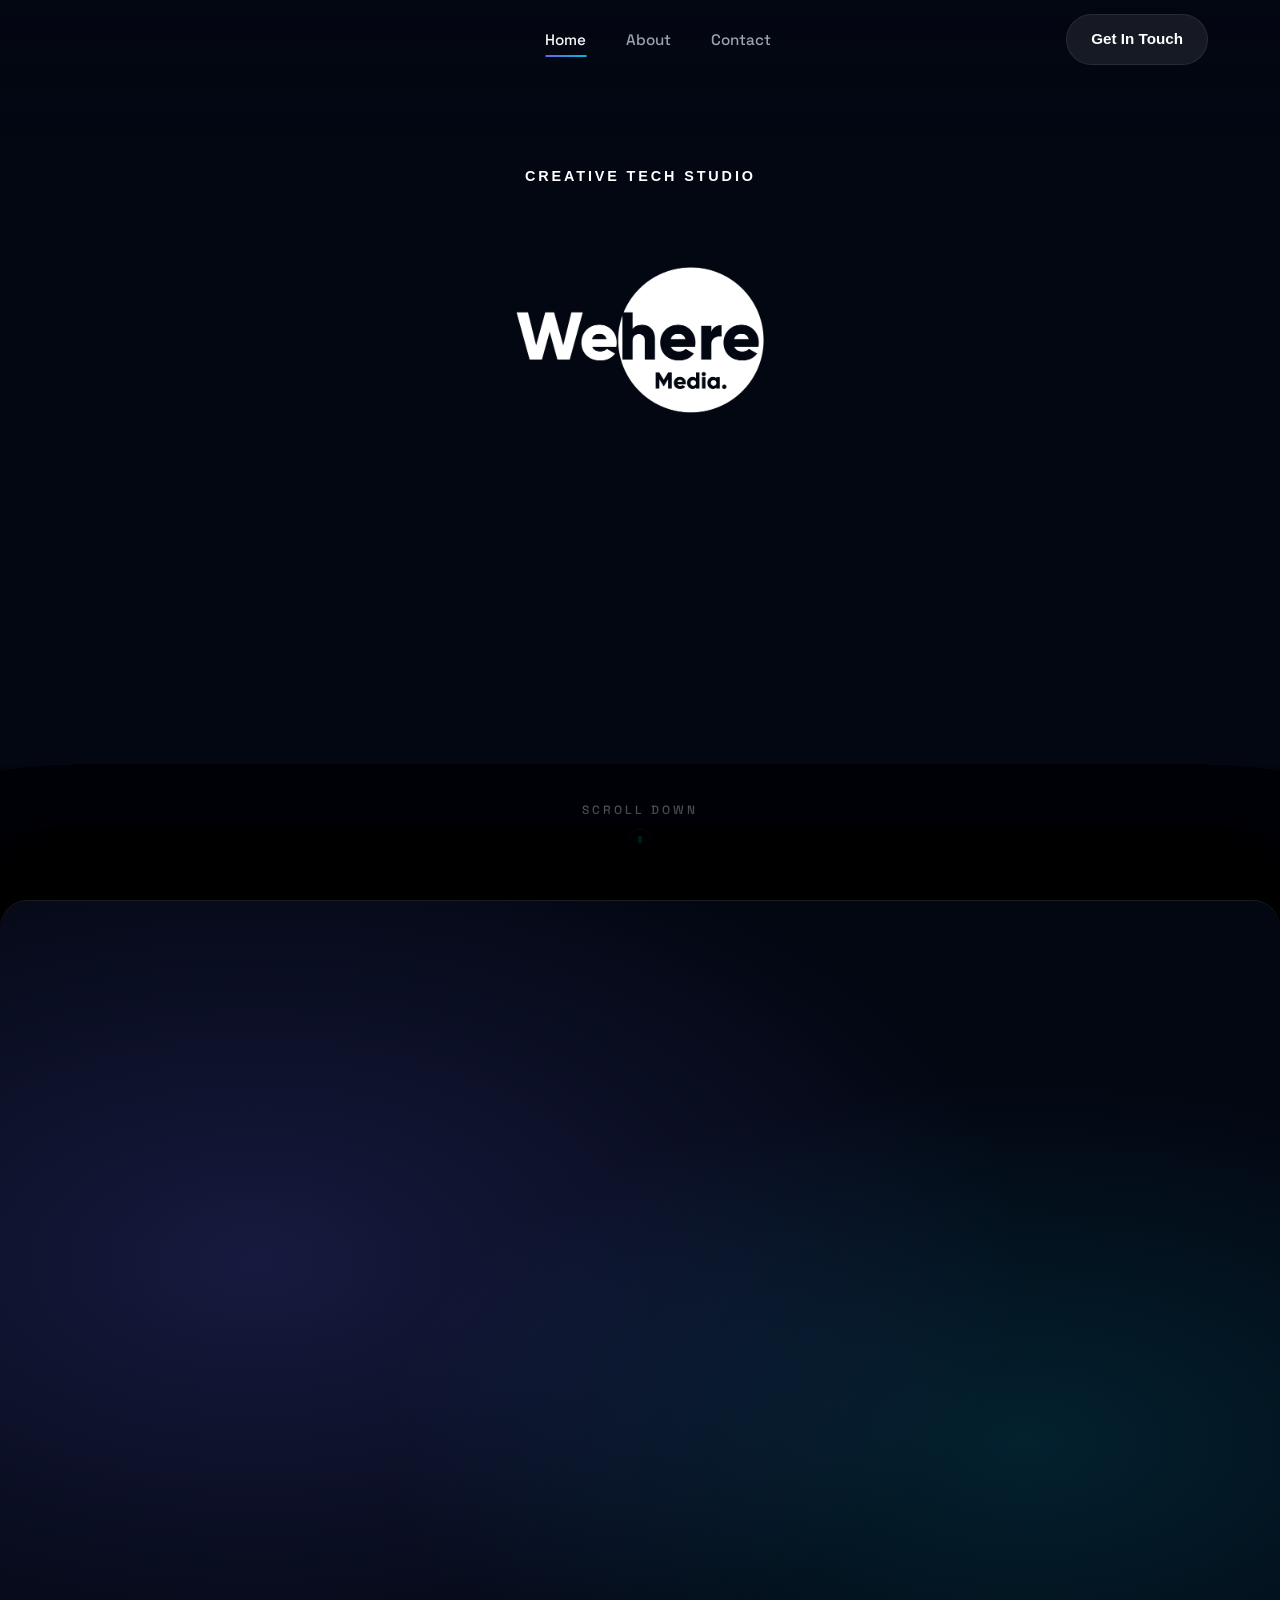
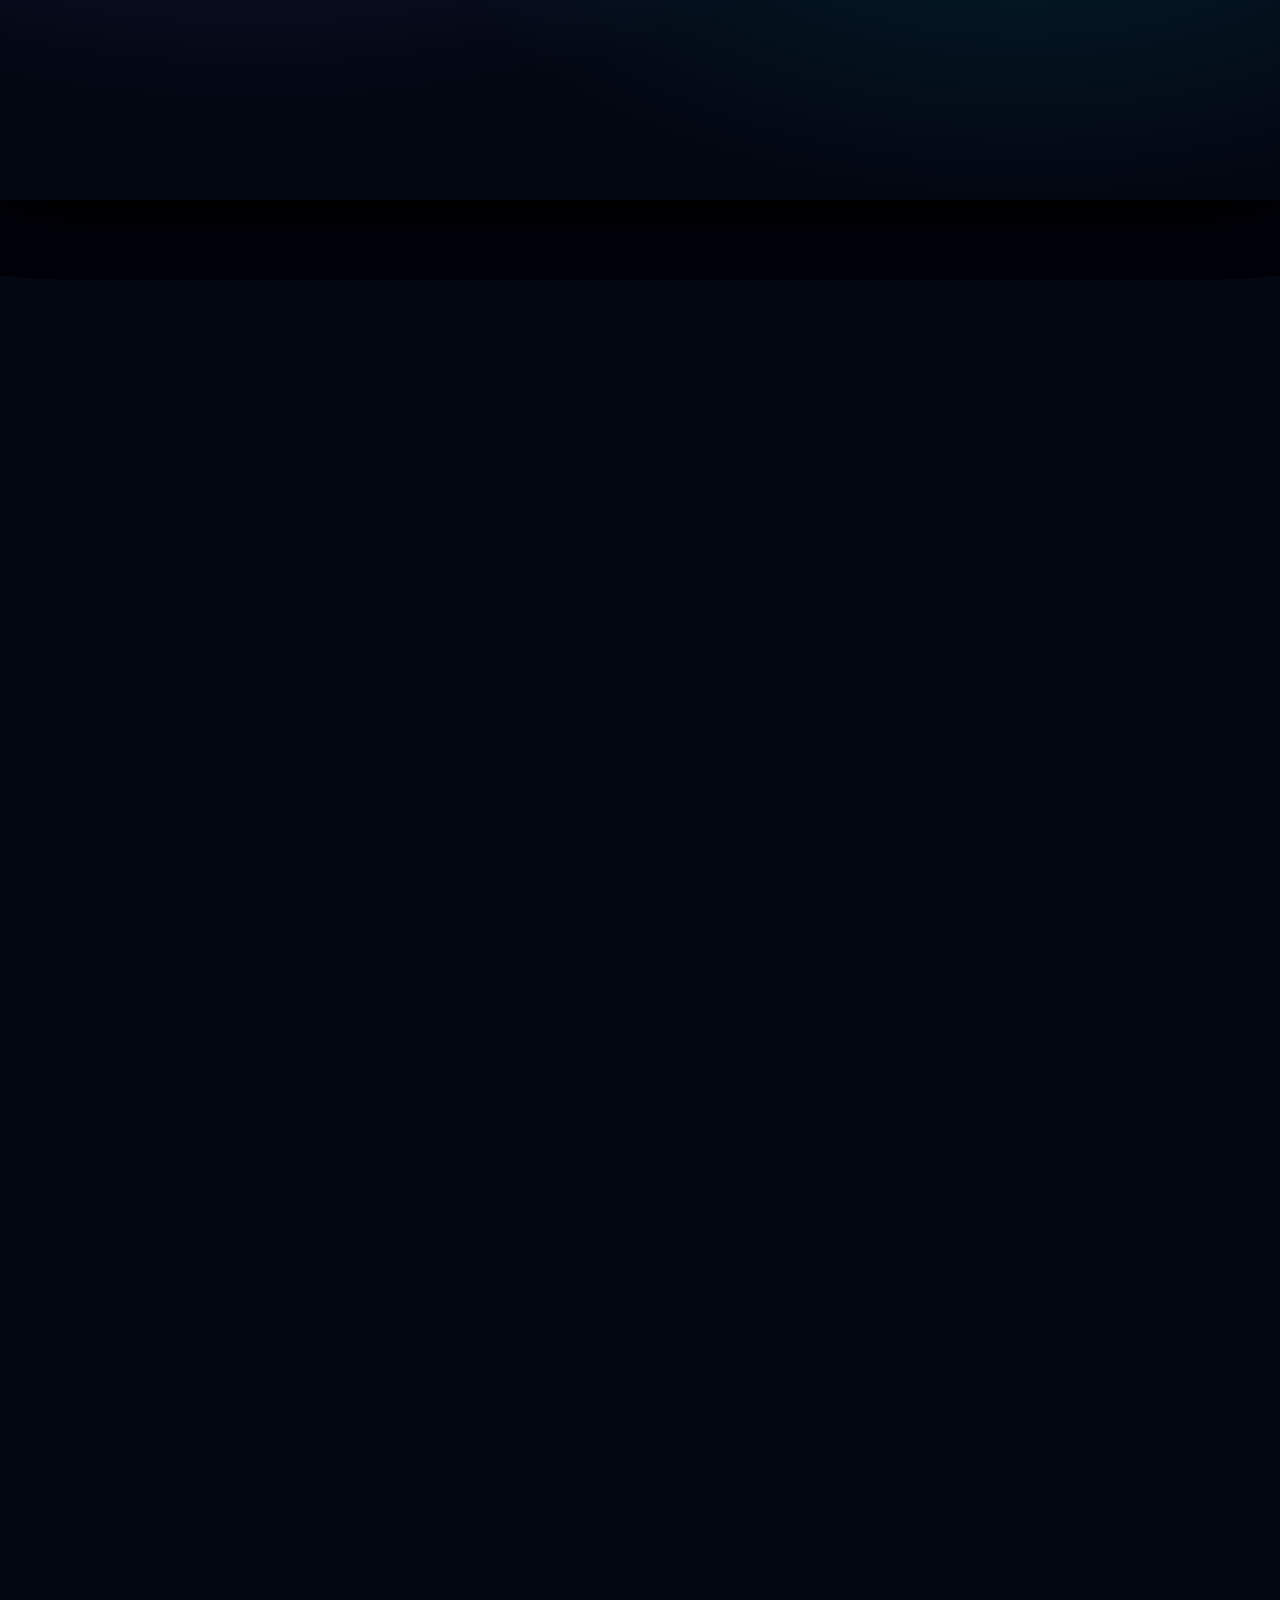
==== commit df58a862: "gdfg" ====
--- a/index.html
+++ b/index.html
@@ -49,7 +49,7 @@
             <!-- HERO STICKY STAGE -->
             <div class="hero-sticky-container" id="hero-sticky">
                 <!-- Background Video -->
-                <video class="hero-video-bg" id="hero-video" muted playsinline preload="auto"
+                <video class="hero-video-bg" id="hero-video" autoplay muted playsinline loop preload="auto"
                     src="assets/We Here SITE.mp4"></video>
 
                 <!-- Dark Contrast Overlay -->
@@ -986,7 +986,7 @@
         </section> -->
 
         <!-- 12. LOCATION SEO — split radar visual -->
-        <section class="tail-section tail-location" id="location-seo" style="overflow: hidden;">
+        <section class="tail-section tail-location" id="location-seo">
             <div class="container location-split">
                 <div class="location-copy tail-reveal" style="min-width: 0;">
                     <span class="section-tag">Local &amp; Global Reach</span>
@@ -1192,7 +1192,8 @@
                     <div class="footer-top">
                         <div class="footer-brand">
                             <a href="#" class="logo footer-logo">
-                                <img src="assets/main-logo.webp" alt="Wehere Media Logo" class="logo-img" style="height: 180px; width: auto;" />
+                                <img src="assets/main-logo.webp" alt="Wehere Media Logo" class="logo-img"
+                                    style="height: 180px; width: auto;" />
                             </a>
                             <p>We Here is a digital marketing agency helping brands across India and global markets grow
                                 through SEO, paid ads, social media, content, and high-converting websites.</p>
--- a/styles.css
+++ b/styles.css
@@ -79,8 +79,14 @@
     -webkit-font-smoothing: antialiased;
 }
 
+html,
 body {
-    overflow-x: hidden;
+    overflow-x: hidden !important;
+    width: 100% !important;
+    max-width: 100% !important;
+}
+
+body {
     line-height: 1.6;
 }
 
@@ -233,6 +239,18 @@
     object-fit: contain;
 }
 
+@media (max-width: 991px) {
+    #nav-logo {
+        height: 48px !important;
+    }
+}
+
+@media (max-width: 768px) {
+    #nav-logo {
+        height: 40px !important;
+    }
+}
+
 .logo-dot {
     width: 8px;
     height: 8px;
@@ -245,7 +263,7 @@
 /* Giant Hero Logo & Floating Docking Logo Styles (Images) */
 .hero-logo-placeholder {
     margin-bottom: 1.5rem;
-    margin-top: -5rem;
+    margin-top: 0;
     text-align: center;
     user-select: none;
 }
@@ -268,11 +286,11 @@
 
 @media (max-width: 991px) {
     .hero-logo-placeholder {
-        margin-top: -3.25rem;
+        margin-top: 0;
     }
 
     .hero-logo-img {
-        height: 84px;
+        height: 120px;
     }
 }
 
@@ -406,7 +424,7 @@
     justify-content: center;
     align-items: center;
     text-align: center;
-    padding: 0 1.5rem;
+    padding: 0 1.5rem 10vh;
     opacity: 0;
     transform: translateY(20px);
     transition: opacity 0.5s ease, transform 0.5s ease;
@@ -433,11 +451,18 @@
     will-change: transform;
 }
 
+/* Desktop: push tagline down so it clears the fixed header */
+@media (min-width: 769px) {
+    .hero-slide .slide-tag {
+        margin-top: 5rem;
+    }
+}
+
 .hero-slide h1 {
     font-family: 'Orbitron', sans-serif;
     font-size: 3.4rem;
     max-width: 1100px;
-    margin-top: -3.35rem;
+    margin-top: 0;
     margin-bottom: 1.8rem;
     font-weight: 700;
     letter-spacing: 0.14em;
@@ -1921,6 +1946,8 @@
     border: 1px dashed rgba(255, 255, 255, 0.15);
     transform-origin: center;
     pointer-events: none;
+    will-change: transform;
+    backface-visibility: hidden;
 }
 
 .ring-1 {
@@ -1973,16 +2000,17 @@
     transform: translate(-50%, -50%);
     padding: 0.6rem 1.4rem;
     border-radius: 100px;
-    background: rgba(20, 20, 30, 0.85);
-    backdrop-filter: blur(8px);
+    background: rgba(20, 20, 30, 0.96);
     border: 1px solid rgba(255, 255, 255, 0.08);
     color: var(--color-text-main);
     font-size: 0.9rem;
     font-weight: 600;
     white-space: nowrap;
-    transition: all 0.3s ease;
+    transition: background 0.3s ease, border-color 0.3s ease, color 0.3s ease, box-shadow 0.3s ease;
     cursor: default;
     box-shadow: 0 4px 15px rgba(0, 0, 0, 0.3);
+    will-change: transform;
+    backface-visibility: hidden;
 }
 
 .node-label span {
@@ -2883,7 +2911,7 @@
     .hero-slide h1 {
         font-size: 2rem;
         letter-spacing: 0.1em;
-        margin-top: -2.1rem;
+        margin-top: 0;
         line-height: 1;
     }
 
@@ -3613,7 +3641,8 @@
     }
 
     /* Shared overlay section behavior (desktop) */
-    .overlay-section {
+    .overlay-section,
+    .tail-section {
         position: fixed;
         bottom: 0;
         left: 0;
@@ -3622,7 +3651,7 @@
         max-height: 100vh;
         overflow-y: auto;
         margin-top: 0;
-        padding: calc(var(--header-height) + 1rem) 0 1.5rem;
+        padding: calc(var(--header-height) + 2rem) 0 3rem !important;
         transform: translateY(100%);
         will-change: transform;
         border-radius: 28px 28px 0 0;
@@ -3647,6 +3676,63 @@
         z-index: 45;
     }
 
+    /* Stacking z-indices and alternating background colors for tail sections */
+    .tail-results {
+        z-index: 50;
+        background: #09090b !important;
+    }
+
+    .tail-location {
+        z-index: 55;
+        background: #000000 !important;
+    }
+
+    .tail-tools {
+        z-index: 60;
+        background: #09090b !important;
+    }
+
+    .tail-faq {
+        z-index: 65;
+        background: #000000 !important;
+    }
+
+    .tail-cta {
+        z-index: 70;
+        background: #09090b !important;
+        display: flex;
+        flex-direction: column;
+        padding-bottom: 0 !important;
+    }
+
+    /* CTA copy fills the space above the footer so no empty band is left */
+    .tail-cta > .container {
+        flex: 1 1 auto;
+        display: flex;
+        flex-direction: column;
+        align-items: center;
+        justify-content: center;
+        min-height: 0;
+    }
+
+    /* Footer anchored to the bottom edge of the pinned viewport */
+    .tail-cta .site-footer {
+        margin-top: auto;
+        width: 100%;
+        flex-shrink: 0;
+    }
+
+    .tail-cta .final-cta-box {
+        margin-bottom: 0;
+    }
+
+    /* Neutralize site-tail container hierarchy on desktop to allow child stacking */
+    .site-tail {
+        position: static !important;
+        z-index: auto !important;
+        background: transparent !important;
+    }
+
     .overlay-section .section-header {
         margin-bottom: 1.25rem;
     }
@@ -3659,7 +3745,9 @@
 @media (max-width: 991px) {
     .app-scroller {
         position: relative;
-        width: 100%;
+        width: 100% !important;
+        max-width: 100% !important;
+        overflow-x: hidden !important;
     }
 
     .viewport-container {
@@ -4021,7 +4109,7 @@
     }
 
     /* ── Case Studies Header ── */
-    #case-studies .sp-top > div:first-child {
+    #case-studies .sp-top>div:first-child {
         flex-direction: column !important;
         align-items: flex-start !important;
         gap: 1rem !important;
@@ -4127,9 +4215,59 @@
 
     /* ── Tech Orbit Container ── */
     .tech-orbit-container {
-        height: 420px;
-        transform: scale(0.6);
-        transform-origin: center center;
+        display: block !important;
+        height: 600px !important;
+        transform: none !important;
+        margin-top: 5rem !important;
+        overflow: hidden !important;
+        width: 100% !important;
+        max-width: 100% !important;
+    }
+
+    .orbit-center {
+        position: absolute !important;
+        top: 50% !important;
+        left: 50% !important;
+        transform: translate(-50%, -50%) !important;
+        width: 90px !important;
+        height: 90px !important;
+        font-size: 0.9rem !important;
+    }
+
+    .orbit-center::before {
+        inset: -8px !important;
+    }
+
+    .ring-1 {
+        width: 200px !important;
+        height: 200px !important;
+    }
+
+    .ring-1 .orbit-node {
+        --radius: 100px !important;
+    }
+
+    .ring-2 {
+        width: 340px !important;
+        height: 340px !important;
+    }
+
+    .ring-2 .orbit-node {
+        --radius: 170px !important;
+    }
+
+    .ring-3 {
+        width: 480px !important;
+        height: 480px !important;
+    }
+
+    .ring-3 .orbit-node {
+        --radius: 240px !important;
+    }
+
+    .node-label {
+        padding: 0.4rem 0.9rem !important;
+        font-size: 0.78rem !important;
     }
 
     /* ── FAQ Section ── */
@@ -4140,57 +4278,156 @@
 
     /* ── Footer ── */
     .site-footer {
-        padding: 2.5rem 0 1.5rem;
+        padding: 4rem 0 3rem !important;
+        background: rgba(3, 7, 18, 0.98) !important;
+        border-top: 1px solid rgba(255, 255, 255, 0.08) !important;
     }
 
     .footer-top {
-        flex-direction: column;
-        gap: 2.5rem;
+        display: flex !important;
+        flex-direction: column !important;
+        align-items: center !important;
+        text-align: center !important;
+        gap: 3rem !important;
     }
 
     .footer-brand {
-        max-width: 100%;
-        text-align: center;
+        max-width: 480px !important;
+        margin: 0 auto !important;
+        display: flex !important;
+        flex-direction: column !important;
+        align-items: center !important;
+        text-align: center !important;
+    }
+
+    .footer-brand .logo {
+        display: inline-flex !important;
+        justify-content: center !important;
+        align-items: center !important;
+        margin: 0 auto 1.25rem !important;
     }
 
     .footer-brand .logo-img {
-        height: 120px !important;
+        height: 50px !important;
+        width: auto !important;
     }
 
     .footer-brand p {
-        font-size: 0.88rem;
-        line-height: 1.6;
+        font-size: 0.88rem !important;
+        line-height: 1.6 !important;
+        color: var(--color-text-secondary) !important;
+        margin-bottom: 1.25rem !important;
     }
 
     .footer-brand .footer-contact {
-        margin-top: 0.5rem;
+        font-size: 0.88rem !important;
+        color: var(--color-text-muted) !important;
+        display: flex !important;
+        flex-direction: column !important;
+        gap: 0.5rem !important;
+        align-items: center !important;
+        margin-top: 0.25rem !important;
+    }
+
+    .footer-brand .footer-contact a {
+        color: var(--color-secondary) !important;
+        text-decoration: none !important;
+        font-weight: 500 !important;
+        transition: color 0.3s ease !important;
+    }
+
+    .footer-brand .footer-contact a:hover {
+        color: var(--color-white) !important;
     }
 
     .footer-links {
         display: grid !important;
-        grid-template-columns: 1fr 1fr;
-        gap: 2rem 1.5rem;
-        width: 100%;
-    }
-
-    .footer-group:last-child {
-        grid-column: 1 / -1;
+        grid-template-columns: repeat(3, 1fr) !important;
+        gap: 2rem !important;
+        width: 100% !important;
+        text-align: center !important;
+    }
+
+    .footer-group {
+        display: flex !important;
+        flex-direction: column !important;
+        align-items: center !important;
+    }
+
+    .footer-group h4 {
+        font-size: 0.95rem !important;
+        color: var(--color-white) !important;
+        margin-bottom: 1rem !important;
+        letter-spacing: 0.12em !important;
+    }
+
+    .footer-group ul {
+        display: flex !important;
+        flex-direction: column !important;
+        align-items: center !important;
+        gap: 0.75rem !important;
+        padding: 0 !important;
+        margin: 0 !important;
+        list-style: none !important;
+    }
+
+    .footer-group a {
+        font-size: 0.88rem !important;
+        color: var(--color-text-muted) !important;
+        transition: color 0.3s ease !important;
+    }
+
+    .footer-group a:hover {
+        color: var(--color-secondary) !important;
     }
 
     .footer-bottom {
-        flex-direction: column;
-        align-items: center;
-        gap: 1rem;
-        text-align: center;
+        display: flex !important;
+        flex-direction: column !important;
+        align-items: center !important;
+        gap: 1.5rem !important;
+        margin-top: 3.5rem !important;
+        border-top: 1px solid rgba(255, 255, 255, 0.08) !important;
+        padding-top: 2rem !important;
+        text-align: center !important;
+        width: 100% !important;
+    }
+
+    .footer-bottom p {
+        font-size: 0.8rem !important;
+        color: var(--color-text-muted) !important;
+        margin: 0 !important;
     }
 
     .social-links {
-        justify-content: center;
+        display: flex !important;
+        justify-content: center !important;
+        gap: 1.25rem !important;
+    }
+
+    .social-link {
+        width: 36px !important;
+        height: 36px !important;
+        border: 1px solid rgba(255, 255, 255, 0.1) !important;
+        border-radius: 50% !important;
+        display: inline-flex !important;
+        align-items: center !important;
+        justify-content: center !important;
+        color: var(--color-text-muted) !important;
+        font-size: 0.9rem !important;
+        transition: all 0.3s ease !important;
+        background: rgba(255, 255, 255, 0.02) !important;
+    }
+
+    .social-link:hover {
+        border-color: var(--color-secondary) !important;
+        color: var(--color-white) !important;
+        transform: translateY(-2px) !important;
     }
 
     /* ── Hero Logo ── */
     .hero-logo-img {
-        height: 80px;
+        height: 120px;
     }
 
     /* ── Showcase Section ── */
@@ -4369,8 +4606,59 @@
 
     /* ── Tech Orbit ── */
     .tech-orbit-container {
-        height: 340px;
-        transform: scale(0.48);
+        display: block !important;
+        height: 500px !important;
+        transform: none !important;
+        margin-top: 4.5rem !important;
+        overflow: hidden !important;
+        width: 100% !important;
+        max-width: 100% !important;
+    }
+
+    .orbit-center {
+        position: absolute !important;
+        top: 50% !important;
+        left: 50% !important;
+        transform: translate(-50%, -50%) !important;
+        width: 80px !important;
+        height: 80px !important;
+        font-size: 0.8rem !important;
+    }
+
+    .orbit-center::before {
+        inset: -6px !important;
+    }
+
+    .ring-1 {
+        width: 170px !important;
+        height: 170px !important;
+    }
+
+    .ring-1 .orbit-node {
+        --radius: 85px !important;
+    }
+
+    .ring-2 {
+        width: 290px !important;
+        height: 290px !important;
+    }
+
+    .ring-2 .orbit-node {
+        --radius: 145px !important;
+    }
+
+    .ring-3 {
+        width: 410px !important;
+        height: 410px !important;
+    }
+
+    .ring-3 .orbit-node {
+        --radius: 205px !important;
+    }
+
+    .node-label {
+        padding: 0.35rem 0.75rem !important;
+        font-size: 0.72rem !important;
     }
 
     /* ── Marquee ── */
@@ -4387,36 +4675,7 @@
         padding: 0.85rem 0;
     }
 
-    /* ── Footer ── */
-    .footer-links {
-        grid-template-columns: 1fr 1fr !important;
-        gap: 2rem 1.5rem !important;
-    }
-
-    .footer-group h4 {
-        font-size: 0.85rem;
-        margin-bottom: 0.85rem;
-    }
-
-    .footer-group ul {
-        gap: 0.55rem;
-    }
-
-    .footer-group a {
-        font-size: 0.82rem;
-    }
-
-    .footer-brand .logo-img {
-        height: 100px !important;
-    }
-
-    .footer-brand p {
-        font-size: 0.82rem;
-    }
-
-    .footer-brand .footer-contact {
-        font-size: 0.78rem;
-    }
+
 
     /* ── FAQ Item Sizing ── */
     .faq-item summary {
@@ -4467,6 +4726,10 @@
     }
 
     /* ── Hero ── */
+    .hero-slide {
+        padding: 0 1rem 12vh !important;
+    }
+
     .hero-slide h1 {
         font-size: 1.6rem !important;
         letter-spacing: 0.08em !important;
@@ -4482,7 +4745,7 @@
     }
 
     .hero-logo-img {
-        height: 64px !important;
+        height: 110px !important;
     }
 
     .hero-slide .btn {
@@ -4531,8 +4794,59 @@
 
     /* ── Tech Orbit ── */
     .tech-orbit-container {
-        height: 280px;
-        transform: scale(0.38);
+        display: block !important;
+        height: 420px !important;
+        transform: none !important;
+        margin-top: 4rem !important;
+        overflow: hidden !important;
+        width: 100% !important;
+        max-width: 100% !important;
+    }
+
+    .orbit-center {
+        position: absolute !important;
+        top: 50% !important;
+        left: 50% !important;
+        transform: translate(-50%, -50%) !important;
+        width: 70px !important;
+        height: 70px !important;
+        font-size: 0.7rem !important;
+    }
+
+    .orbit-center::before {
+        inset: -4px !important;
+    }
+
+    .ring-1 {
+        width: 130px !important;
+        height: 130px !important;
+    }
+
+    .ring-1 .orbit-node {
+        --radius: 65px !important;
+    }
+
+    .ring-2 {
+        width: 220px !important;
+        height: 220px !important;
+    }
+
+    .ring-2 .orbit-node {
+        --radius: 110px !important;
+    }
+
+    .ring-3 {
+        width: 310px !important;
+        height: 310px !important;
+    }
+
+    .ring-3 .orbit-node {
+        --radius: 155px !important;
+    }
+
+    .node-label {
+        padding: 0.3rem 0.6rem !important;
+        font-size: 0.65rem !important;
     }
 
     /* ── Radar Rings ── */
@@ -4568,32 +4882,25 @@
     /* ── Footer ── */
     .footer-links {
         grid-template-columns: 1fr !important;
-        gap: 1.5rem !important;
-    }
-
-    .footer-group:last-child {
-        grid-column: 1 !important;
-    }
-
-    .site-footer {
-        padding: 2rem 0 1.5rem;
+        gap: 2rem !important;
     }
 
     .footer-brand .logo-img {
-        height: 80px !important;
+        height: 44px !important;
     }
 
     .footer-brand p {
-        font-size: 0.78rem;
+        font-size: 0.82rem !important;
+        max-width: 290px !important;
     }
 
     .footer-group h4 {
-        font-size: 0.8rem;
-        margin-bottom: 0.75rem;
+        font-size: 0.88rem !important;
+        margin-bottom: 0.75rem !important;
     }
 
     .footer-group a {
-        font-size: 0.8rem;
+        font-size: 0.82rem !important;
     }
 
     /* ── Marquee ── */
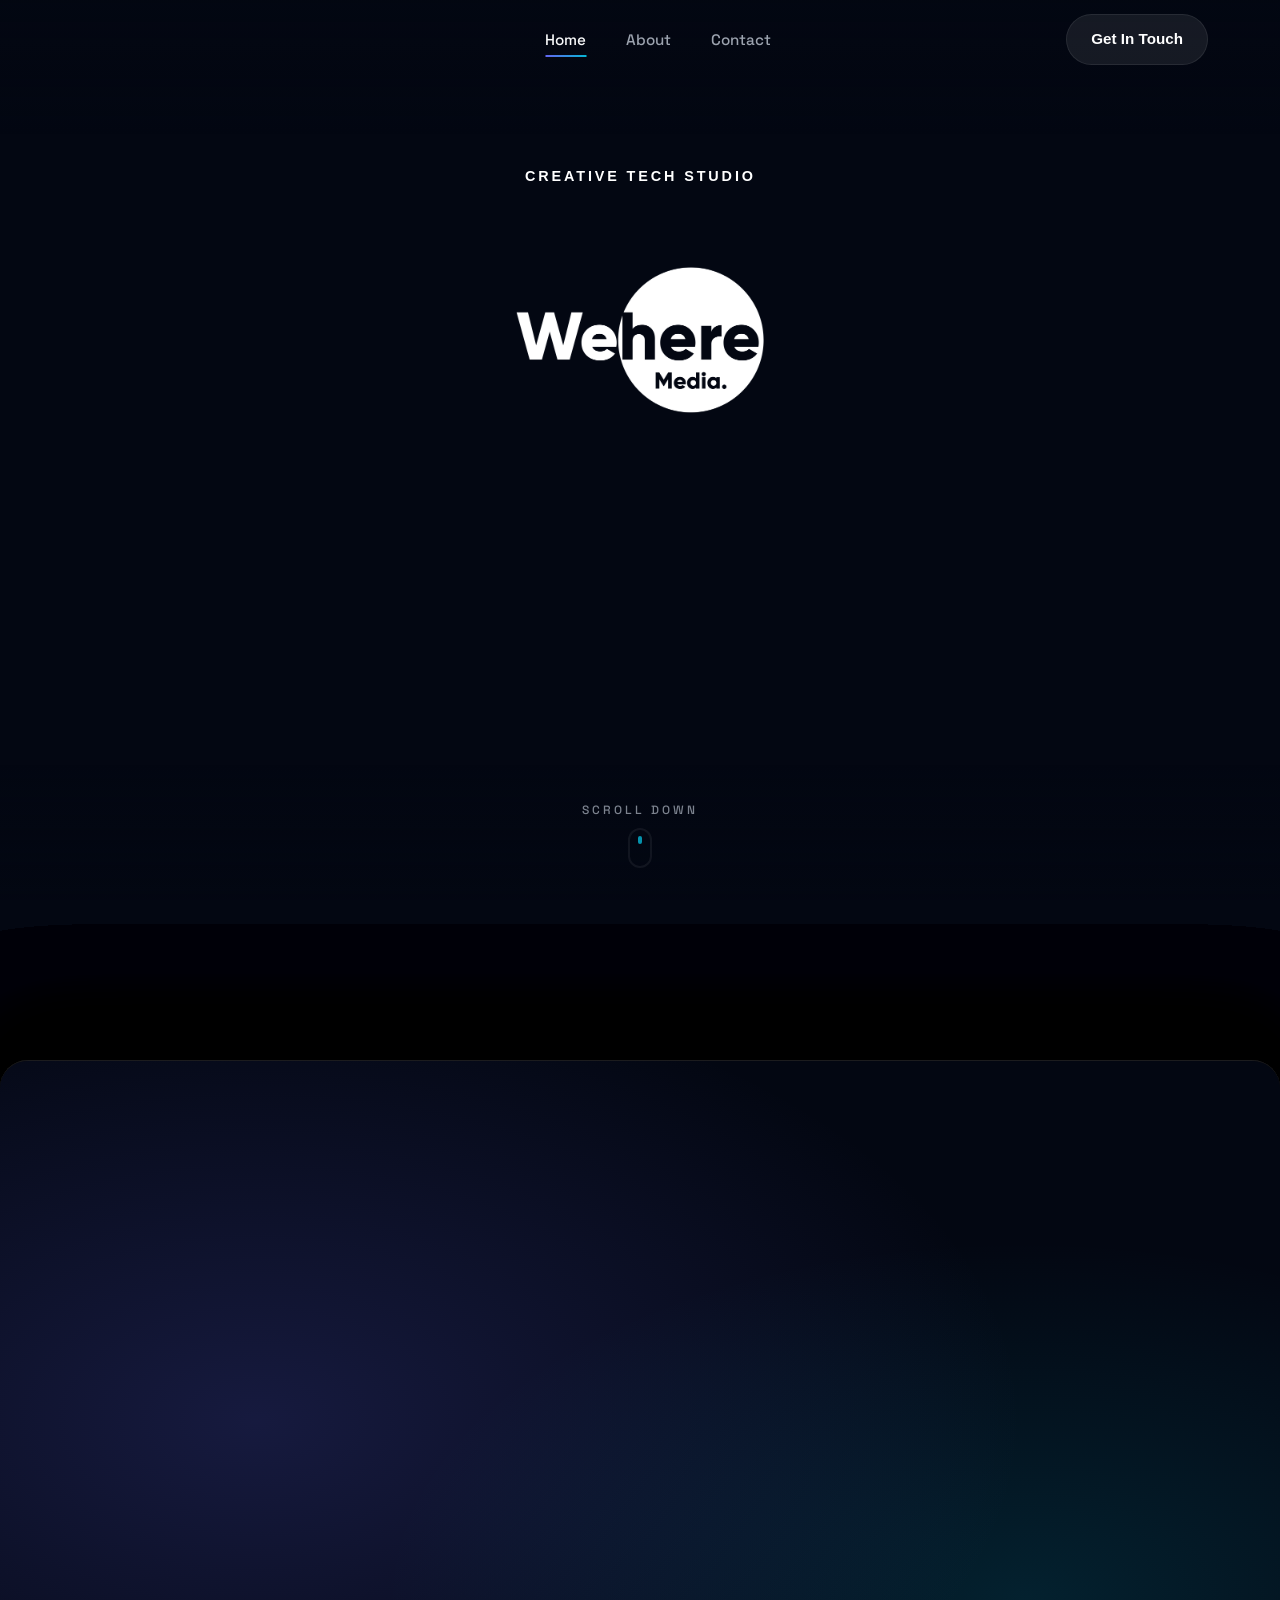
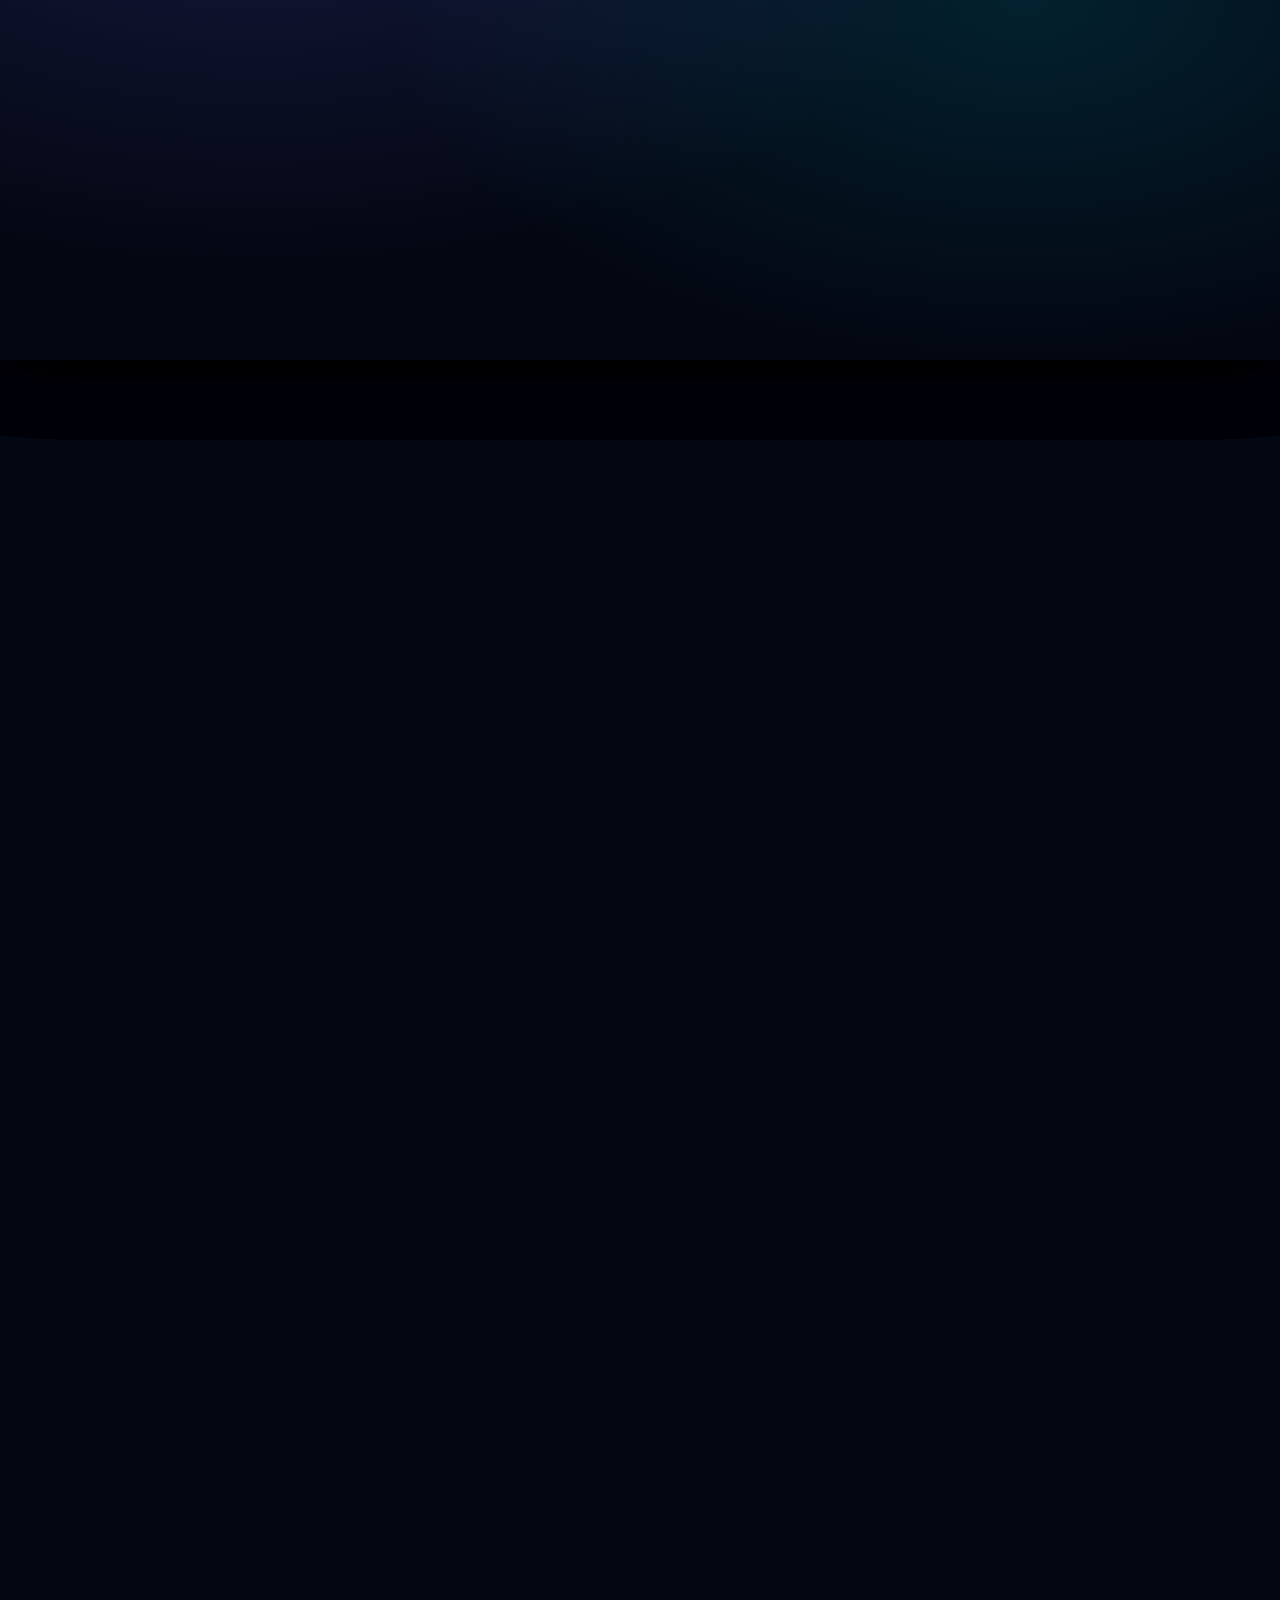
==== commit fac2444e: "footer links" ====
--- a/index.html
+++ b/index.html
@@ -1197,8 +1197,34 @@
                             </a>
                             <p>We Here is a digital marketing agency helping brands across India and global markets grow
                                 through SEO, paid ads, social media, content, and high-converting websites.</p>
-                            <p class="footer-contact"><a href="mailto:hello@wehere.com">hello@wehere.com</a> · <a
-                                    href="tel:+911234567890">+91 12345 67890</a></p>
+                            <ul class="footer-contact-list">
+                                <li>
+                                    <svg viewBox="0 0 24 24" fill="none" stroke="currentColor" stroke-width="2"
+                                        stroke-linecap="round" stroke-linejoin="round" aria-hidden="true">
+                                        <path d="M21 10c0 7-9 13-9 13s-9-6-9-13a9 9 0 0 1 18 0z" />
+                                        <circle cx="12" cy="10" r="3" />
+                                    </svg>
+                                    <a href="https://www.google.com/maps/search/?api=1&query=Imperial+Tower+D186-C+Phase+8B+Industrial+Area+Sector+74+Sahibzada+Ajit+Singh+Nagar+Punjab+160055"
+                                        target="_blank" rel="noopener">Imperial Tower D186-C, Phase 8B, Industrial
+                                        Area, Sector 74, Sahibzada Ajit Singh Nagar, Punjab 160055</a>
+                                </li>
+                                <li>
+                                    <svg viewBox="0 0 24 24" fill="none" stroke="currentColor" stroke-width="2"
+                                        stroke-linecap="round" stroke-linejoin="round" aria-hidden="true">
+                                        <path
+                                            d="M22 16.92v3a2 2 0 0 1-2.18 2 19.79 19.79 0 0 1-8.63-3.07 19.5 19.5 0 0 1-6-6 19.79 19.79 0 0 1-3.07-8.67A2 2 0 0 1 4.11 2h3a2 2 0 0 1 2 1.72c.13.96.36 1.9.7 2.81a2 2 0 0 1-.45 2.11L8.09 9.91a16 16 0 0 0 6 6l1.27-1.27a2 2 0 0 1 2.11-.45c.91.34 1.85.57 2.81.7A2 2 0 0 1 22 16.92z" />
+                                    </svg>
+                                    <a href="tel:+918288848551">+91 8288848551</a>
+                                </li>
+                                <li>
+                                    <svg viewBox="0 0 24 24" fill="none" stroke="currentColor" stroke-width="2"
+                                        stroke-linecap="round" stroke-linejoin="round" aria-hidden="true">
+                                        <rect x="2" y="4" width="20" height="16" rx="2" />
+                                        <path d="m22 7-10 5L2 7" />
+                                    </svg>
+                                    <a href="mailto:info@wehere.in">info@wehere.in</a>
+                                </li>
+                            </ul>
                         </div>
                         <div class="footer-links">
                             <div class="footer-group">
@@ -1237,9 +1263,17 @@
                     <div class="footer-bottom">
                         <p>&copy; 2026 We Here. All rights reserved.</p>
                         <div class="social-links">
-                            <a href="#" class="social-link" aria-label="Twitter">𝕏</a>
-                            <a href="#" class="social-link" aria-label="LinkedIn">in</a>
-                            <a href="#" class="social-link" aria-label="Instagram">◎</a>
+                            <a href="https://www.instagram.com/wehere.media" target="_blank" rel="noopener"
+                                class="social-link" aria-label="Instagram">
+                                <svg viewBox="0 0 24 24" fill="none" stroke="currentColor" stroke-width="2"
+                                    stroke-linecap="round" stroke-linejoin="round" aria-hidden="true">
+                                    <rect x="2" y="2" width="20" height="20" rx="5" ry="5" />
+                                    <path d="M16 11.37A4 4 0 1 1 12.63 8 4 4 0 0 1 16 11.37z" />
+                                    <line x1="17.5" y1="6.5" x2="17.51" y2="6.5" />
+                                </svg>
+                            </a>
+                            <a href="https://www.linkedin.com/company/weheremedia" target="_blank" rel="noopener"
+                                class="social-link" aria-label="LinkedIn">in</a>
                         </div>
                     </div>
                 </div>
--- a/styles.css
+++ b/styles.css
@@ -2332,6 +2332,43 @@
     color: var(--color-secondary);
 }
 
+/* Footer contact details (address / phone / email with icons) */
+.footer-contact-list {
+    list-style: none;
+    margin: 1.5rem 0 0;
+    padding: 0;
+    display: flex;
+    flex-direction: column;
+    gap: 1rem;
+}
+
+.footer-contact-list li {
+    display: flex;
+    align-items: flex-start;
+    gap: 0.85rem;
+    font-size: 0.9rem;
+    line-height: 1.55;
+    color: var(--color-text-secondary);
+}
+
+.footer-contact-list svg {
+    flex-shrink: 0;
+    width: 18px;
+    height: 18px;
+    margin-top: 0.1rem;
+    color: var(--color-primary);
+}
+
+.footer-contact-list a {
+    color: var(--color-text-secondary);
+    text-decoration: none;
+    transition: color 0.2s ease;
+}
+
+.footer-contact-list a:hover {
+    color: var(--color-secondary);
+}
+
 @media (min-width: 992px) {
     .faq-split-head {
         position: sticky;
@@ -2751,6 +2788,11 @@
     border-color: var(--color-border-hover);
     color: var(--color-white);
     transform: translateY(-2px);
+}
+
+.social-link svg {
+    width: 18px;
+    height: 18px;
 }
 
 /* --- Responsive Media Queries --- */
@@ -3413,7 +3455,7 @@
         overflow-y: auto;
         z-index: 25;
         margin-top: 0;
-        transform: translateY(100%);
+        transform: translateY(calc(100% + 160px));
         will-change: transform;
         border-radius: 28px 28px 0 0;
         box-shadow: 0 -28px 90px rgba(0, 0, 0, 0.55);
@@ -3435,7 +3477,7 @@
         overflow-y: auto;
         z-index: 30;
         margin-top: 0;
-        transform: translateY(100%);
+        transform: translateY(calc(100% + 160px));
         will-change: transform;
         border-radius: 28px 28px 0 0;
         box-shadow: 0 -28px 90px rgba(0, 0, 0, 0.6);
@@ -3484,7 +3526,7 @@
         z-index: 35;
         margin-top: 0;
         padding: calc(var(--header-height) + 1rem) 0 1.5rem;
-        transform: translateY(100%);
+        transform: translateY(calc(100% + 160px));
         will-change: transform;
         border-radius: 28px 28px 0 0;
         box-shadow: 0 -28px 90px rgba(0, 0, 0, 0.62);
@@ -3538,7 +3580,7 @@
         z-index: 40;
         margin-top: 0;
         padding: calc(var(--header-height) + 1rem) 0 1.5rem;
-        transform: translateY(100%);
+        transform: translateY(calc(100% + 160px));
         will-change: transform;
         border-radius: 28px 28px 0 0;
         box-shadow: 0 -28px 90px rgba(0, 0, 0, 0.62);
@@ -3586,7 +3628,7 @@
         z-index: 45;
         margin-top: 0;
         padding: calc(var(--header-height) + 1rem) 0 1.5rem;
-        transform: translateY(100%);
+        transform: translateY(calc(100% + 160px));
         will-change: transform;
         border-radius: 28px 28px 0 0;
         box-shadow: 0 -28px 90px rgba(0, 0, 0, 0.62);
@@ -3652,7 +3694,7 @@
         overflow-y: auto;
         margin-top: 0;
         padding: calc(var(--header-height) + 2rem) 0 3rem !important;
-        transform: translateY(100%);
+        transform: translateY(calc(100% + 160px));
         will-change: transform;
         border-radius: 28px 28px 0 0;
         box-shadow: 0 -28px 90px rgba(0, 0, 0, 0.62);
@@ -4967,4 +5009,431 @@
     .process-step-panel p {
         font-size: 0.82rem;
     }
+}
+
+/* ==========================================================================
+   ABOUT PAGE — editorial layout (varied, non-uniform)
+   ========================================================================== */
+.about-page-wrapper {
+    --about-line: rgba(255, 255, 255, 0.1);
+    background-color: var(--color-bg-base);
+    padding-top: 140px;
+}
+
+/* Hero */
+.about-hero {
+    padding: 2rem 0 3rem;
+    text-align: center;
+}
+
+.about-hero .section-title {
+    font-size: clamp(2.4rem, 5vw, 4rem);
+}
+
+.about-lead {
+    font-size: 1.2rem;
+    color: var(--color-text-secondary);
+    max-width: 720px;
+    margin: 1.5rem auto 0;
+    line-height: 1.7;
+}
+
+/* Mission / Vision — large editorial statement rows (no boxes) */
+.about-statements {
+    padding: 4.5rem 0;
+    display: flex;
+    flex-direction: column;
+    gap: 4rem;
+}
+
+.statement-row {
+    display: grid;
+    grid-template-columns: auto 1fr;
+    column-gap: 2.25rem;
+    align-items: baseline;
+}
+
+.statement-row.reverse {
+    grid-template-columns: 1fr auto;
+    text-align: right;
+}
+
+.statement-index {
+    font-family: 'Orbitron', sans-serif;
+    font-size: clamp(2.75rem, 5vw, 3.75rem);
+    font-weight: 800;
+    line-height: 1;
+    background: linear-gradient(180deg, #a78bfa, #6366f1);
+    -webkit-background-clip: text;
+    background-clip: text;
+    color: transparent;
+}
+
+.statement-row.reverse .statement-index {
+    order: 2;
+}
+
+.statement-row.reverse .statement-body {
+    order: 1;
+}
+
+.statement-body h3 {
+    font-size: 1.6rem;
+    margin: 0 0 0.85rem;
+    color: #fff;
+    letter-spacing: 0.02em;
+    line-height: 1.2;
+}
+
+.statement-body p {
+    font-size: 1.08rem;
+    line-height: 1.7;
+    color: var(--color-text-secondary);
+    max-width: 620px;
+    margin: 0;
+}
+
+.statement-row.reverse .statement-body p {
+    margin-left: auto;
+}
+
+/* Stats band — a different representation entirely */
+.about-stats {
+    border-top: 1px solid var(--about-line);
+    border-bottom: 1px solid var(--about-line);
+    padding: 2.75rem 0;
+}
+
+.about-stats-grid {
+    display: grid;
+    grid-template-columns: repeat(4, 1fr);
+    gap: 1.5rem;
+    text-align: center;
+}
+
+.about-stat .num {
+    font-family: 'Orbitron', sans-serif;
+    font-size: 2.5rem;
+    font-weight: 700;
+    color: #fff;
+}
+
+.about-stat .label {
+    font-size: 0.82rem;
+    letter-spacing: 0.14em;
+    text-transform: uppercase;
+    color: var(--color-text-muted);
+    margin-top: 0.45rem;
+}
+
+/* Core principles — numbered list rows separated by hairlines (no cards) */
+.about-principles {
+    padding: 4rem 0;
+}
+
+.principles-head {
+    margin-bottom: 1rem;
+}
+
+.principle-row {
+    display: grid;
+    grid-template-columns: 90px 1fr;
+    gap: 2rem;
+    padding: 2.2rem 0;
+    border-top: 1px solid var(--about-line);
+    align-items: start;
+    transition: padding-left 0.35s ease;
+}
+
+.principle-row:last-child {
+    border-bottom: 1px solid var(--about-line);
+}
+
+.principle-row:hover {
+    padding-left: 0.75rem;
+}
+
+.principle-num {
+    font-family: 'Orbitron', sans-serif;
+    font-size: 1.5rem;
+    font-weight: 700;
+    color: #06b6d4;
+}
+
+.principle-content h4 {
+    font-size: 1.45rem;
+    color: #fff;
+    margin-bottom: 0.6rem;
+}
+
+.principle-content p {
+    font-size: 1.02rem;
+    line-height: 1.65;
+    color: var(--color-text-secondary);
+    max-width: 760px;
+}
+
+/* CTA + footer in normal document flow */
+.about-cta-band {
+    padding: 4rem 0 2rem;
+    text-align: center;
+}
+
+.about-cta-band .final-cta-box {
+    margin: 0 auto;
+}
+
+@media (max-width: 900px) {
+    .statement-row,
+    .statement-row.reverse {
+        grid-template-columns: 1fr;
+        gap: 0.75rem;
+        text-align: left;
+    }
+
+    .statement-row.reverse .statement-index {
+        order: 0;
+        text-align: left;
+    }
+
+    .statement-row.reverse .statement-body {
+        order: 0;
+    }
+
+    .statement-row.reverse .statement-body p {
+        margin-left: 0;
+        text-align: left;
+    }
+
+    .statement-index {
+        font-size: 3.2rem;
+    }
+
+    .about-stats-grid {
+        grid-template-columns: repeat(2, 1fr);
+        gap: 2rem;
+    }
+
+    .principle-row {
+        grid-template-columns: 1fr;
+        gap: 0.5rem;
+        padding: 1.6rem 0;
+    }
+}
+
+/* ==========================================================================
+   CONTACT PAGE
+   ========================================================================== */
+.contact-page-wrapper {
+    background-color: var(--color-bg);
+    padding-top: 150px;
+    position: relative;
+    overflow: hidden;
+}
+
+/* Ambient Glows */
+.contact-page-wrapper::before {
+    content: '';
+    position: absolute;
+    top: 10%;
+    left: -10%;
+    width: 600px;
+    height: 600px;
+    background: radial-gradient(circle, rgba(99, 102, 241, 0.15) 0%, rgba(0, 0, 0, 0) 70%);
+    border-radius: 50%;
+    pointer-events: none;
+    z-index: 0;
+}
+
+.contact-page-wrapper::after {
+    content: '';
+    position: absolute;
+    bottom: 20%;
+    right: -10%;
+    width: 800px;
+    height: 800px;
+    background: radial-gradient(circle, rgba(6, 182, 212, 0.1) 0%, rgba(0, 0, 0, 0) 70%);
+    border-radius: 50%;
+    pointer-events: none;
+    z-index: 0;
+}
+
+.contact-hero {
+    padding: 2rem 0;
+    text-align: center;
+    position: relative;
+    z-index: 1;
+}
+
+/* The Wide Rectangle Layout */
+.contact-rectangle {
+    display: flex;
+    flex-direction: column;
+    background: rgba(20, 20, 25, 0.6);
+    border: 1px solid rgba(255, 255, 255, 0.05);
+    backdrop-filter: blur(16px);
+    max-width: 1200px;
+    margin: 3rem auto 2rem;
+    position: relative;
+    z-index: 1;
+    box-shadow: 0 10px 40px rgba(0, 0, 0, 0.3);
+}
+
+@media (min-width: 992px) {
+    .contact-rectangle {
+        flex-direction: row;
+        min-height: 600px;
+    }
+}
+
+/* Left Side: Map and Info */
+.rectangle-left {
+    flex: 1;
+    display: flex;
+    flex-direction: column;
+    border-right: 1px solid rgba(255, 255, 255, 0.05);
+}
+
+.full-width-map {
+    width: 100vw;
+    height: 450px;
+    position: relative;
+    left: 50%;
+    transform: translateX(-50%);
+    margin-top: 0;
+    margin-bottom: 0;
+}
+
+.full-width-map iframe {
+    width: 100%;
+    height: 100%;
+    border: none;
+    filter: grayscale(100%) invert(90%) contrast(1.2) hue-rotate(180deg);
+    transition: filter 0.5s ease;
+}
+
+.full-width-map:hover iframe {
+    filter: grayscale(40%) invert(90%) contrast(1.2) hue-rotate(180deg);
+}
+
+.info-container {
+    padding: 3rem;
+    background: rgba(10, 10, 15, 0.4);
+    flex: 1;
+    display: flex;
+    flex-direction: column;
+    justify-content: center;
+}
+
+/* Right Side: Form */
+.rectangle-right {
+    flex: 1.2;
+    padding: 3rem;
+    background: linear-gradient(135deg, rgba(30, 30, 40, 0.6), rgba(15, 15, 20, 0.8));
+}
+
+.contact-rectangle h3 {
+    font-size: 1.5rem;
+    color: #fff;
+    margin-bottom: 0.5rem;
+    font-weight: 600;
+}
+
+.contact-rectangle p {
+    color: var(--color-text-main);
+    font-size: 1.05rem;
+    line-height: 1.6;
+}
+
+.contact-rectangle a {
+    color: #06b6d4;
+    text-decoration: none;
+    font-weight: 600;
+    display: inline-block;
+    margin-top: 0.5rem;
+    transition: color 0.3s ease;
+}
+
+.bento-card a:hover {
+    color: #fff;
+}
+
+/* Form Styles */
+.form-header {
+    margin-bottom: 2rem;
+}
+
+.form-header h2 {
+    font-size: 2.5rem;
+    color: #fff;
+    margin-bottom: 0.5rem;
+}
+
+.form-row {
+    display: flex;
+    gap: 1.5rem;
+    margin-bottom: 1.5rem;
+}
+
+.form-group {
+    flex: 1;
+}
+
+.form-group label {
+    display: block;
+    margin-bottom: 0.5rem;
+    color: rgba(255, 255, 255, 0.7);
+    font-size: 0.85rem;
+    font-weight: 600;
+    letter-spacing: 0.05em;
+    text-transform: uppercase;
+}
+
+.form-control {
+    width: 100%;
+    padding: 1.1rem 1.25rem;
+    background: rgba(0, 0, 0, 0.4);
+    border: 1px solid rgba(255, 255, 255, 0.08);
+    border-radius: 12px;
+    color: #fff;
+    font-size: 1rem;
+    font-family: inherit;
+    transition: all 0.3s ease;
+}
+
+.form-control:focus {
+    outline: none;
+    border-color: #6366f1;
+    background: rgba(99, 102, 241, 0.05);
+    box-shadow: 0 0 20px rgba(99, 102, 241, 0.15);
+}
+
+textarea.form-control {
+    min-height: 150px;
+    resize: vertical;
+}
+
+.submit-btn {
+    width: 100%;
+    padding: 1.25rem;
+    font-size: 1.1rem;
+    margin-top: 1rem;
+    border-radius: 12px;
+}
+
+/* Mobile Layout */
+@media (max-width: 900px) {
+    .contact-bento-grid {
+        display: flex;
+        flex-direction: column;
+    }
+
+    .form-row {
+        flex-direction: column;
+        gap: 1.5rem;
+    }
+
+    .map-card {
+        min-height: 300px;
+    }
 }
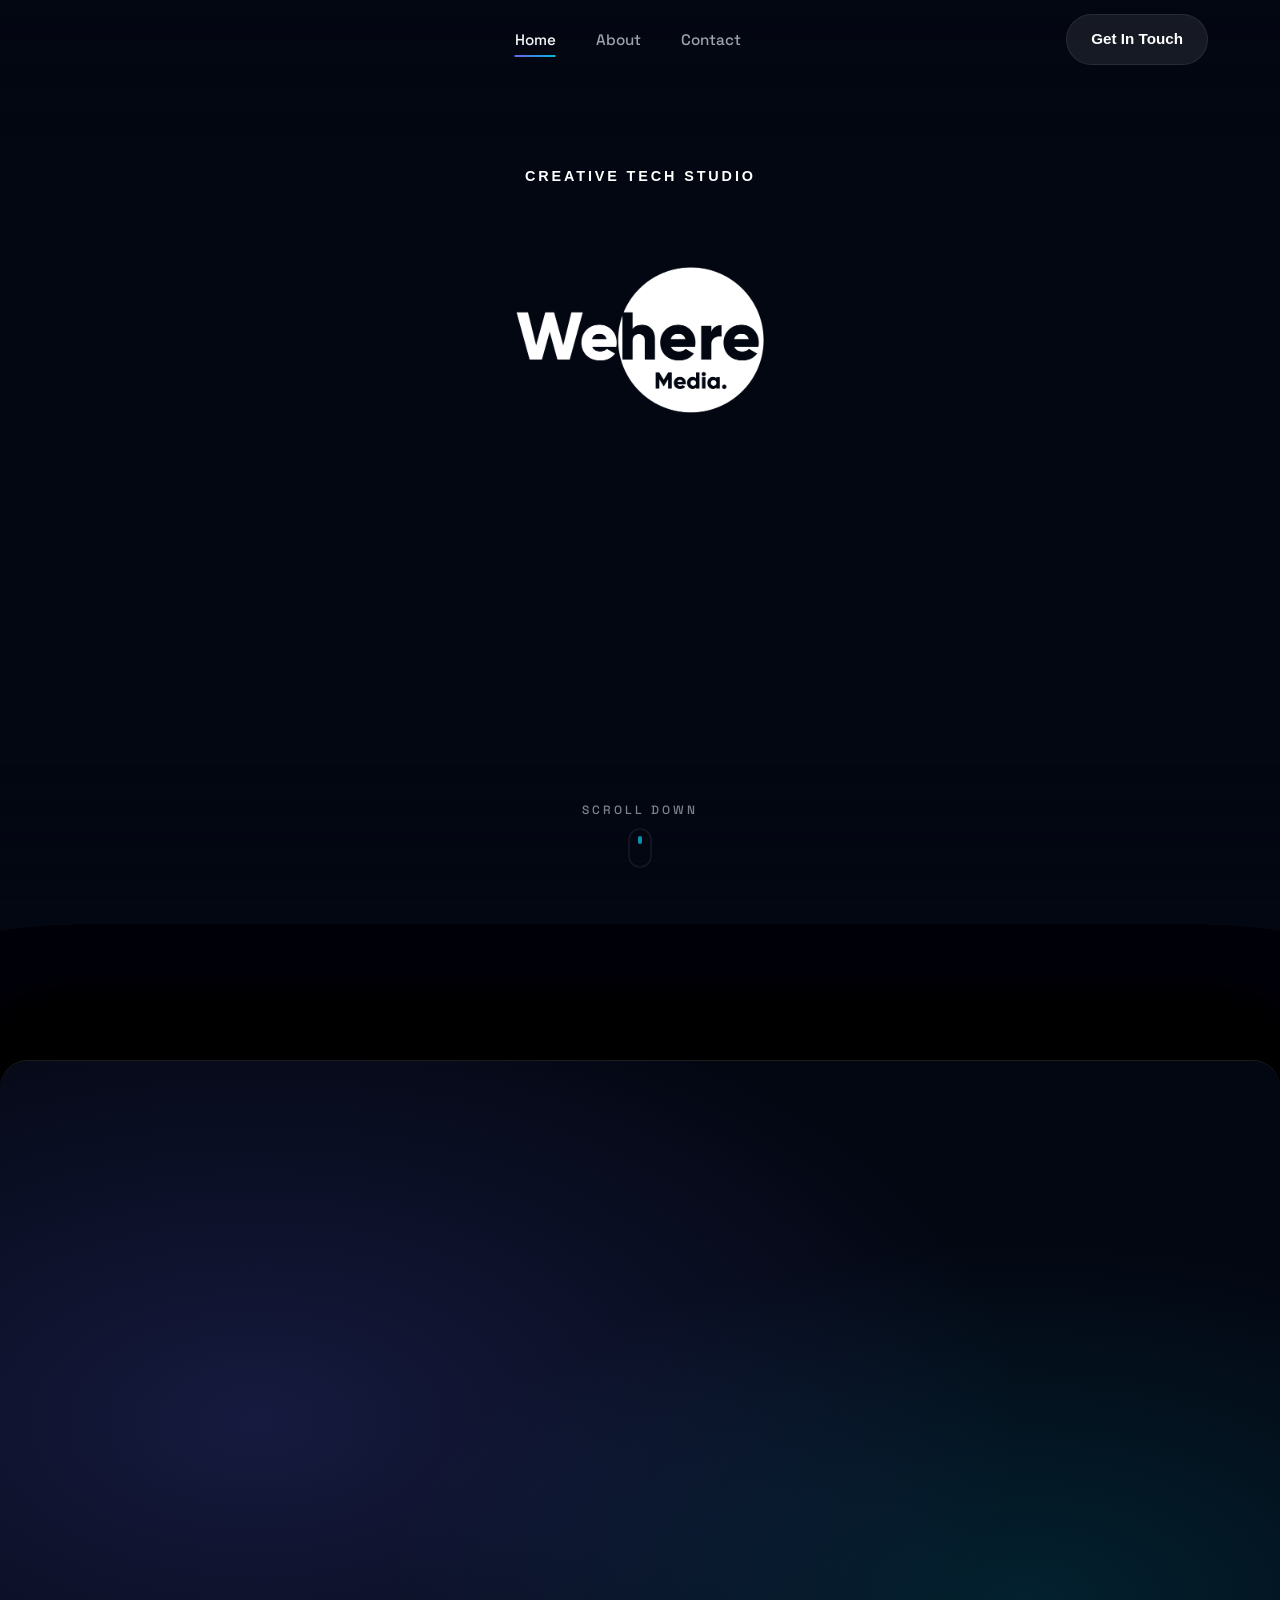
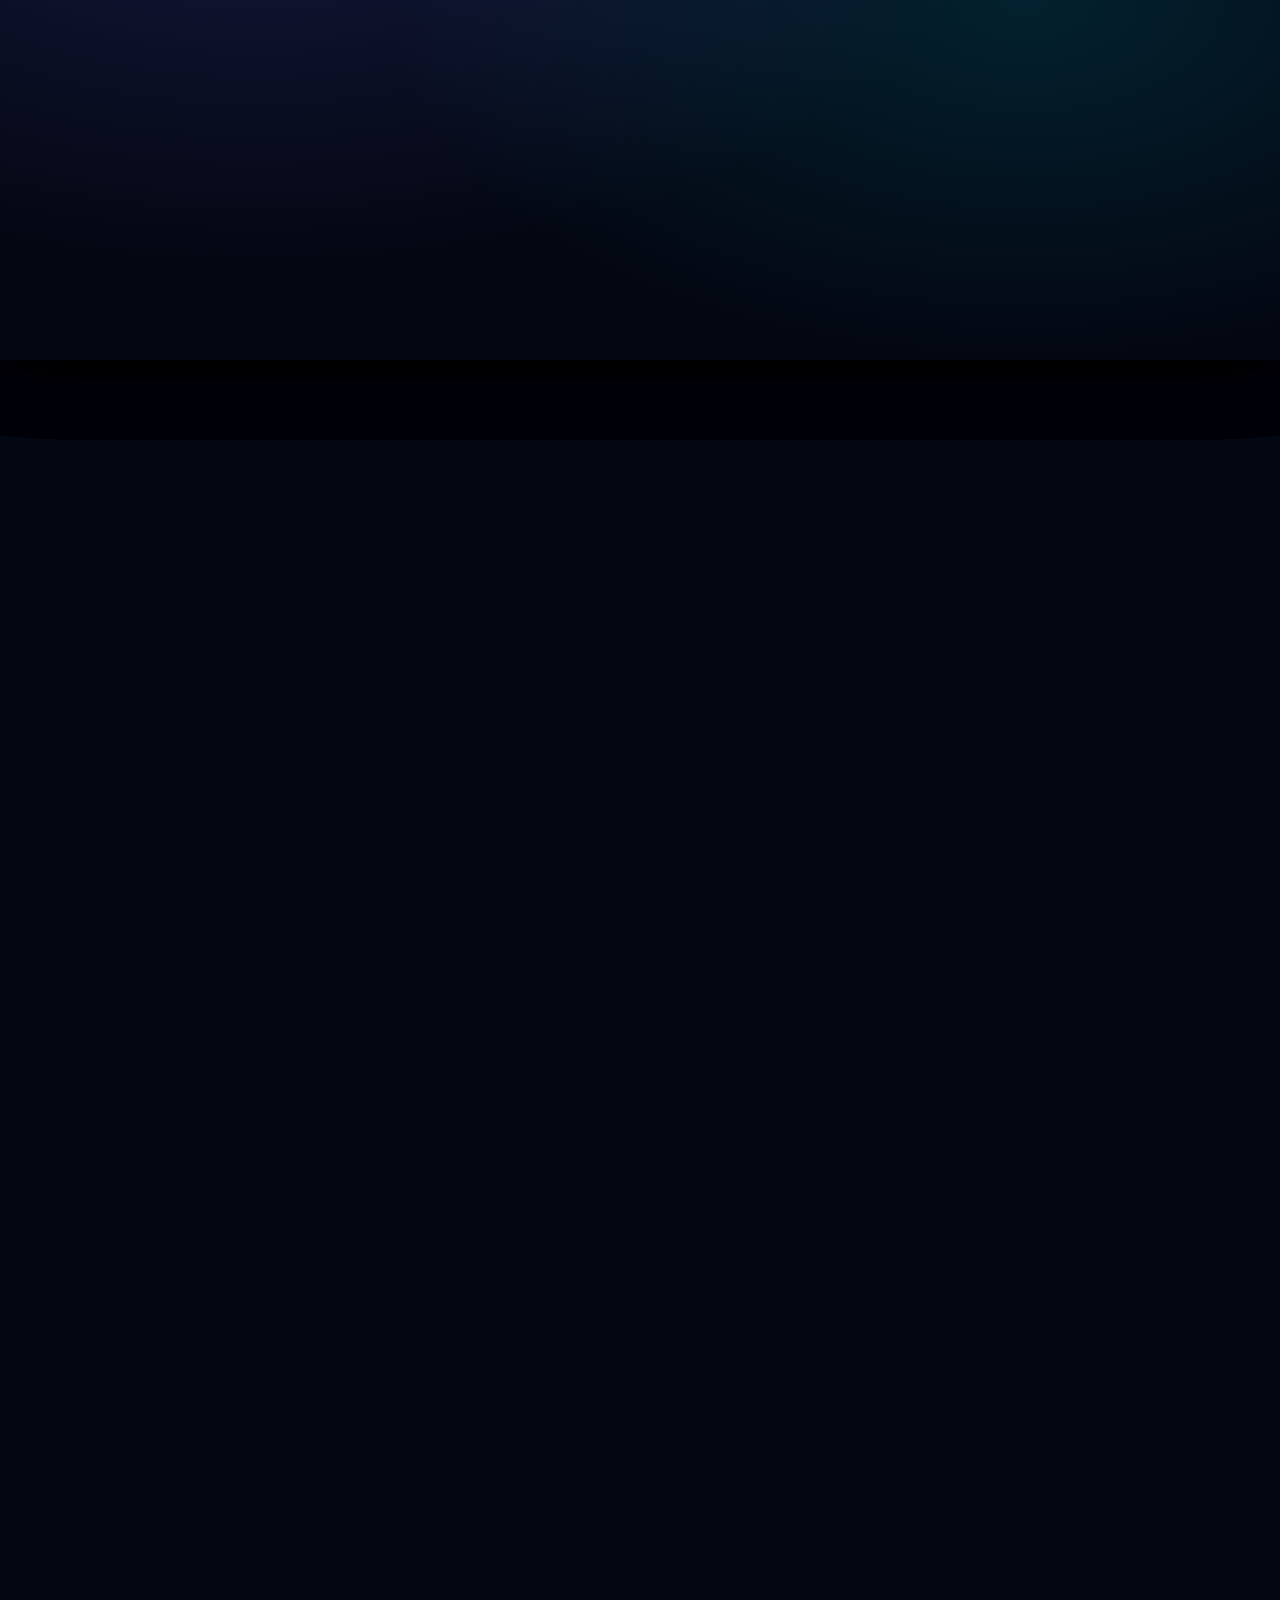
==== commit 164740ae: "asdxsads" ====
--- a/index.html
+++ b/index.html
@@ -16,9 +16,9 @@
     <!-- STICKY NAVIGATION BAR -->
     <header class="header-nav" id="main-nav">
         <div class="container">
-            <a href="#" class="logo" id="nav-logo-wrap">
+            <a href="index.html" class="logo" id="nav-logo-wrap">
                 <img src="assets/main-logo.webp" alt="Wehere Media Logo" class="logo-img" id="nav-logo"
-                    style="opacity: 0; height: 100px; width: auto;" />
+                    style="opacity: 0;" />
             </a>
 
             <nav class="nav-links">
@@ -342,14 +342,15 @@
 
         <!-- PROBLEM SECTION — overlaps previous panel on scroll (desktop) -->
         <section class="overlay-section problem-section" id="problem" style="background: #000; color: #fff;">
-            <div class="container"
-                style="max-width: 1400px; padding-top: calc(var(--header-height) + 1rem); padding-bottom: 1rem;">
-
-                <div class="sp-top"
-                    style="position: relative; display: flex; flex-direction: column; gap: 0.5rem; margin-bottom: 1.5rem; border-bottom: 1px solid rgba(255,255,255,0.1); padding-bottom: 1rem; overflow: hidden;">
-                    <img src="assets/dashboard-graphic.png" alt=""
-                        style="position: absolute; top: 50%; right: 0; transform: translateY(-50%); max-width: 600px; width: 100%; opacity: 0.5; mix-blend-mode: screen; pointer-events: none; z-index: 0; object-fit: contain;">
-                    <div style="position: relative; z-index: 1;">
+            <div class="container problem-section-container"
+                style="max-width: 1400px;">
+
+                <div class="sp-top section-header-zone"
+                    style="display: flex; flex-direction: column; gap: 0.35rem; border-bottom: 1px solid rgba(255,255,255,0.1);">
+                    <div class="problem-graphic-wrap" aria-hidden="true">
+                        <img src="assets/down.png" alt="" class="problem-header-graphic">
+                    </div>
+                    <div class="section-header-copy">
                         <p class="sp-label" style="color: #a855f7; font-size: 0.8rem;">⚡ THE CHALLENGE</p>
                         <h2 class="sp-title"
                             style="font-size: clamp(2rem, 4.5vw, 4.5rem); letter-spacing: -0.02em; line-height: 1.1;">
@@ -422,14 +423,15 @@
 
         <!-- WHY CHOOSE US — overlaps problem section on scroll (desktop) -->
         <section class="overlay-section why-choose-section" id="why-choose-us" style="background: #fff; color: #000;">
-            <div class="container"
-                style="max-width: 1400px; padding-top: calc(var(--header-height) + 1rem); padding-bottom: 1rem;">
-
-                <div class="sp-top"
-                    style="position: relative; display: flex; flex-direction: column; gap: 0.5rem; margin-bottom: 1.5rem; border-bottom: 1px solid rgba(0,0,0,0.1); padding-bottom: 1rem; overflow: hidden;">
-                    <img src="assets/solution-graphic.png" alt=""
-                        style="position: absolute; top: 50%; right: 0; transform: translateY(-50%); max-width: 600px; width: 100%; opacity: 0.5; mix-blend-mode: multiply; pointer-events: none; z-index: 0; object-fit: contain;">
-                    <div style="position: relative; z-index: 1;">
+            <div class="container why-choose-section-container"
+                style="max-width: 1400px;">
+
+                <div class="sp-top section-header-zone"
+                    style="display: flex; flex-direction: column; gap: 0.35rem; border-bottom: 1px solid rgba(0,0,0,0.1);">
+                    <div class="why-graphic-wrap" aria-hidden="true">
+                        <img src="assets/up.png" alt="" class="why-header-graphic">
+                    </div>
+                    <div class="section-header-copy">
                         <p class="sp-label" style="color: #a855f7; font-size: 0.8rem; font-weight: 800;">✓ THE SOLUTION
                         </p>
                         <h2 class="sp-title"
@@ -638,14 +640,15 @@
 
         <!-- INDUSTRIES — overlaps process section on scroll -->
         <section class="overlay-section industries-section" id="industries" style="background: #000; color: #fff;">
-            <div class="container"
-                style="max-width: 1400px; padding-top: calc(var(--header-height) + 1rem); padding-bottom: 2rem;">
-
-                <div class="sp-top"
-                    style="position: relative; display: flex; flex-direction: column; gap: 0.5rem; margin-bottom: 1.5rem; border-bottom: 1px solid rgba(255,255,255,0.1); padding-bottom: 1rem; overflow: hidden;">
-                    <img src="assets/dashboard-graphic.png" alt=""
-                        style="position: absolute; top: -20%; right: 0; max-width: 600px; width: 100%; opacity: 0.4; mix-blend-mode: screen; pointer-events: none; z-index: 0; object-fit: contain;">
-                    <div style="position: relative; z-index: 1;">
+            <div class="container industries-section-container"
+                style="max-width: 1400px;">
+
+                <div class="sp-top section-header-zone"
+                    style="display: flex; flex-direction: column; gap: 0.35rem; border-bottom: 1px solid rgba(255,255,255,0.1);">
+                    <div class="industries-graphic-wrap" aria-hidden="true">
+                        <img src="assets/dashboard-graphic.png" alt="" class="industries-header-graphic">
+                    </div>
+                    <div class="section-header-copy">
                         <p class="sp-label" style="color: #a855f7; font-size: 0.8rem;">⚡ INDUSTRIES WE SERVE</p>
                         <h2 class="sp-title"
                             style="font-size: clamp(2rem, 4.5vw, 4.5rem); letter-spacing: -0.02em; line-height: 1.1;">
@@ -737,19 +740,19 @@
         <!-- CASE STUDIES — overlaps industries section on scroll -->
         <section class="overlay-section case-studies-section" id="case-studies" style="background: #fff; color: #000;">
             <div class="container"
-                style="max-width: 1400px; padding-top: calc(var(--header-height) + 1rem); padding-bottom: 2rem;">
-
-                <div class="sp-top"
+                style="max-width: 1400px;">
+
+                <div class="sp-top case-studies-header"
                     style="display: flex; flex-direction: column; gap: 0.5rem; margin-bottom: 1.5rem; border-bottom: 1px solid rgba(0,0,0,0.1); padding-bottom: 1rem;">
-                    <div style="display: flex; justify-content: space-between; align-items: flex-end;">
-                        <div>
+                    <div class="case-studies-header-row">
+                        <div class="case-studies-header-copy">
                             <p class="sp-label" style="color: #a855f7; font-size: 0.8rem; font-weight: 800;">✓ PROVEN
                                 RESULTS</p>
                             <h2 class="sp-title"
                                 style="font-size: clamp(2rem, 4.5vw, 4.5rem); letter-spacing: -0.02em; line-height: 1.1; color: #000;">
                                 Our work speaks<br>through ROI.</h2>
                         </div>
-                        <a href="case-studies.html" class="btn"
+                        <a href="case-studies.html" class="btn case-studies-header-btn"
                             style="background: #000; color: #fff; padding: 1rem 2rem; font-weight: 700; text-decoration: none; border-radius: 0;">VIEW
                             ALL →</a>
                     </div>
@@ -1191,7 +1194,7 @@
                 <div class="container">
                     <div class="footer-top">
                         <div class="footer-brand">
-                            <a href="#" class="logo footer-logo">
+                            <a href="index.html" class="logo footer-logo">
                                 <img src="assets/main-logo.webp" alt="Wehere Media Logo" class="logo-img"
                                     style="height: 180px; width: auto;" />
                             </a>
@@ -1251,7 +1254,6 @@
                                 <ul>
                                     <li><a href="about.html">About Us</a></li>
                                     <li><a href="contact.html">Contact Us</a></li>
-                                    <li><a href="#blog">Blog</a></li>
                                     <li><a href="case-studies.html">Case Studies</a></li>
                                     <li><a href="#faq">FAQ</a></li>
                                     <li><a href="privacy-policy.html">Privacy Policy</a></li>
--- a/styles.css
+++ b/styles.css
@@ -34,6 +34,8 @@
     /* Layout & Spacing */
     --container-max-width: 1200px;
     --header-height: 80px;
+    --color-bg: var(--color-bg-base);
+    --color-text-main: var(--color-text-secondary);
 
     /* Animation & Transitions */
     --transition-smooth: all 0.4s cubic-bezier(0.16, 1, 0.3, 1);
@@ -210,9 +212,15 @@
 .header-nav.scrolled,
 .header-nav.secondary-nav {
     background: rgba(3, 7, 18, 0.95);
-    height: 70px;
+    height: var(--header-height);
     border-bottom: 1px solid var(--color-border);
     box-shadow: 0 4px 30px rgba(0, 0, 0, 0.4);
+}
+
+.header-nav .logo-img {
+    max-height: calc(var(--header-height) - 14px);
+    width: auto;
+    height: auto;
 }
 
 .header-nav .container {
@@ -769,6 +777,230 @@
     filter: blur(60px);
 }
 
+.problem-section .problem-section-container {
+    position: relative;
+    overflow: visible;
+}
+
+.problem-section .section-header-zone,
+.why-choose-section .section-header-zone,
+.industries-section .section-header-zone {
+    position: relative;
+    overflow: hidden;
+    isolation: isolate;
+    margin-bottom: 1rem;
+    padding-bottom: 0.65rem;
+    min-height: clamp(150px, 20vw, 210px);
+    z-index: 1;
+}
+
+.section-header-copy {
+    position: relative;
+    z-index: 2;
+    max-width: min(58%, 640px);
+}
+
+.problem-section .problem-bento,
+.why-choose-section .problem-bento,
+.industries-section .industries-bento {
+    position: relative;
+    z-index: 3;
+}
+
+.problem-graphic-wrap {
+    position: absolute;
+    top: 0;
+    right: 0;
+    width: min(480px, 42vw);
+    max-height: 200px;
+    transform: translateY(-1.25rem);
+    pointer-events: none;
+    z-index: 1;
+}
+
+.problem-header-graphic {
+    display: block;
+    width: 100%;
+    max-height: 100%;
+    height: auto;
+    opacity: 0.7;
+    mix-blend-mode: screen;
+    object-fit: contain;
+    filter: contrast(1.3) saturate(1.25) brightness(1.08);
+    -webkit-mask-image:
+        linear-gradient(to bottom, transparent 0%, transparent 2%, #000 10%, #000 55%, transparent 92%),
+        linear-gradient(to right, transparent 0%, transparent 3%, #000 10%),
+        linear-gradient(to left, transparent 0%, transparent 3%, #000 10%);
+    mask-image:
+        linear-gradient(to bottom, transparent 0%, transparent 2%, #000 10%, #000 55%, transparent 92%),
+        linear-gradient(to right, transparent 0%, transparent 3%, #000 10%),
+        linear-gradient(to left, transparent 0%, transparent 3%, #000 10%);
+    -webkit-mask-composite: source-in;
+    mask-composite: intersect;
+}
+
+/* Hard black edge blend into section background */
+.problem-graphic-wrap::after {
+    content: '';
+    position: absolute;
+    inset: 0;
+    z-index: 1;
+    pointer-events: none;
+    background: #000;
+    -webkit-mask-image:
+        linear-gradient(to bottom, #000 0%, #000 5%, transparent 16%),
+        linear-gradient(to right, #000 0%, #000 4%, transparent 14%),
+        linear-gradient(to left, #000 0%, #000 4%, transparent 14%);
+    mask-image:
+        linear-gradient(to bottom, #000 0%, #000 5%, transparent 16%),
+        linear-gradient(to right, #000 0%, #000 4%, transparent 14%),
+        linear-gradient(to left, #000 0%, #000 4%, transparent 14%);
+    -webkit-mask-composite: source-over;
+    mask-composite: add;
+}
+
+/* Why Choose — header graphic (mirrors problem section) */
+.why-choose-section .why-choose-section-container {
+    position: relative;
+    overflow: visible;
+}
+
+.why-graphic-wrap {
+    position: absolute;
+    top: 0;
+    right: 0;
+    width: min(480px, 42vw);
+    max-height: 200px;
+    transform: translateY(-1.25rem);
+    pointer-events: none;
+    z-index: 1;
+}
+
+.why-header-graphic {
+    display: block;
+    width: 100%;
+    max-height: 100%;
+    height: auto;
+    opacity: 0.7;
+    mix-blend-mode: multiply;
+    object-fit: contain;
+    filter: contrast(1.3) saturate(1.25) brightness(1.08);
+    -webkit-mask-image:
+        linear-gradient(to bottom, transparent 0%, transparent 2%, #000 10%, #000 55%, transparent 92%),
+        linear-gradient(to right, transparent 0%, transparent 3%, #000 10%),
+        linear-gradient(to left, transparent 0%, transparent 3%, #000 10%);
+    mask-image:
+        linear-gradient(to bottom, transparent 0%, transparent 2%, #000 10%, #000 55%, transparent 92%),
+        linear-gradient(to right, transparent 0%, transparent 3%, #000 10%),
+        linear-gradient(to left, transparent 0%, transparent 3%, #000 10%);
+    -webkit-mask-composite: source-in;
+    mask-composite: intersect;
+}
+
+.why-graphic-wrap::after {
+    content: '';
+    position: absolute;
+    inset: 0;
+    z-index: 1;
+    pointer-events: none;
+    background: #fff;
+    -webkit-mask-image:
+        linear-gradient(to bottom, #000 0%, #000 5%, transparent 16%),
+        linear-gradient(to right, #000 0%, #000 4%, transparent 14%),
+        linear-gradient(to left, #000 0%, #000 4%, transparent 14%);
+    mask-image:
+        linear-gradient(to bottom, #000 0%, #000 5%, transparent 16%),
+        linear-gradient(to right, #000 0%, #000 4%, transparent 14%),
+        linear-gradient(to left, #000 0%, #000 4%, transparent 14%);
+    -webkit-mask-composite: source-over;
+    mask-composite: add;
+}
+
+/* Industries header graphic (mirrors problem section) */
+.industries-section .industries-section-container {
+    position: relative;
+    overflow: visible;
+}
+
+.industries-section .section-header-zone {
+    min-height: clamp(160px, 22vw, 220px);
+}
+
+.industries-graphic-wrap {
+    position: absolute;
+    top: 0;
+    right: 0;
+    width: min(460px, 40vw);
+    max-height: 185px;
+    transform: translateY(-1.5rem);
+    pointer-events: none;
+    z-index: 1;
+}
+
+.industries-header-graphic {
+    display: block;
+    width: 100%;
+    max-height: 100%;
+    height: auto;
+    opacity: 0.4;
+    mix-blend-mode: screen;
+    object-fit: contain;
+    object-position: right top;
+    filter: contrast(1.3) saturate(1.25) brightness(1.08);
+    -webkit-mask-image:
+        linear-gradient(to bottom, transparent 0%, transparent 2%, #000 10%, #000 55%, transparent 92%),
+        linear-gradient(to right, transparent 0%, transparent 3%, #000 10%),
+        linear-gradient(to left, transparent 0%, transparent 3%, #000 10%);
+    mask-image:
+        linear-gradient(to bottom, transparent 0%, transparent 2%, #000 10%, #000 55%, transparent 92%),
+        linear-gradient(to right, transparent 0%, transparent 3%, #000 10%),
+        linear-gradient(to left, transparent 0%, transparent 3%, #000 10%);
+    -webkit-mask-composite: source-in;
+    mask-composite: intersect;
+}
+
+.industries-graphic-wrap::after {
+    content: '';
+    position: absolute;
+    inset: 0;
+    z-index: 1;
+    pointer-events: none;
+    background: #000;
+    -webkit-mask-image:
+        linear-gradient(to bottom, #000 0%, #000 5%, transparent 16%),
+        linear-gradient(to right, #000 0%, #000 4%, transparent 14%),
+        linear-gradient(to left, #000 0%, #000 4%, transparent 14%);
+    mask-image:
+        linear-gradient(to bottom, #000 0%, #000 5%, transparent 16%),
+        linear-gradient(to right, #000 0%, #000 4%, transparent 14%),
+        linear-gradient(to left, #000 0%, #000 4%, transparent 14%);
+    -webkit-mask-composite: source-over;
+    mask-composite: add;
+}
+
+@media (min-width: 992px) {
+    .overlay-section .container {
+        padding-top: 1.25rem !important;
+        padding-bottom: 1.25rem !important;
+    }
+}
+
+.case-studies-header-row {
+    display: flex;
+    justify-content: space-between;
+    align-items: flex-end;
+    gap: 2rem;
+    width: 100%;
+}
+
+.case-studies-header-copy {
+    text-align: left;
+}
+
+.case-studies-header-btn {
+    flex-shrink: 0;
+}
+
 .problem-header {
     margin-bottom: 3.5rem;
 }
@@ -3531,7 +3763,7 @@
         border-radius: 28px 28px 0 0;
         box-shadow: 0 -28px 90px rgba(0, 0, 0, 0.62);
         border-top: 1px solid rgba(99, 102, 241, 0.2);
-        overflow: hidden;
+        overflow-y: auto;
         box-sizing: border-box;
     }
 
@@ -3739,33 +3971,59 @@
         background: #000000 !important;
     }
 
-    .tail-cta {
+    .tail-section.tail-cta {
         z-index: 70;
         background: #09090b !important;
         display: flex;
         flex-direction: column;
-        padding-bottom: 0 !important;
-    }
-
-    /* CTA copy fills the space above the footer so no empty band is left */
-    .tail-cta > .container {
-        flex: 1 1 auto;
+        justify-content: center;
+        gap: 3rem;
+        padding-top: calc(var(--header-height) + 2.5rem) !important;
+        padding-bottom: 2.5rem !important;
+    }
+
+    /* CTA copy sits as a fixed-height block, a set gap above the footer */
+    .tail-section.tail-cta > .container {
+        flex: 0 0 auto;
         display: flex;
         flex-direction: column;
         align-items: center;
         justify-content: center;
-        min-height: 0;
-    }
-
-    /* Footer anchored to the bottom edge of the pinned viewport */
-    .tail-cta .site-footer {
-        margin-top: auto;
+    }
+
+    .tail-section.tail-cta .final-cta-box {
+        margin-bottom: 0;
+    }
+
+    /* Footer compacted so the whole CTA + footer group fits and centers cleanly
+       within the 100vh pinned panel */
+    .tail-section.tail-cta .site-footer {
         width: 100%;
         flex-shrink: 0;
-    }
-
-    .tail-cta .final-cta-box {
-        margin-bottom: 0;
+        padding: 2rem 0 1.5rem;
+    }
+
+    .tail-section.tail-cta .footer-logo .logo-img {
+        height: 88px !important;
+        margin-bottom: 0.5rem;
+    }
+
+    .tail-section.tail-cta .footer-top {
+        margin-bottom: 1.5rem;
+    }
+
+    .tail-section.tail-cta .footer-brand p {
+        font-size: 0.85rem;
+        line-height: 1.5;
+    }
+
+    .tail-section.tail-cta .footer-contact-list {
+        margin-top: 0.9rem;
+        gap: 0.55rem;
+    }
+
+    .tail-section.tail-cta .footer-bottom {
+        padding-top: 1.25rem;
     }
 
     /* Neutralize site-tail container hierarchy on desktop to allow child stacking */
@@ -4141,7 +4399,10 @@
     }
 
     /* ── Section Header Image Overlays ── */
-    .sp-top img[style*="position: absolute"] {
+    .sp-top img[style*="position: absolute"],
+    .problem-graphic-wrap,
+    .why-graphic-wrap,
+    .industries-graphic-wrap {
         display: none !important;
     }
 
@@ -4151,10 +4412,14 @@
     }
 
     /* ── Case Studies Header ── */
-    #case-studies .sp-top>div:first-child {
+    .case-studies-header-row {
         flex-direction: column !important;
         align-items: flex-start !important;
         gap: 1rem !important;
+    }
+
+    .case-studies-header-copy {
+        text-align: left;
     }
 
     #case-studies .sp-top .btn {
@@ -4380,6 +4645,18 @@
 
     .footer-brand .footer-contact a:hover {
         color: var(--color-white) !important;
+    }
+
+    .footer-contact-list {
+        align-items: center !important;
+        text-align: left !important;
+        width: 100% !important;
+        max-width: 320px !important;
+        margin: 0.25rem auto 0 !important;
+    }
+
+    .footer-contact-list li {
+        justify-content: flex-start !important;
     }
 
     .footer-links {
@@ -5017,7 +5294,7 @@
 .about-page-wrapper {
     --about-line: rgba(255, 255, 255, 0.1);
     background-color: var(--color-bg-base);
-    padding-top: 140px;
+    padding-top: calc(var(--header-height) + 2.5rem);
 }
 
 /* Hero */
@@ -5183,6 +5460,142 @@
     margin: 0 auto;
 }
 
+/* Standalone pages (about, contact) — compact CTA + footer */
+.standalone-page-cta {
+    position: relative;
+    background: #09090b;
+    padding: 4rem 0 0;
+    transform: none !important;
+    visibility: visible !important;
+    opacity: 1 !important;
+    pointer-events: auto !important;
+    overflow: visible !important;
+    min-height: auto !important;
+    max-height: none !important;
+    display: block !important;
+}
+
+.standalone-page-cta .final-cta-box {
+    margin: 0 auto 2rem;
+}
+
+.standalone-page-cta .final-cta-desc {
+    margin-bottom: 1.25rem;
+}
+
+.standalone-page-cta .site-footer {
+    position: relative;
+    padding: 1.75rem 0 1.25rem;
+    background: rgba(0, 0, 0, 0.35);
+    border-top: 1px solid var(--color-border);
+}
+
+.standalone-page-cta .footer-top {
+    display: flex;
+    justify-content: space-between;
+    align-items: flex-start;
+    margin-bottom: 1.5rem;
+}
+
+.standalone-page-cta .footer-brand {
+    max-width: 300px;
+}
+
+.standalone-page-cta .footer-brand p {
+    font-size: 0.85rem;
+    line-height: 1.5;
+}
+
+.standalone-page-cta .footer-logo .logo-img {
+    height: 88px !important;
+    width: auto !important;
+    margin-bottom: 0.35rem;
+}
+
+.standalone-page-cta .footer-contact-list {
+    margin-top: 0.75rem;
+    gap: 0.55rem;
+}
+
+.standalone-page-cta .footer-links {
+    display: flex;
+    gap: 3.5rem;
+}
+
+.standalone-page-cta .footer-group h4 {
+    margin-bottom: 1rem;
+}
+
+.standalone-page-cta .footer-group ul {
+    gap: 0.55rem;
+}
+
+.standalone-page-cta .footer-bottom {
+    display: flex;
+    justify-content: space-between;
+    align-items: center;
+    padding-top: 1.25rem;
+}
+
+@media (min-width: 992px) {
+    .standalone-page-cta.tail-cta {
+        padding: 4rem 0 0 !important;
+    }
+}
+
+/* On mobile, standalone pages use the same footer layout as homepage */
+@media (max-width: 991px) {
+    .standalone-page-cta {
+        padding: 3rem 0 0;
+    }
+
+    .standalone-page-cta .final-cta-box {
+        margin-bottom: 1.5rem;
+    }
+
+    .standalone-page-cta .footer-top {
+        flex-direction: column !important;
+        align-items: center !important;
+        text-align: center !important;
+        gap: 2rem !important;
+        margin-bottom: 2rem !important;
+    }
+
+    .standalone-page-cta .footer-brand {
+        max-width: 480px !important;
+        margin: 0 auto !important;
+        display: flex !important;
+        flex-direction: column !important;
+        align-items: center !important;
+        text-align: center !important;
+    }
+
+    .standalone-page-cta .footer-logo .logo-img {
+        height: 44px !important;
+    }
+
+    .standalone-page-cta .site-footer {
+        padding: 1.5rem 0 1rem;
+    }
+
+    .standalone-page-cta .footer-links {
+        display: grid !important;
+        grid-template-columns: repeat(3, 1fr) !important;
+        gap: 1.5rem !important;
+        width: 100% !important;
+        text-align: center !important;
+    }
+
+    .standalone-page-cta .footer-bottom {
+        flex-direction: column !important;
+        align-items: center !important;
+        gap: 1rem !important;
+        text-align: center !important;
+        margin-top: 2rem !important;
+        padding-top: 1rem !important;
+    }
+}
+
 @media (max-width: 900px) {
     .statement-row,
     .statement-row.reverse {
@@ -5226,9 +5639,24 @@
    ========================================================================== */
 .contact-page-wrapper {
     background-color: var(--color-bg);
-    padding-top: 150px;
+    padding-top: calc(var(--header-height) + 2.5rem);
     position: relative;
-    overflow: hidden;
+    overflow-x: hidden;
+}
+
+.contact-hero-title {
+    font-size: clamp(2.25rem, 6vw, 4rem);
+}
+
+.contact-hero-lead {
+    font-size: 1.25rem;
+    color: var(--color-text-main);
+    max-width: 700px;
+    margin: 1.5rem auto 0;
+}
+
+.contact-form-lead {
+    color: var(--color-text-main);
 }
 
 /* Ambient Glows */
@@ -5295,11 +5723,9 @@
 }
 
 .full-width-map {
-    width: 100vw;
+    width: 100%;
     height: 450px;
     position: relative;
-    left: 50%;
-    transform: translateX(-50%);
     margin-top: 0;
     margin-bottom: 0;
 }
